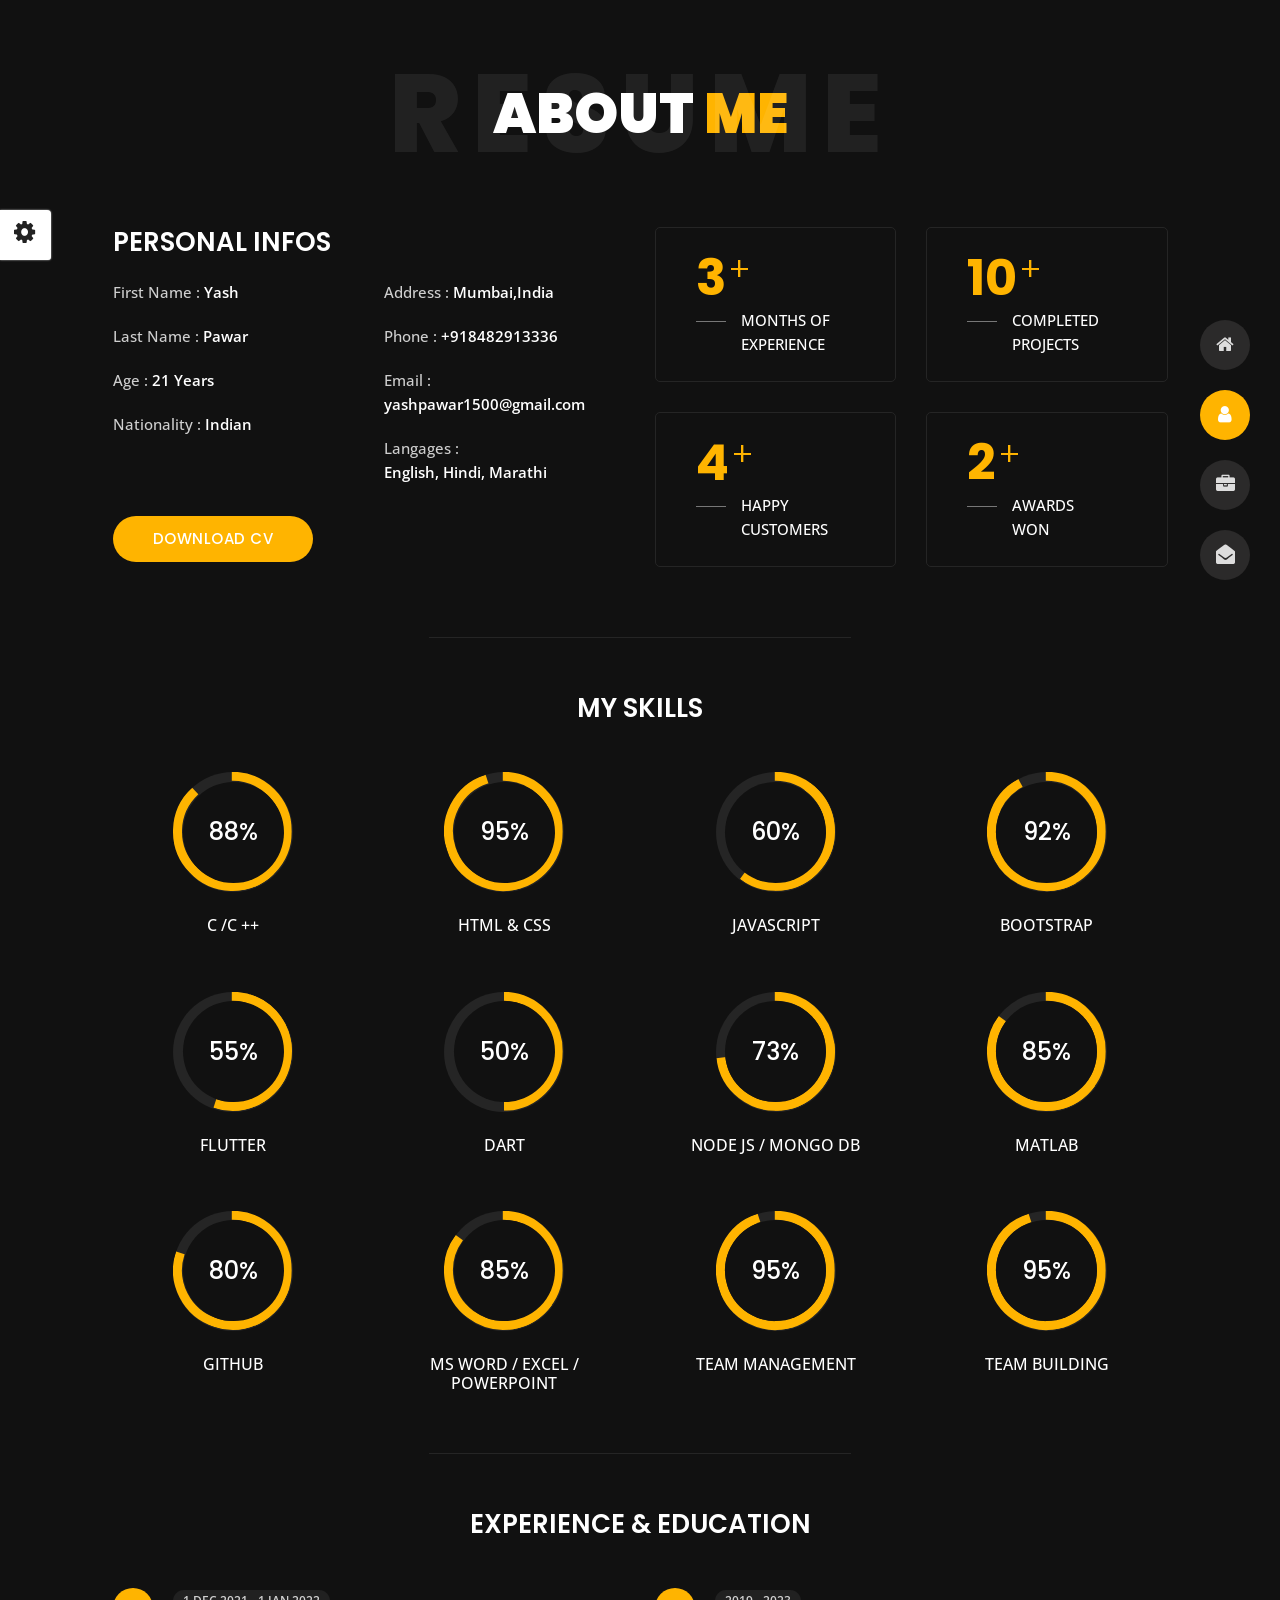
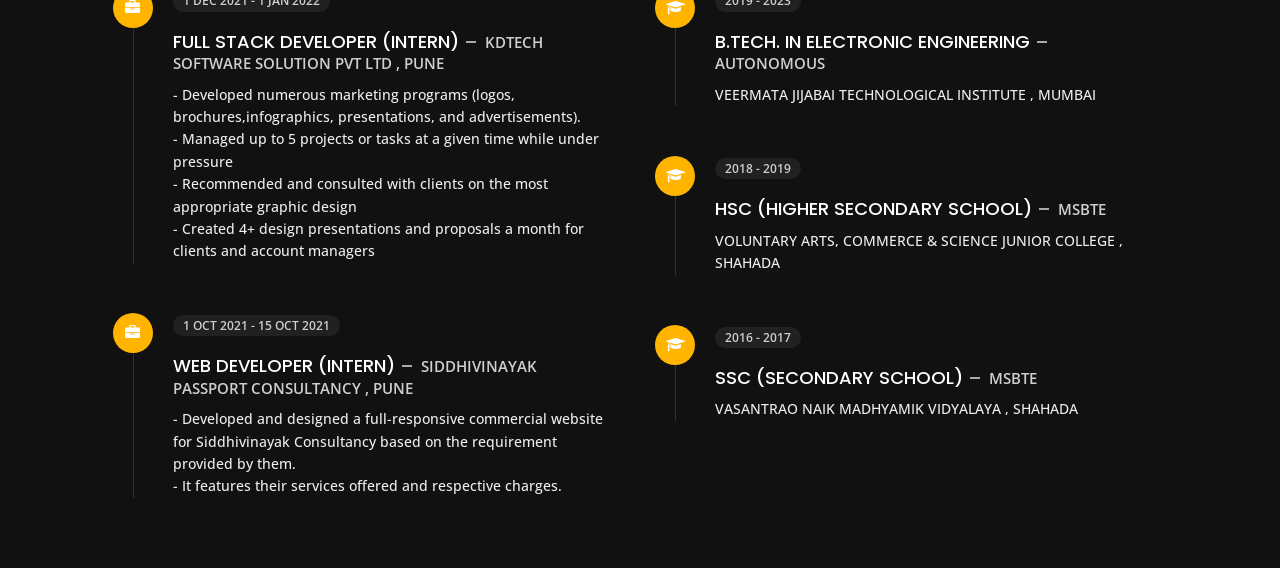
==== html/about.html @ 6b31e5dd "Portfolio files added" ====
<!DOCTYPE html>
<html lang="en">


<head>
    <meta charset="utf-8">
    <title>About Personal Portfolio</title>
    <meta name="viewport" content="width=device-width, initial-scale=1">
    <meta name="title"
        content="I am Yash, a student at VJTI, Mumbai. I am currently pursuing my bachelor's degree in Electronic Engineering. ">
    <meta name="description"
        content="A creative and resourceful Bachelor of Technology undergraduate at VJTI, Mumbai, aspiring for a position at a well-established firm. Aiming to secure an entry-level position in a reputable company where I can utilize my skills and gain maximum professional experience to pave the path for a future job opportunity.">
    <meta name="keywords"
        content="Yash Pawar, yash s pawar,yash sanjay pawar ,Developer, web developer , yspawar , yashspawar , yash ">
    <meta name="robots" content="index, follow">
    <meta http-equiv="Content-Type" content="text/html; charset=utf-8">
    <meta name="language" content="English">
    <meta name="author" content="Yash Sanjay Pawar">

    <!-- Favicons -->
    <link href="../img/fami.PNG" rel="icon">

    <!-- Template Google Fonts -->
    <link href="https://fonts.googleapis.com/css?family=Poppins:400,400i,500,500i,600,600i,700,700i,800,800i,900,900i"
        rel="stylesheet">
    <link href="https://fonts.googleapis.com/css?family=Open+Sans:300,400,400i,600,600i,700" rel="stylesheet">

    <!-- Template CSS Files -->
    <link href="../css/bootstrap.min.css" rel="stylesheet">
    <link href="../css/preloader.min.css" rel="stylesheet">
    <link href="../css/circle.css" rel="stylesheet">
    <link href="../css/font-awesome.min.css" rel="stylesheet">
    <link href="../css/fm.revealator.jquery.min.css" rel="stylesheet">
    <link href="../css/style.css" rel="stylesheet">

    <!-- CSS Skin File -->
    <link href="../css/skins/yellow.css" rel="stylesheet">

    <!-- Live Style Switcher - demo only -->
    <link rel="alternate stylesheet" type="text/css" title="blue" href="../css/skins/blue.css" />
    <link rel="alternate stylesheet" type="text/css" title="green" href="../css/skins/green.css" />
    <link rel="alternate stylesheet" type="text/css" title="yellow" href="../css/skins/yellow.css" />
    <link rel="alternate stylesheet" type="text/css" title="blueviolet" href="../css/skins/blueviolet.css" />
    <link rel="alternate stylesheet" type="text/css" title="goldenrod" href="../css/skins/goldenrod.css" />
    <link rel="alternate stylesheet" type="text/css" title="magenta" href="../css/skins/magenta.css" />
    <link rel="alternate stylesheet" type="text/css" title="orange" href="../css/skins/orange.css" />
    <link rel="alternate stylesheet" type="text/css" title="purple" href="../css/skins/purple.css" />
    <link rel="alternate stylesheet" type="text/css" title="red" href="../css/skins/red.css" />
    <link rel="alternate stylesheet" type="text/css" title="yellowgreen" href="../css/skins/yellowgreen.css" />
    <link rel="stylesheet" type="text/css" href="../css/styleswitcher.css" />

    <!-- Modernizr JS File -->
    <script src="../js/modernizr.custom.js"></script>
</head>

<body class="about">
    <!-- Live Style Switcher Starts - demo only -->
    <div id="switcher" class="">
        <div class="content-switcher">
            <h4>STYLE SWITCHER</h4>
            <ul>
                <li>
                    <a href="#" onclick="setActiveStyleSheet('purple');" title="purple" class="color"><img
                            src="../img/styleswitcher/purple.png" alt="purple" /></a>
                </li>
                <li>
                    <a href="#" onclick="setActiveStyleSheet('red');" title="red" class="color"><img
                            src="../img/styleswitcher/red.png" alt="red" /></a>
                </li>
                <li>
                    <a href="#" onclick="setActiveStyleSheet('blueviolet');" title="blueviolet" class="color"><img
                            src="../img/styleswitcher/blueviolet.png" alt="blueviolet" /></a>
                </li>
                <li>
                    <a href="#" onclick="setActiveStyleSheet('blue');" title="blue" class="color"><img
                            src="../img/styleswitcher/blue.png" alt="blue" /></a>
                </li>
                <li>
                    <a href="#" onclick="setActiveStyleSheet('goldenrod');" title="goldenrod" class="color"><img
                            src="../img/styleswitcher/goldenrod.png" alt="goldenrod" /></a>
                </li>
                <li>
                    <a href="#" onclick="setActiveStyleSheet('magenta');" title="magenta" class="color"><img
                            src="../img/styleswitcher/magenta.png" alt="magenta" /></a>
                </li>
                <li>
                    <a href="#" onclick="setActiveStyleSheet('yellowgreen');" title="yellowgreen" class="color"><img
                            src="../img/styleswitcher/yellowgreen.png" alt="yellowgreen" /></a>
                </li>
                <li>
                    <a href="#" onclick="setActiveStyleSheet('orange');" title="orange" class="color"><img
                            src="../img/styleswitcher/orange.png" alt="orange" /></a>
                </li>
                <li>
                    <a href="#" onclick="setActiveStyleSheet('green');" title="green" class="color"><img
                            src="../img/styleswitcher/green.png" alt="green" /></a>
                </li>
                <li>
                    <a href="#" onclick="setActiveStyleSheet('yellow');" title="yellow" class="color"><img
                            src="../img/styleswitcher/yellow.png" alt="yellow" /></a>
                </li>
            </ul>

            <div id="hideSwitcher">&times;</div>
        </div>

    </div>
    <div id="showSwitcher" class="styleSecondColor"><i class="fa fa-cog fa-spin"></i></div>
    <!-- Live Style Switcher Ends - demo only -->
    <!-- Header Starts -->
    <header class="header" id="navbar-collapse-toggle">
        <!-- Fixed Navigation Starts -->
        <ul class="icon-menu d-none d-lg-block revealator-slideup revealator-once revealator-delay1">
            <li class="icon-box">
                <i class="fa fa-home"></i>
                <a href="../index.html">
                    <h2>Home</h2>
                </a>
            </li>
            <li class="icon-box active">
                <i class="fa fa-user"></i>
                <a href="about.html">
                    <h2>About</h2>
                </a>
            </li>
            <li class="icon-box">
                <i class="fa fa-briefcase"></i>
                <a href="portfolio.html">
                    <h2>Portfolio</h2>
                </a>
            </li>
            <li class="icon-box">
                <i class="fa fa-envelope-open"></i>
                <a href="contact.html">
                    <h2>Contact</h2>
                </a>
            </li>

        </ul>
        <!-- Fixed Navigation Ends -->
        <!-- Mobile Menu Starts -->
        <nav role="navigation" class="d-block d-lg-none">
            <div id="menuToggle">
                <input type="checkbox" />
                <span></span>
                <span></span>
                <span></span>
                <ul class="list-unstyled" id="menu">
                    <li><a href="../index.html"><i class="fa fa-home"></i><span>Home</span></a></li>
                    <li class="active"><a href="about.html"><i class="fa fa-user"></i><span>About</span></a></li>
                    <li><a href="portfolio.html"><i class="fa fa-folder-open"></i><span>Portfolio</span></a></li>
                    <li><a href="contact.html"><i class="fa fa-envelope-open"></i><span>Contact</span></a></li>
                </ul>
            </div>
        </nav>
        <!-- Mobile Menu Ends -->
    </header>
    <!-- Header Ends -->
    <!-- Page Title Starts -->
    <section class="title-section text-left text-sm-center revealator-slideup revealator-once revealator-delay1">
        <h1>ABOUT <span>ME</span></h1>
        <span class="title-bg">Resume</span>
    </section>
    <!-- Page Title Ends -->
    <!-- Main Content Starts -->
    <section class="main-content revealator-slideup revealator-once revealator-delay1">
        <div class="container">
            <div class="row">
                <!-- Personal Info Starts -->
                <div class="col-12 col-lg-5 col-xl-6">
                    <div class="row">
                        <div class="col-12">
                            <h3 class="text-uppercase custom-title mb-0 ft-wt-600">personal infos</h3>
                        </div>
                        <div class="col-12 d-block d-sm-none">
                            <img src="../img/img-mobile.png" class="img-fluid main-img-mobile" alt="my picture" />
                        </div>
                        <div class="col-6">
                            <ul class="about-list list-unstyled open-sans-font">
                                <li> <span class="title">first name :</span> <span
                                        class="value d-block d-sm-inline-block d-lg-block d-xl-inline-block">Yash</span>
                                </li>
                                <li> <span class="title">last name :</span> <span
                                        class="value d-block d-sm-inline-block d-lg-block d-xl-inline-block">Pawar</span>
                                </li>
                                <li> <span class="title">Age :</span> <span
                                        class="value d-block d-sm-inline-block d-lg-block d-xl-inline-block">21
                                        Years</span> </li>
                                <li> <span class="title">Nationality :</span> <span
                                        class="value d-block d-sm-inline-block d-lg-block d-xl-inline-block">Indian</span>
                                </li>
                            </ul>
                        </div>
                        <div class="col-6">
                            <ul class="about-list list-unstyled open-sans-font">
                                <li> <span class="title">Address :</span> <span
                                        class="value d-block d-sm-inline-block d-lg-block d-xl-inline-block">Mumbai,India</span>
                                </li>
                                <li> <span class="title">phone :</span> <span
                                        class="value d-block d-sm-inline-block d-lg-block d-xl-inline-block">+918482913336</span>
                                </li>
                                <li> <span class="title">Email :</span> <span
                                        class="value d-block d-sm-inline-block d-lg-block d-xl-inline-block">yashpawar1500@gmail.com</span>
                                </li>
                                <li> <span class="title">langages :</span> <span
                                        class="value d-block d-sm-inline-block d-lg-block d-xl-inline-block">English,
                                        Hindi, Marathi</span> </li>
                            </ul>
                        </div>
                        <div class="col-12 mt-3">
                            <a href="https://drive.google.com/file/d/1cfYo9rqUIE56uTGD9j1RDPs1_c7xfzok/view?usp=sharing" target="_blank"
                                class="btn btn-download">Download CV</a>
                        </div>
                    </div>
                </div>
                <!-- Personal Info Ends -->
                <!-- Boxes Starts -->
                <div class="col-12 col-lg-7 col-xl-6 mt-5 mt-lg-0">
                    <div class="row">
                        <div class="col-6">
                            <div class="box-stats with-margin">
                                <h3 class="poppins-font position-relative">3</h3>
                                <p class="open-sans-font m-0 position-relative text-uppercase">months of <span
                                        class="d-block">experience</span></p>
                            </div>
                        </div>
                        <div class="col-6">
                            <div class="box-stats with-margin">
                                <h3 class="poppins-font position-relative">10</h3>
                                <p class="open-sans-font m-0 position-relative text-uppercase">completed <span
                                        class="d-block">projects</span></p>
                            </div>
                        </div>
                        <div class="col-6">
                            <div class="box-stats">
                                <h3 class="poppins-font position-relative">4</h3>
                                <p class="open-sans-font m-0 position-relative text-uppercase">Happy<span
                                        class="d-block">customers</span></p>
                            </div>
                        </div>
                        <div class="col-6">
                            <div class="box-stats">
                                <h3 class="poppins-font position-relative">2</h3>
                                <p class="open-sans-font m-0 position-relative text-uppercase">awards <span
                                        class="d-block">won</span></p>
                            </div>
                        </div>
                    </div>
                </div>
                <!-- Boxes Ends -->
            </div>
            <hr class="separator">
            <!-- Skills Starts -->
            <div class="row">
                <div class="col-12">
                    <h3
                        class="text-uppercase pb-4 pb-sm-5 mb-3 mb-sm-0 text-left text-sm-center custom-title ft-wt-600">
                        My Skills</h3>
                </div>
                <div class="col-6 col-md-3 mb-3 mb-sm-5">
                    <div class="c100 p88">
                        <span>88%</span>
                        <div class="slice">
                            <div class="bar"></div>
                            <div class="fill"></div>
                        </div>
                    </div>
                    <h6 class="text-uppercase open-sans-font text-center mt-2 mt-sm-4">C /C ++</h6>
                </div>
                <div class="col-6 col-md-3 mb-3 mb-sm-5">
                    <div class="c100 p95">
                        <span>95%</span>
                        <div class="slice">
                            <div class="bar"></div>
                            <div class="fill"></div>
                        </div>
                    </div>
                    <h6 class="text-uppercase open-sans-font text-center mt-2 mt-sm-4">HTML & CSS</h6>
                </div>
                <div class="col-6 col-md-3 mb-3 mb-sm-5">
                    <div class="c100 p60">
                        <span>60%</span>
                        <div class="slice">
                            <div class="bar"></div>
                            <div class="fill"></div>
                        </div>
                    </div>
                    <h6 class="text-uppercase open-sans-font text-center mt-2 mt-sm-4">Javascript</h6>
                </div>
                <div class="col-6 col-md-3 mb-3 mb-sm-5">
                    <div class="c100 p92">
                        <span>92%</span>
                        <div class="slice">
                            <div class="bar"></div>
                            <div class="fill"></div>
                        </div>
                    </div>
                    <h6 class="text-uppercase open-sans-font text-center mt-2 mt-sm-4">BOOTSTRAP</h6>
                </div>
                <div class="col-6 col-md-3 mb-3 mb-sm-5">
                    <div class="c100 p55">
                        <span>55%</span>
                        <div class="slice">
                            <div class="bar"></div>
                            <div class="fill"></div>
                        </div>
                    </div>
                    <h6 class="text-uppercase open-sans-font text-center mt-2 mt-sm-4">FLUTTER</h6>
                </div>
                <div class="col-6 col-md-3 mb-3 mb-sm-5">
                    <div class="c100 p50">
                        <span>50%</span>
                        <div class="slice">
                            <div class="bar"></div>
                            <div class="fill"></div>
                        </div>
                    </div>
                    <h6 class="text-uppercase open-sans-font text-center mt-2 mt-sm-4">Dart</h6>
                </div>
                <div class="col-6 col-md-3 mb-3 mb-sm-5">
                    <div class="c100 p73">
                        <span>73%</span>
                        <div class="slice">
                            <div class="bar"></div>
                            <div class="fill"></div>
                        </div>
                    </div>
                    <h6 class="text-uppercase open-sans-font text-center mt-2 mt-sm-4">Node Js / Mongo DB</h6>
                </div>
                <div class="col-6 col-md-3 mb-3 mb-sm-5">
                    <div class="c100 p85">
                        <span>85%</span>
                        <div class="slice">
                            <div class="bar"></div>
                            <div class="fill"></div>
                        </div>
                    </div>
                    <h6 class="text-uppercase open-sans-font text-center mt-2 mt-sm-4">Matlab</h6>
                </div>
                <div class="col-6 col-md-3 mb-3 mb-sm-5">
                    <div class="c100 p80">
                        <span>80%</span>
                        <div class="slice">
                            <div class="bar"></div>
                            <div class="fill"></div>
                        </div>
                    </div>
                    <h6 class="text-uppercase open-sans-font text-center mt-2 mt-sm-4">GITHUB</h6>
                </div>
                <div class="col-6 col-md-3 mb-3 mb-sm-5">
                    <div class="c100 p85">
                        <span>85%</span>
                        <div class="slice">
                            <div class="bar"></div>
                            <div class="fill"></div>
                        </div>
                    </div>
                    <h6 class="text-uppercase open-sans-font text-center mt-2 mt-sm-4">MS WORD / EXCEL / POWERPOINT</h6>
                </div>
                <div class="col-6 col-md-3 mb-3 mb-sm-5">
                    <div class="c100 p95">
                        <span>95%</span>
                        <div class="slice">
                            <div class="bar"></div>
                            <div class="fill"></div>
                        </div>
                    </div>
                    <h6 class="text-uppercase open-sans-font text-center mt-2 mt-sm-4">TEAM MANAGEMENT</h6>
                </div>
                <div class="col-6 col-md-3 mb-3 mb-sm-5">
                    <div class="c100 p95">
                        <span>95%</span>
                        <div class="slice">
                            <div class="bar"></div>
                            <div class="fill"></div>
                        </div>
                    </div>
                    <h6 class="text-uppercase open-sans-font text-center mt-2 mt-sm-4">TEAM BUILDING</h6>
                </div>
            </div>
            <!-- Skills Ends -->
            <hr class="separator mt-1">
            <!-- Experience & Education Starts -->
            <div class="row">
                <div class="col-12">
                    <h3 class="text-uppercase pb-5 mb-0 text-left text-sm-center custom-title ft-wt-600">Experience
                        <span>&</span> Education</h3>
                </div>
                <div class="col-lg-6 m-15px-tb">
                    <div class="resume-box">
                        <ul>
                            <li>
                                <div class="icon">
                                    <i class="fa fa-briefcase"></i>
                                </div>
                                <span class="time open-sans-font text-uppercase">1 Dec 2021 - 1 Jan 2022</span>
                                <h5 class="poppins-font text-uppercase">FULL STACK DEVELOPER (INTERN)<span
                                        class="place open-sans-font">KDTECH SOFTWARE SOLUTION PVT LTD , Pune</span></h5>
                                <p class="open-sans-font">
                                    - Developed numerous marketing programs (logos, brochures,infographics,
                                    presentations, and advertisements).<br>
                                    - Managed up to 5 projects or tasks at a given time while under pressure<br>
                                    - Recommended and consulted with clients on the most appropriate graphic design<br>
                                    - Created 4+ design presentations and proposals a month for clients and account
                                    managers
                                </p>
                            </li>
                            <li>
                                <div class="icon">
                                    <i class="fa fa-briefcase"></i>
                                </div>
                                <span class="time open-sans-font text-uppercase">1 Oct 2021 - 15 Oct 2021</span>
                                <h5 class="poppins-font text-uppercase">WEB DEVELOPER (INTERN)<span
                                        class="place open-sans-font">Siddhivinayak Passport Consultancy , Pune</span>
                                </h5>
                                <p class="open-sans-font">
                                    - Developed and designed a full-responsive commercial website for Siddhivinayak
                                    Consultancy based on the requirement provided by them.<br>
                                    - It features their services offered and respective charges.
                                </p>
                            </li>
                        </ul>
                    </div>
                </div>
                <div class="col-lg-6 m-15px-tb">
                    <div class="resume-box">
                        <ul>
                            <li>
                                <div class="icon">
                                    <i class="fa fa-graduation-cap"></i>
                                </div>
                                <span class="time open-sans-font text-uppercase">2019 - 2023</span>
                                <h5 class="poppins-font text-uppercase">B.Tech. in Electronic Engineering<span
                                        class="place open-sans-font">Autonomous</span></h5>
                                <p class="open-sans-font">VEERMATA JIJABAI TECHNOLOGICAL INSTITUTE , MUMBAI</p>
                            </li>
                            <li>
                                <div class="icon">
                                    <i class="fa fa-graduation-cap"></i>
                                </div>
                                <span class="time open-sans-font text-uppercase">2018 - 2019</span>
                                <h5 class="poppins-font text-uppercase">HSC (Higher Secondary School)<span
                                        class="place open-sans-font">MSBTE</span></h5>
                                <p class="open-sans-font">VOLUNTARY ARTS, COMMERCE & SCIENCE JUNIOR COLLEGE , SHAHADA
                                </p>
                            </li>
                            <li>
                                <div class="icon">
                                    <i class="fa fa-graduation-cap"></i>
                                </div>
                                <span class="time open-sans-font text-uppercase">2016 - 2017</span>
                                <h5 class="poppins-font text-uppercase">SSC (Secondary School)<span
                                        class="place open-sans-font">MSBTE</span></h5>
                                <p class="open-sans-font">VASANTRAO NAIK MADHYAMIK VIDYALAYA , SHAHADA</p>
                            </li>
                        </ul>
                    </div>
                </div>
            </div>
            <!-- Experience & Education Ends -->
        </div>
    </section>
    <!-- Main Content Ends -->

    <!-- Template JS Files -->
    <script src="../js/jquery-3.5.0.min.js"></script>
    <script src="../js/styleswitcher.js"></script>
    <script src="../js/preloader.min.js"></script>
    <script src="../js/fm.revealator.jquery.min.js"></script>
    <script src="../js/imagesloaded.pkgd.min.js"></script>
    <script src="../js/masonry.pkgd.min.js"></script>
    <script src="../js/classie.js"></script>
    <script src="../js/cbpGridGallery.js"></script>
    <script src="../js/jquery.hoverdir.js"></script>
    <script src="../js/popper.min.js"></script>
    <script src="../js/bootstrap.js"></script>
    <script src="../js/custom.js"></script>

</body>


</html>
---- css/preloader.min.css ----
.preloader{position:fixed;top:0;right:0;bottom:0;left:0;background-color:#111;transform-origin:bottom;z-index:111111}.preloader .black_wall{height:100%;background-color:#222;transform-origin:top;animation:preloader_slide 0.5s ease-in-out 0s 1 normal both}.preloader .loader{width:100%;height:3px;position:absolute;border-radius:2px;top:0;right:0;left:0;margin:auto;background-color:#FFC41F;transform-origin:left;animation:loader_running 3s ease-in-out 1s infinite normal both}.preloader.off{animation:preloader_slide 0.5s ease-in-out 0s 1 reverse both}@keyframes loader_running{0%{transform:scaleX(0);transform-origin:left}49%{transform:scaleX(1);transform-origin:left}50%{transform:scaleX(1);transform-origin:right}100%{transform-origin:right;transform:scaleX(0)}}@keyframes preloader_slide{from{transform:scaleY(0)}to{transform:scaleY(1)}}
---- css/circle.css ----
.rect-auto,
.c100.p51 .slice,
.c100.p52 .slice,
.c100.p53 .slice,
.c100.p54 .slice,
.c100.p55 .slice,
.c100.p56 .slice,
.c100.p57 .slice,
.c100.p58 .slice,
.c100.p59 .slice,
.c100.p60 .slice,
.c100.p61 .slice,
.c100.p62 .slice,
.c100.p63 .slice,
.c100.p64 .slice,
.c100.p65 .slice,
.c100.p66 .slice,
.c100.p67 .slice,
.c100.p68 .slice,
.c100.p69 .slice,
.c100.p70 .slice,
.c100.p71 .slice,
.c100.p72 .slice,
.c100.p73 .slice,
.c100.p74 .slice,
.c100.p75 .slice,
.c100.p76 .slice,
.c100.p77 .slice,
.c100.p78 .slice,
.c100.p79 .slice,
.c100.p80 .slice,
.c100.p81 .slice,
.c100.p82 .slice,
.c100.p83 .slice,
.c100.p84 .slice,
.c100.p85 .slice,
.c100.p86 .slice,
.c100.p87 .slice,
.c100.p88 .slice,
.c100.p89 .slice,
.c100.p90 .slice,
.c100.p91 .slice,
.c100.p92 .slice,
.c100.p93 .slice,
.c100.p94 .slice,
.c100.p95 .slice,
.c100.p96 .slice,
.c100.p97 .slice,
.c100.p98 .slice,
.c100.p99 .slice,
.c100.p100 .slice {
  clip: rect(auto, auto, auto, auto);
}
.pie,
.c100 .bar,
.c100.p51 .fill,
.c100.p52 .fill,
.c100.p53 .fill,
.c100.p54 .fill,
.c100.p55 .fill,
.c100.p56 .fill,
.c100.p57 .fill,
.c100.p58 .fill,
.c100.p59 .fill,
.c100.p60 .fill,
.c100.p61 .fill,
.c100.p62 .fill,
.c100.p63 .fill,
.c100.p64 .fill,
.c100.p65 .fill,
.c100.p66 .fill,
.c100.p67 .fill,
.c100.p68 .fill,
.c100.p69 .fill,
.c100.p70 .fill,
.c100.p71 .fill,
.c100.p72 .fill,
.c100.p73 .fill,
.c100.p74 .fill,
.c100.p75 .fill,
.c100.p76 .fill,
.c100.p77 .fill,
.c100.p78 .fill,
.c100.p79 .fill,
.c100.p80 .fill,
.c100.p81 .fill,
.c100.p82 .fill,
.c100.p83 .fill,
.c100.p84 .fill,
.c100.p85 .fill,
.c100.p86 .fill,
.c100.p87 .fill,
.c100.p88 .fill,
.c100.p89 .fill,
.c100.p90 .fill,
.c100.p91 .fill,
.c100.p92 .fill,
.c100.p93 .fill,
.c100.p94 .fill,
.c100.p95 .fill,
.c100.p96 .fill,
.c100.p97 .fill,
.c100.p98 .fill,
.c100.p99 .fill,
.c100.p100 .fill {
  position: absolute;
  border: 0.08em solid #307bbb;
  width: 0.84em;
  height: 0.84em;
  clip: rect(0em, 0.5em, 1em, 0em);
  border-radius: 50%;
  -webkit-transform: rotate(0deg);
  -moz-transform: rotate(0deg);
  -ms-transform: rotate(0deg);
  -o-transform: rotate(0deg);
  transform: rotate(0deg);
}
.pie-fill,
.c100.p51 .bar:after,
.c100.p51 .fill,
.c100.p52 .bar:after,
.c100.p52 .fill,
.c100.p53 .bar:after,
.c100.p53 .fill,
.c100.p54 .bar:after,
.c100.p54 .fill,
.c100.p55 .bar:after,
.c100.p55 .fill,
.c100.p56 .bar:after,
.c100.p56 .fill,
.c100.p57 .bar:after,
.c100.p57 .fill,
.c100.p58 .bar:after,
.c100.p58 .fill,
.c100.p59 .bar:after,
.c100.p59 .fill,
.c100.p60 .bar:after,
.c100.p60 .fill,
.c100.p61 .bar:after,
.c100.p61 .fill,
.c100.p62 .bar:after,
.c100.p62 .fill,
.c100.p63 .bar:after,
.c100.p63 .fill,
.c100.p64 .bar:after,
.c100.p64 .fill,
.c100.p65 .bar:after,
.c100.p65 .fill,
.c100.p66 .bar:after,
.c100.p66 .fill,
.c100.p67 .bar:after,
.c100.p67 .fill,
.c100.p68 .bar:after,
.c100.p68 .fill,
.c100.p69 .bar:after,
.c100.p69 .fill,
.c100.p70 .bar:after,
.c100.p70 .fill,
.c100.p71 .bar:after,
.c100.p71 .fill,
.c100.p72 .bar:after,
.c100.p72 .fill,
.c100.p73 .bar:after,
.c100.p73 .fill,
.c100.p74 .bar:after,
.c100.p74 .fill,
.c100.p75 .bar:after,
.c100.p75 .fill,
.c100.p76 .bar:after,
.c100.p76 .fill,
.c100.p77 .bar:after,
.c100.p77 .fill,
.c100.p78 .bar:after,
.c100.p78 .fill,
.c100.p79 .bar:after,
.c100.p79 .fill,
.c100.p80 .bar:after,
.c100.p80 .fill,
.c100.p81 .bar:after,
.c100.p81 .fill,
.c100.p82 .bar:after,
.c100.p82 .fill,
.c100.p83 .bar:after,
.c100.p83 .fill,
.c100.p84 .bar:after,
.c100.p84 .fill,
.c100.p85 .bar:after,
.c100.p85 .fill,
.c100.p86 .bar:after,
.c100.p86 .fill,
.c100.p87 .bar:after,
.c100.p87 .fill,
.c100.p88 .bar:after,
.c100.p88 .fill,
.c100.p89 .bar:after,
.c100.p89 .fill,
.c100.p90 .bar:after,
.c100.p90 .fill,
.c100.p91 .bar:after,
.c100.p91 .fill,
.c100.p92 .bar:after,
.c100.p92 .fill,
.c100.p93 .bar:after,
.c100.p93 .fill,
.c100.p94 .bar:after,
.c100.p94 .fill,
.c100.p95 .bar:after,
.c100.p95 .fill,
.c100.p96 .bar:after,
.c100.p96 .fill,
.c100.p97 .bar:after,
.c100.p97 .fill,
.c100.p98 .bar:after,
.c100.p98 .fill,
.c100.p99 .bar:after,
.c100.p99 .fill,
.c100.p100 .bar:after,
.c100.p100 .fill {
  -webkit-transform: rotate(180deg);
  -moz-transform: rotate(180deg);
  -ms-transform: rotate(180deg);
  -o-transform: rotate(180deg);
  transform: rotate(180deg);
}
.c100 {
  position: relative;
  font-size: 120px;
  width: 1em;
  height: 1em;
  border-radius: 50%;
  float: left;
  margin: 0 0.1em 0.1em 0;
  background-color: #cccccc;
}
.c100 *,
.c100 *:before,
.c100 *:after {
  -webkit-box-sizing: content-box;
  -moz-box-sizing: content-box;
  box-sizing: content-box;
}
.c100.center {
  float: none;
  margin: 0 auto;
}
.c100.big {
  font-size: 240px;
}
.c100.small {
  font-size: 80px;
}
.c100 > span {
  position: absolute;
  width: 100%;
  z-index: 1;
  left: 0;
  top: 0;
  width: 5em;
  line-height: 5em;
  font-size: 0.2em;
  color: #cccccc;
  display: block;
  text-align: center;
  white-space: nowrap;
  -webkit-transition-property: all;
  -moz-transition-property: all;
  -o-transition-property: all;
  transition-property: all;
  -webkit-transition-duration: 0.2s;
  -moz-transition-duration: 0.2s;
  -o-transition-duration: 0.2s;
  transition-duration: 0.2s;
  -webkit-transition-timing-function: ease-out;
  -moz-transition-timing-function: ease-out;
  -o-transition-timing-function: ease-out;
  transition-timing-function: ease-out;
}
.c100:after {
  position: absolute;
  top: 0.08em;
  left: 0.08em;
  display: block;
  content: " ";
  border-radius: 50%;
  background-color: #f5f5f5;
  width: 0.84em;
  height: 0.84em;
  -webkit-transition-property: all;
  -moz-transition-property: all;
  -o-transition-property: all;
  transition-property: all;
  -webkit-transition-duration: 0.2s;
  -moz-transition-duration: 0.2s;
  -o-transition-duration: 0.2s;
  transition-duration: 0.2s;
  -webkit-transition-timing-function: ease-in;
  -moz-transition-timing-function: ease-in;
  -o-transition-timing-function: ease-in;
  transition-timing-function: ease-in;
}
.c100 .slice {
  position: absolute;
  width: 1em;
  height: 1em;
  clip: rect(0em, 1em, 1em, 0.5em);
}
.c100.p1 .bar {
  -webkit-transform: rotate(3.6deg);
  -moz-transform: rotate(3.6deg);
  -ms-transform: rotate(3.6deg);
  -o-transform: rotate(3.6deg);
  transform: rotate(3.6deg);
}
.c100.p2 .bar {
  -webkit-transform: rotate(7.2deg);
  -moz-transform: rotate(7.2deg);
  -ms-transform: rotate(7.2deg);
  -o-transform: rotate(7.2deg);
  transform: rotate(7.2deg);
}
.c100.p3 .bar {
  -webkit-transform: rotate(10.8deg);
  -moz-transform: rotate(10.8deg);
  -ms-transform: rotate(10.8deg);
  -o-transform: rotate(10.8deg);
  transform: rotate(10.8deg);
}
.c100.p4 .bar {
  -webkit-transform: rotate(14.4deg);
  -moz-transform: rotate(14.4deg);
  -ms-transform: rotate(14.4deg);
  -o-transform: rotate(14.4deg);
  transform: rotate(14.4deg);
}
.c100.p5 .bar {
  -webkit-transform: rotate(18deg);
  -moz-transform: rotate(18deg);
  -ms-transform: rotate(18deg);
  -o-transform: rotate(18deg);
  transform: rotate(18deg);
}
.c100.p6 .bar {
  -webkit-transform: rotate(21.6deg);
  -moz-transform: rotate(21.6deg);
  -ms-transform: rotate(21.6deg);
  -o-transform: rotate(21.6deg);
  transform: rotate(21.6deg);
}
.c100.p7 .bar {
  -webkit-transform: rotate(25.2deg);
  -moz-transform: rotate(25.2deg);
  -ms-transform: rotate(25.2deg);
  -o-transform: rotate(25.2deg);
  transform: rotate(25.2deg);
}
.c100.p8 .bar {
  -webkit-transform: rotate(28.8deg);
  -moz-transform: rotate(28.8deg);
  -ms-transform: rotate(28.8deg);
  -o-transform: rotate(28.8deg);
  transform: rotate(28.8deg);
}
.c100.p9 .bar {
  -webkit-transform: rotate(32.4deg);
  -moz-transform: rotate(32.4deg);
  -ms-transform: rotate(32.4deg);
  -o-transform: rotate(32.4deg);
  transform: rotate(32.4deg);
}
.c100.p10 .bar {
  -webkit-transform: rotate(36deg);
  -moz-transform: rotate(36deg);
  -ms-transform: rotate(36deg);
  -o-transform: rotate(36deg);
  transform: rotate(36deg);
}
.c100.p11 .bar {
  -webkit-transform: rotate(39.6deg);
  -moz-transform: rotate(39.6deg);
  -ms-transform: rotate(39.6deg);
  -o-transform: rotate(39.6deg);
  transform: rotate(39.6deg);
}
.c100.p12 .bar {
  -webkit-transform: rotate(43.2deg);
  -moz-transform: rotate(43.2deg);
  -ms-transform: rotate(43.2deg);
  -o-transform: rotate(43.2deg);
  transform: rotate(43.2deg);
}
.c100.p13 .bar {
  -webkit-transform: rotate(46.800000000000004deg);
  -moz-transform: rotate(46.800000000000004deg);
  -ms-transform: rotate(46.800000000000004deg);
  -o-transform: rotate(46.800000000000004deg);
  transform: rotate(46.800000000000004deg);
}
.c100.p14 .bar {
  -webkit-transform: rotate(50.4deg);
  -moz-transform: rotate(50.4deg);
  -ms-transform: rotate(50.4deg);
  -o-transform: rotate(50.4deg);
  transform: rotate(50.4deg);
}
.c100.p15 .bar {
  -webkit-transform: rotate(54deg);
  -moz-transform: rotate(54deg);
  -ms-transform: rotate(54deg);
  -o-transform: rotate(54deg);
  transform: rotate(54deg);
}
.c100.p16 .bar {
  -webkit-transform: rotate(57.6deg);
  -moz-transform: rotate(57.6deg);
  -ms-transform: rotate(57.6deg);
  -o-transform: rotate(57.6deg);
  transform: rotate(57.6deg);
}
.c100.p17 .bar {
  -webkit-transform: rotate(61.2deg);
  -moz-transform: rotate(61.2deg);
  -ms-transform: rotate(61.2deg);
  -o-transform: rotate(61.2deg);
  transform: rotate(61.2deg);
}
.c100.p18 .bar {
  -webkit-transform: rotate(64.8deg);
  -moz-transform: rotate(64.8deg);
  -ms-transform: rotate(64.8deg);
  -o-transform: rotate(64.8deg);
  transform: rotate(64.8deg);
}
.c100.p19 .bar {
  -webkit-transform: rotate(68.4deg);
  -moz-transform: rotate(68.4deg);
  -ms-transform: rotate(68.4deg);
  -o-transform: rotate(68.4deg);
  transform: rotate(68.4deg);
}
.c100.p20 .bar {
  -webkit-transform: rotate(72deg);
  -moz-transform: rotate(72deg);
  -ms-transform: rotate(72deg);
  -o-transform: rotate(72deg);
  transform: rotate(72deg);
}
.c100.p21 .bar {
  -webkit-transform: rotate(75.60000000000001deg);
  -moz-transform: rotate(75.60000000000001deg);
  -ms-transform: rotate(75.60000000000001deg);
  -o-transform: rotate(75.60000000000001deg);
  transform: rotate(75.60000000000001deg);
}
.c100.p22 .bar {
  -webkit-transform: rotate(79.2deg);
  -moz-transform: rotate(79.2deg);
  -ms-transform: rotate(79.2deg);
  -o-transform: rotate(79.2deg);
  transform: rotate(79.2deg);
}
.c100.p23 .bar {
  -webkit-transform: rotate(82.8deg);
  -moz-transform: rotate(82.8deg);
  -ms-transform: rotate(82.8deg);
  -o-transform: rotate(82.8deg);
  transform: rotate(82.8deg);
}
.c100.p24 .bar {
  -webkit-transform: rotate(86.4deg);
  -moz-transform: rotate(86.4deg);
  -ms-transform: rotate(86.4deg);
  -o-transform: rotate(86.4deg);
  transform: rotate(86.4deg);
}
.c100.p25 .bar {
  -webkit-transform: rotate(90deg);
  -moz-transform: rotate(90deg);
  -ms-transform: rotate(90deg);
  -o-transform: rotate(90deg);
  transform: rotate(90deg);
}
.c100.p26 .bar {
  -webkit-transform: rotate(93.60000000000001deg);
  -moz-transform: rotate(93.60000000000001deg);
  -ms-transform: rotate(93.60000000000001deg);
  -o-transform: rotate(93.60000000000001deg);
  transform: rotate(93.60000000000001deg);
}
.c100.p27 .bar {
  -webkit-transform: rotate(97.2deg);
  -moz-transform: rotate(97.2deg);
  -ms-transform: rotate(97.2deg);
  -o-transform: rotate(97.2deg);
  transform: rotate(97.2deg);
}
.c100.p28 .bar {
  -webkit-transform: rotate(100.8deg);
  -moz-transform: rotate(100.8deg);
  -ms-transform: rotate(100.8deg);
  -o-transform: rotate(100.8deg);
  transform: rotate(100.8deg);
}
.c100.p29 .bar {
  -webkit-transform: rotate(104.4deg);
  -moz-transform: rotate(104.4deg);
  -ms-transform: rotate(104.4deg);
  -o-transform: rotate(104.4deg);
  transform: rotate(104.4deg);
}
.c100.p30 .bar {
  -webkit-transform: rotate(108deg);
  -moz-transform: rotate(108deg);
  -ms-transform: rotate(108deg);
  -o-transform: rotate(108deg);
  transform: rotate(108deg);
}
.c100.p31 .bar {
  -webkit-transform: rotate(111.60000000000001deg);
  -moz-transform: rotate(111.60000000000001deg);
  -ms-transform: rotate(111.60000000000001deg);
  -o-transform: rotate(111.60000000000001deg);
  transform: rotate(111.60000000000001deg);
}
.c100.p32 .bar {
  -webkit-transform: rotate(115.2deg);
  -moz-transform: rotate(115.2deg);
  -ms-transform: rotate(115.2deg);
  -o-transform: rotate(115.2deg);
  transform: rotate(115.2deg);
}
.c100.p33 .bar {
  -webkit-transform: rotate(118.8deg);
  -moz-transform: rotate(118.8deg);
  -ms-transform: rotate(118.8deg);
  -o-transform: rotate(118.8deg);
  transform: rotate(118.8deg);
}
.c100.p34 .bar {
  -webkit-transform: rotate(122.4deg);
  -moz-transform: rotate(122.4deg);
  -ms-transform: rotate(122.4deg);
  -o-transform: rotate(122.4deg);
  transform: rotate(122.4deg);
}
.c100.p35 .bar {
  -webkit-transform: rotate(126deg);
  -moz-transform: rotate(126deg);
  -ms-transform: rotate(126deg);
  -o-transform: rotate(126deg);
  transform: rotate(126deg);
}
.c100.p36 .bar {
  -webkit-transform: rotate(129.6deg);
  -moz-transform: rotate(129.6deg);
  -ms-transform: rotate(129.6deg);
  -o-transform: rotate(129.6deg);
  transform: rotate(129.6deg);
}
.c100.p37 .bar {
  -webkit-transform: rotate(133.20000000000002deg);
  -moz-transform: rotate(133.20000000000002deg);
  -ms-transform: rotate(133.20000000000002deg);
  -o-transform: rotate(133.20000000000002deg);
  transform: rotate(133.20000000000002deg);
}
.c100.p38 .bar {
  -webkit-transform: rotate(136.8deg);
  -moz-transform: rotate(136.8deg);
  -ms-transform: rotate(136.8deg);
  -o-transform: rotate(136.8deg);
  transform: rotate(136.8deg);
}
.c100.p39 .bar {
  -webkit-transform: rotate(140.4deg);
  -moz-transform: rotate(140.4deg);
  -ms-transform: rotate(140.4deg);
  -o-transform: rotate(140.4deg);
  transform: rotate(140.4deg);
}
.c100.p40 .bar {
  -webkit-transform: rotate(144deg);
  -moz-transform: rotate(144deg);
  -ms-transform: rotate(144deg);
  -o-transform: rotate(144deg);
  transform: rotate(144deg);
}
.c100.p41 .bar {
  -webkit-transform: rotate(147.6deg);
  -moz-transform: rotate(147.6deg);
  -ms-transform: rotate(147.6deg);
  -o-transform: rotate(147.6deg);
  transform: rotate(147.6deg);
}
.c100.p42 .bar {
  -webkit-transform: rotate(151.20000000000002deg);
  -moz-transform: rotate(151.20000000000002deg);
  -ms-transform: rotate(151.20000000000002deg);
  -o-transform: rotate(151.20000000000002deg);
  transform: rotate(151.20000000000002deg);
}
.c100.p43 .bar {
  -webkit-transform: rotate(154.8deg);
  -moz-transform: rotate(154.8deg);
  -ms-transform: rotate(154.8deg);
  -o-transform: rotate(154.8deg);
  transform: rotate(154.8deg);
}
.c100.p44 .bar {
  -webkit-transform: rotate(158.4deg);
  -moz-transform: rotate(158.4deg);
  -ms-transform: rotate(158.4deg);
  -o-transform: rotate(158.4deg);
  transform: rotate(158.4deg);
}
.c100.p45 .bar {
  -webkit-transform: rotate(162deg);
  -moz-transform: rotate(162deg);
  -ms-transform: rotate(162deg);
  -o-transform: rotate(162deg);
  transform: rotate(162deg);
}
.c100.p46 .bar {
  -webkit-transform: rotate(165.6deg);
  -moz-transform: rotate(165.6deg);
  -ms-transform: rotate(165.6deg);
  -o-transform: rotate(165.6deg);
  transform: rotate(165.6deg);
}
.c100.p47 .bar {
  -webkit-transform: rotate(169.20000000000002deg);
  -moz-transform: rotate(169.20000000000002deg);
  -ms-transform: rotate(169.20000000000002deg);
  -o-transform: rotate(169.20000000000002deg);
  transform: rotate(169.20000000000002deg);
}
.c100.p48 .bar {
  -webkit-transform: rotate(172.8deg);
  -moz-transform: rotate(172.8deg);
  -ms-transform: rotate(172.8deg);
  -o-transform: rotate(172.8deg);
  transform: rotate(172.8deg);
}
.c100.p49 .bar {
  -webkit-transform: rotate(176.4deg);
  -moz-transform: rotate(176.4deg);
  -ms-transform: rotate(176.4deg);
  -o-transform: rotate(176.4deg);
  transform: rotate(176.4deg);
}
.c100.p50 .bar {
  -webkit-transform: rotate(180deg);
  -moz-transform: rotate(180deg);
  -ms-transform: rotate(180deg);
  -o-transform: rotate(180deg);
  transform: rotate(180deg);
}
.c100.p51 .bar {
  -webkit-transform: rotate(183.6deg);
  -moz-transform: rotate(183.6deg);
  -ms-transform: rotate(183.6deg);
  -o-transform: rotate(183.6deg);
  transform: rotate(183.6deg);
}
.c100.p52 .bar {
  -webkit-transform: rotate(187.20000000000002deg);
  -moz-transform: rotate(187.20000000000002deg);
  -ms-transform: rotate(187.20000000000002deg);
  -o-transform: rotate(187.20000000000002deg);
  transform: rotate(187.20000000000002deg);
}
.c100.p53 .bar {
  -webkit-transform: rotate(190.8deg);
  -moz-transform: rotate(190.8deg);
  -ms-transform: rotate(190.8deg);
  -o-transform: rotate(190.8deg);
  transform: rotate(190.8deg);
}
.c100.p54 .bar {
  -webkit-transform: rotate(194.4deg);
  -moz-transform: rotate(194.4deg);
  -ms-transform: rotate(194.4deg);
  -o-transform: rotate(194.4deg);
  transform: rotate(194.4deg);
}
.c100.p55 .bar {
  -webkit-transform: rotate(198deg);
  -moz-transform: rotate(198deg);
  -ms-transform: rotate(198deg);
  -o-transform: rotate(198deg);
  transform: rotate(198deg);
}
.c100.p56 .bar {
  -webkit-transform: rotate(201.6deg);
  -moz-transform: rotate(201.6deg);
  -ms-transform: rotate(201.6deg);
  -o-transform: rotate(201.6deg);
  transform: rotate(201.6deg);
}
.c100.p57 .bar {
  -webkit-transform: rotate(205.20000000000002deg);
  -moz-transform: rotate(205.20000000000002deg);
  -ms-transform: rotate(205.20000000000002deg);
  -o-transform: rotate(205.20000000000002deg);
  transform: rotate(205.20000000000002deg);
}
.c100.p58 .bar {
  -webkit-transform: rotate(208.8deg);
  -moz-transform: rotate(208.8deg);
  -ms-transform: rotate(208.8deg);
  -o-transform: rotate(208.8deg);
  transform: rotate(208.8deg);
}
.c100.p59 .bar {
  -webkit-transform: rotate(212.4deg);
  -moz-transform: rotate(212.4deg);
  -ms-transform: rotate(212.4deg);
  -o-transform: rotate(212.4deg);
  transform: rotate(212.4deg);
}
.c100.p60 .bar {
  -webkit-transform: rotate(216deg);
  -moz-transform: rotate(216deg);
  -ms-transform: rotate(216deg);
  -o-transform: rotate(216deg);
  transform: rotate(216deg);
}
.c100.p61 .bar {
  -webkit-transform: rotate(219.6deg);
  -moz-transform: rotate(219.6deg);
  -ms-transform: rotate(219.6deg);
  -o-transform: rotate(219.6deg);
  transform: rotate(219.6deg);
}
.c100.p62 .bar {
  -webkit-transform: rotate(223.20000000000002deg);
  -moz-transform: rotate(223.20000000000002deg);
  -ms-transform: rotate(223.20000000000002deg);
  -o-transform: rotate(223.20000000000002deg);
  transform: rotate(223.20000000000002deg);
}
.c100.p63 .bar {
  -webkit-transform: rotate(226.8deg);
  -moz-transform: rotate(226.8deg);
  -ms-transform: rotate(226.8deg);
  -o-transform: rotate(226.8deg);
  transform: rotate(226.8deg);
}
.c100.p64 .bar {
  -webkit-transform: rotate(230.4deg);
  -moz-transform: rotate(230.4deg);
  -ms-transform: rotate(230.4deg);
  -o-transform: rotate(230.4deg);
  transform: rotate(230.4deg);
}
.c100.p65 .bar {
  -webkit-transform: rotate(234deg);
  -moz-transform: rotate(234deg);
  -ms-transform: rotate(234deg);
  -o-transform: rotate(234deg);
  transform: rotate(234deg);
}
.c100.p66 .bar {
  -webkit-transform: rotate(237.6deg);
  -moz-transform: rotate(237.6deg);
  -ms-transform: rotate(237.6deg);
  -o-transform: rotate(237.6deg);
  transform: rotate(237.6deg);
}
.c100.p67 .bar {
  -webkit-transform: rotate(241.20000000000002deg);
  -moz-transform: rotate(241.20000000000002deg);
  -ms-transform: rotate(241.20000000000002deg);
  -o-transform: rotate(241.20000000000002deg);
  transform: rotate(241.20000000000002deg);
}
.c100.p68 .bar {
  -webkit-transform: rotate(244.8deg);
  -moz-transform: rotate(244.8deg);
  -ms-transform: rotate(244.8deg);
  -o-transform: rotate(244.8deg);
  transform: rotate(244.8deg);
}
.c100.p69 .bar {
  -webkit-transform: rotate(248.4deg);
  -moz-transform: rotate(248.4deg);
  -ms-transform: rotate(248.4deg);
  -o-transform: rotate(248.4deg);
  transform: rotate(248.4deg);
}
.c100.p70 .bar {
  -webkit-transform: rotate(252deg);
  -moz-transform: rotate(252deg);
  -ms-transform: rotate(252deg);
  -o-transform: rotate(252deg);
  transform: rotate(252deg);
}
.c100.p71 .bar {
  -webkit-transform: rotate(255.6deg);
  -moz-transform: rotate(255.6deg);
  -ms-transform: rotate(255.6deg);
  -o-transform: rotate(255.6deg);
  transform: rotate(255.6deg);
}
.c100.p72 .bar {
  -webkit-transform: rotate(259.2deg);
  -moz-transform: rotate(259.2deg);
  -ms-transform: rotate(259.2deg);
  -o-transform: rotate(259.2deg);
  transform: rotate(259.2deg);
}
.c100.p73 .bar {
  -webkit-transform: rotate(262.8deg);
  -moz-transform: rotate(262.8deg);
  -ms-transform: rotate(262.8deg);
  -o-transform: rotate(262.8deg);
  transform: rotate(262.8deg);
}
.c100.p74 .bar {
  -webkit-transform: rotate(266.40000000000003deg);
  -moz-transform: rotate(266.40000000000003deg);
  -ms-transform: rotate(266.40000000000003deg);
  -o-transform: rotate(266.40000000000003deg);
  transform: rotate(266.40000000000003deg);
}
.c100.p75 .bar {
  -webkit-transform: rotate(270deg);
  -moz-transform: rotate(270deg);
  -ms-transform: rotate(270deg);
  -o-transform: rotate(270deg);
  transform: rotate(270deg);
}
.c100.p76 .bar {
  -webkit-transform: rotate(273.6deg);
  -moz-transform: rotate(273.6deg);
  -ms-transform: rotate(273.6deg);
  -o-transform: rotate(273.6deg);
  transform: rotate(273.6deg);
}
.c100.p77 .bar {
  -webkit-transform: rotate(277.2deg);
  -moz-transform: rotate(277.2deg);
  -ms-transform: rotate(277.2deg);
  -o-transform: rotate(277.2deg);
  transform: rotate(277.2deg);
}
.c100.p78 .bar {
  -webkit-transform: rotate(280.8deg);
  -moz-transform: rotate(280.8deg);
  -ms-transform: rotate(280.8deg);
  -o-transform: rotate(280.8deg);
  transform: rotate(280.8deg);
}
.c100.p79 .bar {
  -webkit-transform: rotate(284.40000000000003deg);
  -moz-transform: rotate(284.40000000000003deg);
  -ms-transform: rotate(284.40000000000003deg);
  -o-transform: rotate(284.40000000000003deg);
  transform: rotate(284.40000000000003deg);
}
.c100.p80 .bar {
  -webkit-transform: rotate(288deg);
  -moz-transform: rotate(288deg);
  -ms-transform: rotate(288deg);
  -o-transform: rotate(288deg);
  transform: rotate(288deg);
}
.c100.p81 .bar {
  -webkit-transform: rotate(291.6deg);
  -moz-transform: rotate(291.6deg);
  -ms-transform: rotate(291.6deg);
  -o-transform: rotate(291.6deg);
  transform: rotate(291.6deg);
}
.c100.p82 .bar {
  -webkit-transform: rotate(295.2deg);
  -moz-transform: rotate(295.2deg);
  -ms-transform: rotate(295.2deg);
  -o-transform: rotate(295.2deg);
  transform: rotate(295.2deg);
}
.c100.p83 .bar {
  -webkit-transform: rotate(298.8deg);
  -moz-transform: rotate(298.8deg);
  -ms-transform: rotate(298.8deg);
  -o-transform: rotate(298.8deg);
  transform: rotate(298.8deg);
}
.c100.p84 .bar {
  -webkit-transform: rotate(302.40000000000003deg);
  -moz-transform: rotate(302.40000000000003deg);
  -ms-transform: rotate(302.40000000000003deg);
  -o-transform: rotate(302.40000000000003deg);
  transform: rotate(302.40000000000003deg);
}
.c100.p85 .bar {
  -webkit-transform: rotate(306deg);
  -moz-transform: rotate(306deg);
  -ms-transform: rotate(306deg);
  -o-transform: rotate(306deg);
  transform: rotate(306deg);
}
.c100.p86 .bar {
  -webkit-transform: rotate(309.6deg);
  -moz-transform: rotate(309.6deg);
  -ms-transform: rotate(309.6deg);
  -o-transform: rotate(309.6deg);
  transform: rotate(309.6deg);
}
.c100.p87 .bar {
  -webkit-transform: rotate(313.2deg);
  -moz-transform: rotate(313.2deg);
  -ms-transform: rotate(313.2deg);
  -o-transform: rotate(313.2deg);
  transform: rotate(313.2deg);
}
.c100.p88 .bar {
  -webkit-transform: rotate(316.8deg);
  -moz-transform: rotate(316.8deg);
  -ms-transform: rotate(316.8deg);
  -o-transform: rotate(316.8deg);
  transform: rotate(316.8deg);
}
.c100.p89 .bar {
  -webkit-transform: rotate(320.40000000000003deg);
  -moz-transform: rotate(320.40000000000003deg);
  -ms-transform: rotate(320.40000000000003deg);
  -o-transform: rotate(320.40000000000003deg);
  transform: rotate(320.40000000000003deg);
}
.c100.p90 .bar {
  -webkit-transform: rotate(324deg);
  -moz-transform: rotate(324deg);
  -ms-transform: rotate(324deg);
  -o-transform: rotate(324deg);
  transform: rotate(324deg);
}
.c100.p91 .bar {
  -webkit-transform: rotate(327.6deg);
  -moz-transform: rotate(327.6deg);
  -ms-transform: rotate(327.6deg);
  -o-transform: rotate(327.6deg);
  transform: rotate(327.6deg);
}
.c100.p92 .bar {
  -webkit-transform: rotate(331.2deg);
  -moz-transform: rotate(331.2deg);
  -ms-transform: rotate(331.2deg);
  -o-transform: rotate(331.2deg);
  transform: rotate(331.2deg);
}
.c100.p93 .bar {
  -webkit-transform: rotate(334.8deg);
  -moz-transform: rotate(334.8deg);
  -ms-transform: rotate(334.8deg);
  -o-transform: rotate(334.8deg);
  transform: rotate(334.8deg);
}
.c100.p94 .bar {
  -webkit-transform: rotate(338.40000000000003deg);
  -moz-transform: rotate(338.40000000000003deg);
  -ms-transform: rotate(338.40000000000003deg);
  -o-transform: rotate(338.40000000000003deg);
  transform: rotate(338.40000000000003deg);
}
.c100.p95 .bar {
  -webkit-transform: rotate(342deg);
  -moz-transform: rotate(342deg);
  -ms-transform: rotate(342deg);
  -o-transform: rotate(342deg);
  transform: rotate(342deg);
}
.c100.p96 .bar {
  -webkit-transform: rotate(345.6deg);
  -moz-transform: rotate(345.6deg);
  -ms-transform: rotate(345.6deg);
  -o-transform: rotate(345.6deg);
  transform: rotate(345.6deg);
}
.c100.p97 .bar {
  -webkit-transform: rotate(349.2deg);
  -moz-transform: rotate(349.2deg);
  -ms-transform: rotate(349.2deg);
  -o-transform: rotate(349.2deg);
  transform: rotate(349.2deg);
}
.c100.p98 .bar {
  -webkit-transform: rotate(352.8deg);
  -moz-transform: rotate(352.8deg);
  -ms-transform: rotate(352.8deg);
  -o-transform: rotate(352.8deg);
  transform: rotate(352.8deg);
}
.c100.p99 .bar {
  -webkit-transform: rotate(356.40000000000003deg);
  -moz-transform: rotate(356.40000000000003deg);
  -ms-transform: rotate(356.40000000000003deg);
  -o-transform: rotate(356.40000000000003deg);
  transform: rotate(356.40000000000003deg);
}
.c100.p100 .bar {
  -webkit-transform: rotate(360deg);
  -moz-transform: rotate(360deg);
  -ms-transform: rotate(360deg);
  -o-transform: rotate(360deg);
  transform: rotate(360deg);
}
.c100:hover {
  cursor: default;
}

.c100.dark {
  background-color: #777777;
}
.c100.dark .bar,
.c100.dark .fill {
  border-color: #c6ff00 !important;
}
.c100.dark > span {
  color: #777777;
}
.c100.dark:after {
  background-color: #666666;
}
.c100.dark:hover > span {
  color: #c6ff00;
}
.c100.green .bar,
.c100.green .fill {
  border-color: #4db53c !important;
}
.c100.green:hover > span {
  color: #4db53c;
}
.c100.green.dark .bar,
.c100.green.dark .fill {
  border-color: #5fd400 !important;
}
.c100.green.dark:hover > span {
  color: #5fd400;
}
.c100.orange .bar,
.c100.orange .fill {
  border-color: #dd9d22 !important;
}
.c100.orange:hover > span {
  color: #dd9d22;
}
.c100.orange.dark .bar,
.c100.orange.dark .fill {
  border-color: #e08833 !important;
}
.c100.orange.dark:hover > span {
  color: #e08833;
}
---- css/style.css ----
/*
Template Name: Tunis - Personal Portfolio
Author: celtano
Author URI: http://themeforest.net/user/celtano
Description: Tunis - Personal Portfolio
Version: 1.0
*/

/*------------------------------------------------------------------
[Table of contents]
	+ General
	    - Miscellaneous
		- Light Body
		- Buttons
		- Page Title
	+ Header
		- Desktop Navigation
		- Mobile Navigation
	+ Pages
		- Homepage
		+ About
		    - Personal Info List
			- Box Stats
			- Resume
			- Skills
		+ Portfolio
		    - Grid
		    + Slideshow
                - Embedded Videos
                - Carousel
                - Navigation
        + Contact
            - Left Side
            - Contact Form
		+ Blog
            - Latest Posts
            - Pagination
	- Responsive Design Styles
-------------------------------------------------------------------*/

/* [ GENERAL ] */
/*================================================== */

/*** Miscellaneous ***/

html {
  overflow-x: hidden;
  height: 100%;
}

body {
  font-family: 'Poppins', sans-serif;
  font-size: 15px;
  color: #fff;
  font-weight: 500;
  line-height: 1.6;
  position: relative;
  background-size: cover;
  background-position: center;
  height: 100%;
  width: 100%;
  background-color: #111;
}

.poppins-font {
  font-family: 'Poppins', sans-serif;
}

.open-sans-font {
  font-family: 'Open Sans', sans-serif;
}

hr.separator {
  border-top: 1px solid #252525;
  margin: 70px auto 55px;
  max-width: 40%;
}

.ft-wt-600 {
  font-weight: 600;
}

.mb-30 {
  margin-bottom: 30px;
}

.no-transform {
  transform: none !important;
}

.custom-title {
  padding-bottom: 22px;
  font-size: 26px;
}

/*** Light Body ***/

body.light {
  color: #666;
  background-color: #fff;
}

body.home.light .home-details h1 span {
  color: #666;
}

body.home.light .home-details h6 {
  color: #777;
}

body.home.light .bg {
  background-image: url(../img/light.jpg);
  background-size: cover;
  background-repeat: no-repeat;
  background-position: top;
  box-shadow: 0 0 7px rgba(0,0,0,.3);
}

body.light .preloader .black_wall {
  background-color: #eee;
}

body.light .preloader {
  background-color: #fff;
}

body.light .title-section h1 {
  color: #666;
}

body.light .title-bg {
  color: rgba(30, 37, 48, 0.07);
}

body.light.about .box-stats {
  border: 1px solid #ddd;
}

body.light.about .c100,
body.light.about .resume-box .time {
  background-color: #eee;
}

body.light.about .resume-box .time,
body.light.about .resume-box p {
  color: #666;
}

body.light.about .resume-box .place:before {
  background-color: #666;
}

body.light.about  .resume-box li:after {
  border-left: 1px solid #ddd;
}

body.light.about .c100 > span {
  color: #666;
}

body.light.about .c100:after {
  background-color: #fff;
}

body.light.portfolio .slideshow figure {
  background-color: #fff;
}

body.light.portfolio .slideshow ul > li:after {
  background: rgba(255,255,255,0.77);
}

body.light.portfolio .slideshow {
  background: rgba(0,0,0,0.7);
}

body.light.contact .contactform input[type=text],
body.light.contact .contactform input[type=email],
body.light.contact .contactform textarea {
  background-color: #fff;
  border: 1px solid #ddd;
  color: #666;
}

body.light.contact  ul.social li a {
  color: #666;
  background: #eee;
}

body.light.contact  ul.social li a:hover {
  color: #fff;
}

body.light.blog .post-content {
  background-color: #f2f2f2;
}

body.light.blog .post-content .entry-header h3 a {
  color: #666;
}

body.light.blog .page-link {
  color: #666;
  background-color: #eee;
  border: 1px solid #eee;
}

body.light.blog-post .meta {
  color: #888;
}

body.light.blog .page-item.active .page-link {
  color: #fff;
}

body.light hr.separator {
  border-top: 1px solid #ddd;
}

@media (min-width: 992px) {
  body.light .header ul.icon-menu li.icon-box {
    background-color: #eee;
  }

  body.light .header ul.icon-menu li.icon-box i {
    color: #666;
  }

  body.light .header ul.icon-menu li.icon-box.active,
  body.light .header ul.icon-menu li.icon-box:hover,
  body.light .header ul.icon-menu li.icon-box.active i,
  body.light .header ul.icon-menu li.icon-box:hover i {
    color: #fff;
  }
}

@media (max-width: 991px) {

  body.light .main-img-mobile {
    border: 4px solid #eee;
  }

  body.light #menuToggle {
    border: 1px solid #ddd;
  }

  body.light #menuToggle,
  body.light #menu {
    background: #eee;
  }

  body.light #menuToggle > span,
  body.light #menuToggle input:checked ~ span {
    background: #666;
  }

  body.light #menu li a {
    color: #666;
  }

  body.light #menu li:after {
    background: #ddd;
  }

  body.light.portfolio .slideshow nav {
    background: #eee;
    border-bottom: 1px solid #ddd;
  }

  body.light.portfolio .slideshow nav span img {
    display: none;
  }

  body.light.portfolio .slideshow nav span.nav-next {
    background-image: url("../img/projects/navigation/right-arrow.png");
    background-size: cover;
  }

  body.light.portfolio .slideshow nav span.nav-prev {
    background-image: url("../img/projects/navigation/left-arrow.png");
    background-size: cover;
  }

  body.light.portfolio .slideshow nav span.nav-close {
    background-image: url("../img/projects/navigation/close-button.png");
    background-size: cover;
  }

  body.light.portfolio .slideshow nav span.nav-next,
  body.light.portfolio .slideshow nav span.nav-prev {
    top: 51px;
  }

  body.light.portfolio .slideshow {
    background: #fff;
  }
}

@media (max-width: 576px) {
  body.light .title-section {
    background: #eee;
    border-bottom: 1px solid #ddd;
  }

  body.light #menuToggle {
    border: 0;
  }

  body.light.portfolio .slideshow nav span.nav-next,
  body.light.portfolio .slideshow nav span.nav-prev {
    top: 31px;
  }
}
/*** Buttons ***/
.btn {
  box-shadow: none !important;
  border-radius: 26px;
  font-weight: 500;
  height: 46px;
  line-height: 46px;
  font-size: 15px;
  text-transform: uppercase;
  color: #fff;
  padding: 0 40px;
  outline: none !important;
  overflow: hidden;
  display: inline-block;
  position: relative;
  font-family: 'Poppins', sans-serif;
  letter-spacing: .5px;
  border: 0;
}

.btn,
.btn:hover,
.btn:focus {
  color: #fff;
  text-decoration: none;
}

/*** Page Title ***/

.title-section {
  margin: 0 auto;
  width: 100%;
  position: relative;
  padding: 80px 0;
}

.title-section h1 {
  font-size: 56px;
  font-weight: 900;
  color: #fff;
  text-transform: uppercase;
  margin: 0;
}

.title-bg {
  font-size: 110px;
  left: 0;
  letter-spacing: 10px;
  line-height: 0.7;
  position: absolute;
  right: 0;
  top: 50%;
  text-transform: uppercase;
  font-weight: 800;
  -webkit-transform: translateY(-50%);
  -moz-transform: translateY(-50%);
  -ms-transform: translateY(-50%);
  -o-transform: translateY(-50%);
  transform: translateY(-50%);
  color: rgba(255, 255, 255, 0.07);
}

/* [ HEADER ] */
/*================================================== */

/*** Desktop Navigation ***/

@media (min-width: 992px) {

  /*** Navigation ***/

  .header {
    position: fixed;
    right: 30px;
    bottom: 0;
    z-index: 3;
    display: flex;
    align-items: center;
    height: calc(100vh - 200px);
    top: 100px;
    opacity: 1;
    transition: opacity 0.3s;
    -webkit-transition: opacity 0.3s;
  }

  .header.hide-header {
    z-index: 0 !important;
    opacity: 0;
  }

  .header ul.icon-menu {
    margin: 0;
    padding: 0;
  }

  .header ul.icon-menu li.icon-box {
    width: 50px;
    height: 50px;
    list-style: none;
    position: relative;
    display: flex;
    align-items: center;
    transition: .3s;
    margin: 20px 0;
    border-radius: 50%;
    background: #2b2a2a;
  }

  .header ul.icon-menu li.icon-box i {
    color: #ddd;
    font-size: 19px;
    transition: .3s;
  }

  .header ul.icon-menu li.icon-box.active,
  .header ul.icon-menu li.icon-box:hover,
  .header ul.icon-menu li.icon-box.active i,
  .header ul.icon-menu li.icon-box:hover i {
    color: #fff;
  }

  .header .icon-box h2 {
    font-size: 15px;
    font-weight: 500;
  }

  .header .icon-box a {
    display: block;
    padding: 0;
    width: 50px;
    height: 50px;
  }

  .header .icon-box i.fa {
    position: absolute;
    pointer-events: none;
  }

  .header .icon-menu i {
    left: 0;
    right: 0;
    margin: 0 auto;
    display: block;
    text-align: center;
    font-size: 35px;
    top: 15px;
  }

  .header .icon-box h2 {
    z-index: -1;
    position: absolute;
    top: 0;
    right: 0;
    opacity: 0;
    color: #fff;
    line-height: 50px;
    font-weight: 500;
    transition: all .3s;
    border-radius: 30px;
    text-transform: uppercase;
    padding: 0 25px 0 30px;
    height: 50px;
  }

  .header .icon-box a:hover h2 {
    opacity: 1;
    right: 27px;
    margin: 0;
    text-align: center;
    border-radius: 30px 0 0 30px;
  }
}

/* [ Pages ] */
/*================================================== */

/*** Homepage ***/

.home .color-block {
  position: fixed;
  height: 200%;
  width: 100%;
  transform: rotate(-15deg);
  left: -83%;
  top: -50%;
}

.home .bg {
  background-image: url(../img/2.png);
  background-size: cover;
  background-repeat: no-repeat;
  background-position: top;
  height: calc(100vh - 60px);
  z-index: 111;
  border-radius: 15px;
  left: 30px;
  top: 30px;
  box-shadow: 0 0 7px rgba(0,0,0,.9);
}

.home .container-home {
  display: flex;
  align-items: center;
  min-height: 100%;
}

.home .home-details > div {
  max-width: 550px;
  margin: 0 auto;
}

.home .home-details h1 {
  font-size: 45px;
  line-height: 45px;
  font-weight: 700;
  margin: 18px 0 10px;
}

.home .home-details h1 span {
  color: #fff;
  font-weight: 600;
}

.home .home-details h6 {
  color: #eee;
  font-size: 22px;
  font-weight: 400;
  display: block;
}

.home .home-details p {
  margin: 10px 0 23px;
  font-size: 16px;
  line-height: 32px;
}

/*** About ***/

.about .main-content {
  padding-bottom: 20px;
}

/* Personal Info List */

.about .about-list li:not(:last-child) {
  padding-bottom: 20px;
}

.about .about-list .title {
  opacity: .8;
  text-transform: capitalize;
}

.about .about-list .value {
  font-weight: 600;
}

/* Box Stats */

.about .box-stats {
  padding: 20px 30px 25px 40px;
  border-radius: 5px;
  border: 1px solid #252525;
}

.about .box-stats.with-margin {
  margin-bottom: 30px;
}

.about .box-stats h3 {
  position: relative;
  display: inline-block;
  margin: 0;
  font-size: 50px;
  font-weight: 700;
}

.about .box-stats h3:after {
  content: '+';
  position: absolute;
  right: -24px;
  font-size: 33px;
  font-weight: 300;
  top: 2px;
}

.about .box-stats p {
  padding-left: 45px;
}

.about .box-stats p:before {
  content: "";
  position: absolute;
  left: 0;
  top: 13px;
  width: 30px;
  height: 1px;
  background: #777;
}

/* Resume */

.about .resume-box ul {
  margin: 0;
  padding: 0;
  list-style: none;
}

.about .resume-box li {
  position: relative;
  padding: 0 20px 0 60px;
  margin: 0 0 50px;
}

.about .resume-box li:after {
  content: "";
  position: absolute;
  top: 0;
  left: 20px;
  bottom: 0;
  border-left: 1px solid #333;
}

.about .resume-box .icon {
  width: 40px;
  height: 40px;
  position: absolute;
  left: 0;
  right: 0;
  line-height: 40px;
  text-align: center;
  z-index: 1;
  border-radius: 50%;
  color: #fff;
  background-color: #252525;
}

.about .resume-box .time {
  color: #fff;
  font-size: 12px;
  padding: 1px 10px;
  display: inline-block;
  margin-bottom: 12px;
  border-radius: 20px;
  font-weight: 600;
  background-color: #252525;
  opacity: .8;
}

.about .resume-box h5 {
  font-size: 18px;
  margin: 7px 0 10px;
}

.about .resume-box p {
  margin: 0;
  color: #eee;
  font-size: 14px;
}

.about .resume-box .place {
  opacity: .8;
  font-weight: 600;
  font-size: 15px;
  position: relative;
  padding-left: 26px;
}

.about .resume-box .place:before {
  position: absolute;
  content: '';
  width: 10px;
  height: 2px;
  background-color: #fff;
  left: 7px;
  top: 9px;
  opacity: .8;
}

/* Skills */

.about .c100 {
  float: none !important;
  margin: 0 auto;
  background-color: #252525;
}

.about .c100 > span {
  color: #fff;
}

.about .c100:after {
  background-color: #111;
}

/*** Portfolio ***/
.portfolio .main-content {
  padding-bottom: 60px;
  margin-top: -15px;
}

/* Grid */

.portfolio .grid-gallery ul {
  list-style: none;
  margin: 0;
  padding: 0;
}

.portfolio .grid-gallery figure {
  margin: 0;
}

.portfolio .grid-gallery figure img {
  display: block;
  width: 100%;
  border-radius: 25px;
  transition: .3s;
  max-width: 505px;
  margin: 0 auto;
  border: 1px solid #555;
  padding: 8px;
}

.portfolio .grid-wrap {
  margin: 0 auto;
}

.portfolio .grid {
  margin: 0 auto;
}

.portfolio .grid li {
  width: 33.333333%;
  float: left;
  cursor: pointer;
  padding: 15px;
}

.portfolio .grid figure {
  -webkit-transition: 0.3s;
  transition: 0.3s;
  border-radius: 5px;
  padding: 0;
  position: relative;
  overflow: hidden;
}

.portfolio .grid figure img {
  display: block;
  position: relative;
}

.portfolio .grid li a {
  overflow: hidden;
}

.portfolio .grid li figure div {
  position: absolute;
  width: 100%;
  height: 100%;
  display: -webkit-box;
  display: -webkit-flex;
  display: -ms-flexbox;
  display: flex;
  -webkit-box-align: center;
  -webkit-align-items: center;
  -ms-flex-align: center;
  align-items: center;
  text-align: center;
  justify-content: center;
}

.portfolio .grid li figure div span {
  margin: 0;
  text-transform: uppercase;
  color: #fff;
  font-size: 18px;
}

/* Slideshow */

.portfolio .slideshow {
  position: fixed;
  background: rgba(0,0,0,0.85);
  width: 100%;
  height: 100%;
  top: 0;
  left: 0;
  z-index: 1111;
  opacity: 0;
  visibility: hidden;
  overflow: hidden;
  -webkit-perspective: 1000px;
  perspective: 1000px;
  -webkit-transition: opacity 0.5s, visibility 0s 0.5s;
  transition: opacity 0.5s, visibility 0s 0.5s;
  text-align: left;
}

.portfolio .slideshow-open .slideshow {
  opacity: 1;
  visibility: visible;
  -webkit-transition: opacity 0.5s;
  transition: opacity 0.5s;
}

.portfolio .slideshow ul {
  width: 100%;
  height: 100%;
  -webkit-transform-style: preserve-3d;
  transform-style: preserve-3d;
  -webkit-transform: translate3d(0,0,150px);
  transform: translate3d(0,0,150px);
  -webkit-transition: -webkit-transform 0.5s;
  transition: transform 0.5s;
}

.portfolio .slideshow ul.animatable > li {
  -webkit-transition: -webkit-transform 0.5s;
  transition: transform 0.5s;
}

.portfolio .slideshow-open .slideshow ul {
  -webkit-transform: translate3d(0,0,0);
  transform: translate3d(0,0,0);
}

.portfolio .slideshow ul > li {
  width: 660px;
  position: absolute;
  top: 50%;
  left: 50%;
  margin: -280px 0 0 -330px;
  visibility: hidden;
}

.portfolio .slideshow ul > li.show {
  visibility: visible;
}

.portfolio .slideshow ul > li:after {
  content: '';
  position: absolute;
  width: 100%;
  height: 100%;
  top: 0;
  left: 0;
  background: rgba(0,0,0,0.7);
  -webkit-transition: opacity 0.3s;
  transition: opacity 0.3s;
  z-index: 111;
  border-radius: 10px;
}

.portfolio .slideshow ul > li.current:after {
  visibility: hidden;
  opacity: 0;
  -webkit-transition: opacity 0.3s, visibility 0s 0.3s;
  transition: opacity 0.3s, visibility 0s 0.3s;
}

.portfolio .slideshow figure {
  width: 100%;
  height: 100%;
  background: #252525;
  padding: 30px;
  overflow: auto;
  border-radius: 10px;
}

.portfolio .slideshow a {
  text-decoration: underline;
}

.portfolio .slideshow figcaption {
  margin-bottom: 15px;
}

.portfolio .slideshow figcaption h3 {
  text-transform: uppercase;
  padding: 10px 0 20px;
  font-weight: 700;
  text-align: center;
  font-size: 33px;
}

/* Embedded Videos */

.portfolio .slideshow .videocontainer,
.portfolio .slideshow .responsive-video {
  max-width: 100%;
  border-radius: 4px;
  display: block;
  object-fit: cover;
}

.portfolio .slideshow .videocontainer {
  position: relative;
  padding-bottom: 56.20%;
  padding-top: 0;
  height: 0;
  max-width: 100%;
  overflow: hidden;
  width: 100%;
  display: block;
  margin: 0;
  border-radius: 4px;
}

.portfolio .slideshow .videocontainer iframe,
.portfolio .slideshow .videocontainer object,
.portfolio .slideshow .videocontainer embed {
  position: absolute;
  top: 0;
  left: 0;
  width: 100%;
  height: 100%;
  border: 0;
}

/* Carousel */

.portfolio .slideshow .carousel-indicators {
  bottom: 0;
  background: rgba(0,0,0,.4);
  padding: 10px 0;
  margin: 0;
}

.portfolio .slideshow .carousel-indicators li {
  width: 10px;
  height: 10px;
  border-radius: 50%;
  margin: 0 7px;
  background-color: #fff;
  opacity: 1;
}

/* Navigation */

.portfolio .slideshow nav span {
  position: fixed;
  z-index: 1000;
  text-align: center;
  cursor: pointer;
  padding: 200px 30px;
  color: #fff;
}

.portfolio .slideshow nav span.nav-prev,
.portfolio .slideshow nav span.nav-next {
  top: 50%;
  -webkit-transform: translateY(-50%);
  transform: translateY(-50%);
  font-size: 41px;
  line-height: 58px;
}

.portfolio .slideshow nav span.nav-prev {
  left: 0;
}

.portfolio .slideshow nav span.nav-next {
  right: 0;
}

.portfolio .slideshow nav span.nav-close {
  top: 30px;
  right: 30px;
  padding: 0;
}

/*** Contact ***/
.contact .main-content {
  padding-bottom: 85px;
}
/* Left Side */

.contact .custom-span-contact {
  font-weight: 600;
  padding-left: 50px;
  line-height: 21px;
  padding-top: 5px;
}

.contact .custom-span-contact i {
  left: 0;
  top: 10px;
  font-size: 33px;
}

.contact .custom-span-contact i.fa-phone-square {
  font-size: 39px;
  top: 7px;
}

.contact .custom-span-contact span {
  text-transform: uppercase;
  opacity: .8;
  font-weight: 400;
}

.contact ul.social {
  margin-left: -5px;
}

.contact ul.social li {
  display: inline-block;
}

.contact ul.social li a {
  display: inline-block;
  height: 40px;
  width: 40px;
  line-height: 42px;
  text-align: center;
  color: #fff;
  transition: .3s;
  font-size: 17px;
  margin: 6px 6px;
  background: #2b2a2a;
  border-radius: 50%;
}
/* Form */
.contact .contactform input[type=text],
.contact .contactform input[type=email] {
  border: 1px solid #111;
  width: 100%;
  background: #252525;
  color: #fff;
  padding: 11px 26px;
  margin-bottom: 30px;
  border-radius: 30px;
  outline: none !important;
  transition: .3s;
}

.contact .contactform textarea {
  border: 1px solid #111;
  background: #252525;
  color: #fff;
  width: 100%;
  padding: 12px 26px;
  margin-bottom: 20px;
  height: 160px;
  overflow: hidden;
  border-radius: 30px;
  outline: none !important;
  transition: .3s;
}

.contact .contactform .form-message {
  margin: 24px 0;
}

.contact .contactform .output_message {
  display: block;
  color: #fff;
  height: 46px;
  line-height: 46px;
  border-radius: 30px;
}

.contact .contactform .output_message.success {
  background: #28a745;
}

.contact .contactform .output_message.success:before {
  font-family: FontAwesome;
  content: "\f14a";
  padding-right: 10px;
}

.contact .contactform .output_message.error {
  background: #dc3545;
}

.contact .contactform .output_message.error:before {
  font-family: FontAwesome;
  content: "\f071";
  padding-right: 10px;
}

/*** Blog ***/

.blog .main-content {
  padding-bottom: 85px;
}

/* Latest Posts */

.blog .post-container {
  display: block;
}

.blog .post-content {
  background-color: #252525;
  padding: 20px 25px 25px 25px;
  border-radius: 0 0 5px 5px;
}

.blog .post-content .entry-header h3 {
  line-height: 26px;
  cursor: pointer;
}

.blog .post-content .entry-header h3 a {
  text-decoration: none;
  transition: .5s;
}

.blog .post-thumb {
  border-radius: 5px 5px 0 0;
  cursor: pointer;
}

.blog .post-thumb a {
  border-radius: 5px 5px 0 0;
}

.blog .post-container:hover img {
  transform: scale(1.2);
}

.blog .post-thumb a img {
  border-radius: 5px 5px 0 0;
  transition: .3s;
}

.blog .post-content .entry-content p {
  margin: 15px 0 5px;
}

.blog .post-content .entry-header h3 a {
  color: #fff;
  font-size: 20px;
  font-weight: 600;
}

/* pagination */

.blog .pagination {
  margin-bottom: 30px;
}

.blog .page-link {
  color: #fff;
  background-color: #252525;
  border: 1px solid #252525;
  padding: 0;
  margin: 0 10px;
  border-radius: 50% !important;
  width: 43px;
  height: 43px;
  line-height: 43px;
  text-align: center;
  transition: .3s;

}

.blog .page-link:focus,
.blog .page-link:active{
  box-shadow: none !important;
}

.blog .page-link:hover {
  color: #fff !important;
}

/* Blog Post */

.blog-post article {
  max-width: 700px;
  margin: 0 auto;
}

.blog-post article h1 {
  font-weight: 600;
  margin: 13px 0 20px;
}

.blog-post article img {
  border-radius: 5px;
  margin-bottom: 20px;
}

.blog-post .meta {
  color: #eee;
  font-size: 13px;
}

.blog-post .meta span {
  padding-right: 15px;
}

.blog-post .meta i {
  padding-right: 3px;
}

/* [ RESPONSIVE DESIGN STYLES ] */

@media (min-width: 1351px) {
  .portfolio .container-portfolio .grid {
    text-align: left;
  }
}

@media (max-width: 1350px) and (min-width: 992px) {
  .container {
    max-width: calc(100% - 195px);
  }

  .portfolio .container-portfolio {
    max-width: calc(100% - 195px);
  }
}

@media (max-width: 1100px) and (min-width: 992px) {
  .home .home-details > div {
    max-width: 450px;
  }
}

@media (min-width: 1600px) {
  .home .home-details > div {
    max-width: 600px;
  }
}

@media (min-width: 992px) {
  .home .home-details-container {
    width: 100%;
    height: 100vh;
  }

  body.home {
    overflow: hidden;
  }

  .btn:before {
    font: 15px/1.2em FontAwesome;
    color: #fff;
    position: absolute;
    height: 100%;
    right: 25px;
    top: 50%;
    margin-top: -9px;
    transition: all 0.3s;
    opacity: 0;
    filter: alpha(opacity=0);
    -webkit-transform: translateX(-20px);
    transform: translateX(-20px);
  }

  .btn.btn-about:before {
    content: "\f007";
  }

  .btn.btn-portfolio:before {
    content: "\f07c";
    margin-top: -8px;
  }

  .btn.btn-preview:before {
    content: "\f08e";
  }

  .btn.btn-download:before {
    content: "\f019";
  }

  .btn.btn-contact:before {
    content: "\f1d8";
  }

  .btn span {
    position: relative;
    display: block;
    transition: all 0.3s;
  }

  .btn:hover span {
    -webkit-transform: translateX(-10px);
    transform: translateX(-10px);
  }

  .btn:hover:before {
    opacity: 1;
    filter: alpha(opacity=100);
    -webkit-transform: translateX(0);
    transform: translateX(0);
  }
}

/* Mobile  Navigation */

@media (max-width: 991px) {
  .btn {
    padding: 0 28px;
  }

  body.home {
    padding: 25px;
  }

  body.home .main-container {
    padding: 30px 0 !important;
  }

  .home .home-details-container {
    margin: 0 auto;
  }

  .home .home-details {
    padding: 0;
  }

  .main-img-mobile {
    border-radius: 50%;
    width: 270px;
    height: 270px;
    border: 4px solid #252525;
    margin: 0 auto 25px;
    display: block;
  }

  .home .home-details h1 {
    font-size: 38px;
    line-height: 38px;
    margin: 29px 0 13px;
  }

  .home .home-details p {
    margin: 10px 0 23px;
    font-size: 15px;
    line-height: 30px;
  }

  #menuToggle {
    display: inline-block;
    position: fixed;
    top: 30px;
    right: 30px;
    z-index: 1111;
    user-select: none;
    padding: 19px 0 0 16px;
    width: 54px;
    height: 54px;
    border-radius: 5px;
    background: #252525;
  }

  #menuToggle input {
    display: flex;
    width: 54px;
    height: 54px;
    position: absolute;
    cursor: pointer;
    opacity: 0;
    z-index: 2;
    top: 0;
    left: 0;
  }

  #menuToggle > span {
    display: flex;
    width: 23px;
    height: 2px;
    margin-bottom: 5px;
    position: relative;
    background: #ffffff;
    border-radius: 3px;
    z-index: 1;
    transform-origin: 5px 0;
    transition: transform 0.5s cubic-bezier(0.77,0.2,0.05,1.0),
    background 0.5s cubic-bezier(0.77,0.2,0.05,1.0),
    opacity 0.55s ease;
  }

  #menuToggle > span:first-child {
    transform-origin: 0 0;
  }

  #menuToggle > span:nth-last-child(2) {
    transform-origin: 0 100%;
  }

  #menuToggle input:checked ~ span {
    opacity: 1;
    transform: rotate(45deg) translate(4px, 0);
    background: #fff;
  }

  #menuToggle input:checked ~ span:nth-last-child(3) {
    opacity: 0;
    transform: rotate(0deg) scale(0.2, 0.2);
  }

  #menuToggle input:checked ~ span:nth-last-child(2) {
    transform: rotate(-45deg) translate(2px, 4px);
  }

  #menu {
    position: fixed;
    left: 0;
    top: 0;
    width: 100%;
    height: 100%;
    margin: 0;
    padding-top: 60px;
    background-color: #252525;
    -webkit-font-smoothing: antialiased;
    transform-origin: 0 0;
    transform: translate(-100%, 0);
    transition: transform 0.5s cubic-bezier(0.77,0.2,0.05,1.0);
  }

  #menuToggle input:checked ~ ul {
    transform: none;
  }

  #menu li {
    position: relative;
    padding-left: 30px;
  }

  #menu li:after {
    position: absolute;
    content: '';
    height: 1px;
    width: calc(100% - 60px);
    background: #333;
    left: 30px;
  }

  #menu li:last-child:after {
    display: none;
  }

  #menu li.active a span {
    font-weight: 600;
  }

  #menu li a {
    color: #fff;
    text-transform: uppercase;
    transition-delay: 2s;
    font-size: 26px;
    display: block;
    text-decoration: none;
    padding: 14px 0;
    position: relative;
  }

  #menu li a span {
    position: absolute;
    left: 50px;
    font-weight: 400;
  }

  .portfolio .grid li {
    width: 50%;
  }

  .portfolio .grid li figure div {
    display: none !important;
  }

  .portfolio .slideshow {
    background: #252525;
  }

  .portfolio .slideshow nav span {
    padding: 0;
  }

  .portfolio .slideshow ul > li {
    width: 100%;
    height: 100%;
    position: absolute;
    top: 0;
    left: 0;
    right: 0;
    margin: 0;
  }

  .portfolio .slideshow ul > li:after {
    display: none;
  }

  .portfolio .slideshow figure {
    padding: 125px 30px 30px;
    border-radius: 0;
    max-width: 720px;
    margin: 0 auto;
  }

  .portfolio .slideshow nav span.nav-prev,
  .portfolio .slideshow nav span.nav-next {
    top: 35px;
    width: 32px;
    height: 32px;
  }

  .portfolio .slideshow nav span.nav-next {
    right: 30px;
  }

  .portfolio .slideshow nav span.nav-prev {
    left: 30px;
  }

  .portfolio .slideshow nav span.nav-prev img,
  .portfolio .slideshow nav span.nav-next img {
    width: 32px;
    height: 32px;
  }

  .portfolio .slideshow nav span:before {
    display: none;
  }

  .portfolio .slideshow nav span.nav-close {
    top: 35px;
    right: 0;
    left: 0;
    margin: 0 auto;
    width: 32px;
    height: 32px;
    display: block;
    line-height: 0;
  }

  .portfolio .slideshow nav span.nav-close img {
    width: 32px;
    height: 32px;
  }

  .portfolio .slideshow nav {
    position: fixed;
    top: 0;
    width: 100%;
    height: 102px;
    background: #252525;
    z-index: 1;
    border-bottom: 1px solid #333;
  }

  .contact .main-content {
    padding-bottom: 0;
  }
}

@media (max-width: 767px) {
  .home .home-details p {
    font-size: 14px;
    line-height: 28px;
  }
}

@media (max-width: 576px) {
  .btn {
    font-size: 14px;
  }

  body {
    font-size: 14px;
  }

  .title-section.revealator-delay1 {
    transform: none !important;
    opacity: 1 !important;
  }

  #menuToggle {
    right: 10px;
    top: 4px;
    padding: 19px 0 0 13px;
    width: 49px;
    height: 49px;
  }

  .home #menuToggle {
    right: 25px;
    top: 25px;
    padding: 17px 0 0 13px;
  }

  #menu li {
    padding-left: 25px;
  }

  #menu li a {
    font-size: 18px;
  }

  #menu li:after {
    width: calc(100% - 50px);
    left: 25px;
  }

  #menu li a span {
    left: 35px;
  }

  .main-content {
    padding-top: 85px;
  }

  .main-content > .container {
    padding: 0 25px;
  }

  .main-img-mobile {
    width: 230px;
    height: 230px;
  }

  .home .home-details h1 {
    font-size: 29px;
    line-height: 29px;
    margin: 18px 0 13px;
  }

  .home .home-details h6 {
    font-size: 19px;
  }

  .title-section {
    padding: 16px 25px 14px;
    background: #252525;
    border-bottom: 1px solid #333;
    margin-bottom: 36px;
    position: fixed;
    right: 0;
    left: 0;
    z-index: 11;
    top: 0;
  }

  .title-section h1 {
    font-size: 26px;
  }

  .title-bg {
    display: none;
  }

  .custom-title {
    font-size: 21px;
  }

  .about .main-content {
    padding-bottom: 0;
  }

  .about .resume-box h5 {
    font-size: 17px;
  }

  .about .box-stats {
    padding: 15px 20px 20px 25px;
  }

  .about .c100 {
    transform: scale(.8);
  }

  .about .box-stats.with-margin {
    margin-bottom: 25px;
  }

  .about .box-stats h3 {
    font-size: 40px;
  }

  .about .box-stats p {
    padding-left: 0;
  }

  .about .box-stats p:before {
    display: none;
  }

  .portfolio .main-content {
    padding-bottom: 10px;
    margin-top: -12px;
  }

  .portfolio .grid li {
    width: 100%;
  }

  .portfolio .main-content > .container {
    padding: 0 10px;
  }

  .portfolio .slideshow figure {
    padding: 85px 25px 25px;
  }

  .portfolio .slideshow figcaption h3 {
    font-size: 25px;
  }

  .portfolio .slideshow nav span.nav-prev,
  .portfolio .slideshow nav span.nav-next {
    top: 9px;
    width: 20px;
    height: 20px;
  }

  .portfolio .slideshow nav span.nav-next {
    right: 20px;
  }

  .portfolio .slideshow nav span.nav-prev {
    left: 20px;
  }

  .portfolio .slideshow nav span.nav-prev img,
  .portfolio .slideshow nav span.nav-next img {
    width: 20px;
    height: 20px;
  }

  .portfolio .slideshow nav span.nav-close {
    top: 21px;
    width: 20px;
    height: 20px;
  }

  .portfolio .slideshow nav span.nav-close img {
    width: 20px;
    height: 20px;
  }

  .portfolio .slideshow nav {
    height: 62px;
  }

  .blog .main-content {
    padding-bottom: 55px;
  }

  .blog-post article h1 {
    font-size: 25px;
  }

  .separator.mt-1 {
    margin-top: 35px !important;
  }
}
---- css/skins/yellow.css ----
/* =================================================================== */
/* YELLOW #ffb400
====================================================================== */

.home h1,
.about .box-stats h3,
.title-section h1 span,
#menu li.active a,
body.light #menu li.active a,
.blog .post-container:hover .post-content .entry-header h3 a,
.blog .post-content .entry-header h3 a:hover,
.contact .custom-span-contact i,
.portfolio .slideshow figcaption h3,
.portfolio .slideshow a,
.portfolio .grid figure:hover figcaption,
.blog-post .meta i{
	color: #ffb400;
}
.about .resume-box .icon,
.contact ul.social li a:hover,
body.light.contact ul.social li a:hover,
.preloader .loader,
.blog .page-link:hover,
.blog .page-item.active .page-link,
body.light.blog .page-link:hover,
body.light.blog .page-item.active .page-link,
.portfolio .grid li figure div,
.header ul.icon-menu li.icon-box.active, .header ul.icon-menu li.icon-box:hover,
body.light .header ul.icon-menu li.icon-box.active, body.light  .header ul.icon-menu li.icon-box:hover,
.btn,
.header .icon-box h2,
.home .color-block,
.title-section hr,
.portfolio .slideshow .carousel-indicators li.active {
	background-color: #ffb400;
}
.contact .contactform input[type=text]:focus,
.contact .contactform input[type=email]:focus,
.contact .contactform textarea:focus,
body.light.contact .contactform input[type=text]:focus,
body.light.contact .contactform input[type=email]:focus,
body.light.contact .contactform textarea:focus,
.blog .page-item.active .page-link,
.blog .page-link:hover,
body.light.blog .page-item.active .page-link,
body.light.blog .page-link:hover{
	border: 1px solid #ffb400;
}
.blog .post-thumb {
	border-bottom: 5px solid #ffb400;
}
.pie, .c100 .bar, .c100.p51 .fill, .c100.p52 .fill, .c100.p53 .fill, .c100.p54 .fill, .c100.p55 .fill, .c100.p56 .fill, .c100.p57 .fill, .c100.p58 .fill, .c100.p59 .fill, .c100.p60 .fill, .c100.p61 .fill, .c100.p62 .fill, .c100.p63 .fill, .c100.p64 .fill, .c100.p65 .fill, .c100.p66 .fill, .c100.p67 .fill, .c100.p68 .fill, .c100.p69 .fill, .c100.p70 .fill, .c100.p71 .fill, .c100.p72 .fill, .c100.p73 .fill, .c100.p74 .fill, .c100.p75 .fill, .c100.p76 .fill, .c100.p77 .fill, .c100.p78 .fill, .c100.p79 .fill, .c100.p80 .fill, .c100.p81 .fill, .c100.p82 .fill, .c100.p83 .fill, .c100.p84 .fill, .c100.p85 .fill, .c100.p86 .fill, .c100.p87 .fill, .c100.p88 .fill, .c100.p89 .fill, .c100.p90 .fill, .c100.p91 .fill, .c100.p92 .fill, .c100.p93 .fill, .c100.p94 .fill, .c100.p95 .fill, .c100.p96 .fill, .c100.p97 .fill, .c100.p98 .fill, .c100.p99 .fill, .c100.p100 .fill {
	border: 0.08em solid #ffb400;
}
---- css/skins/blue.css ----
/* =================================================================== */
/* BLUE #4169e1
====================================================================== */

.home h1,
.about .box-stats h3,
.title-section h1 span,
#menu li.active a,
body.light #menu li.active a,
.blog .post-container:hover .post-content .entry-header h3 a,
.blog .post-content .entry-header h3 a:hover,
.contact .custom-span-contact i,
.portfolio .slideshow figcaption h3,
.portfolio .slideshow a,
.portfolio .grid figure:hover figcaption,
.blog-post .meta i{
	color: #4169e1;
}
.about .resume-box .icon,
.contact ul.social li a:hover,
body.light.contact ul.social li a:hover,
.preloader .loader,
.blog .page-link:hover,
.blog .page-item.active .page-link,
body.light.blog .page-link:hover,
body.light.blog .page-item.active .page-link,
.portfolio .grid li figure div,
.header ul.icon-menu li.icon-box.active, .header ul.icon-menu li.icon-box:hover,
body.light .header ul.icon-menu li.icon-box.active, body.light  .header ul.icon-menu li.icon-box:hover,
.btn,
.header .icon-box h2,
.home .color-block,
.title-section hr,
.portfolio .slideshow .carousel-indicators li.active {
	background-color: #4169e1;
}
.contact .contactform input[type=text]:focus,
.contact .contactform input[type=email]:focus,
.contact .contactform textarea:focus,
body.light.contact .contactform input[type=text]:focus,
body.light.contact .contactform input[type=email]:focus,
body.light.contact .contactform textarea:focus,
.blog .page-item.active .page-link,
.blog .page-link:hover,
body.light.blog .page-item.active .page-link,
body.light.blog .page-link:hover{
	border: 1px solid #4169e1;
}
.blog .post-thumb {
	border-bottom: 5px solid #4169e1;
}
.pie, .c100 .bar, .c100.p51 .fill, .c100.p52 .fill, .c100.p53 .fill, .c100.p54 .fill, .c100.p55 .fill, .c100.p56 .fill, .c100.p57 .fill, .c100.p58 .fill, .c100.p59 .fill, .c100.p60 .fill, .c100.p61 .fill, .c100.p62 .fill, .c100.p63 .fill, .c100.p64 .fill, .c100.p65 .fill, .c100.p66 .fill, .c100.p67 .fill, .c100.p68 .fill, .c100.p69 .fill, .c100.p70 .fill, .c100.p71 .fill, .c100.p72 .fill, .c100.p73 .fill, .c100.p74 .fill, .c100.p75 .fill, .c100.p76 .fill, .c100.p77 .fill, .c100.p78 .fill, .c100.p79 .fill, .c100.p80 .fill, .c100.p81 .fill, .c100.p82 .fill, .c100.p83 .fill, .c100.p84 .fill, .c100.p85 .fill, .c100.p86 .fill, .c100.p87 .fill, .c100.p88 .fill, .c100.p89 .fill, .c100.p90 .fill, .c100.p91 .fill, .c100.p92 .fill, .c100.p93 .fill, .c100.p94 .fill, .c100.p95 .fill, .c100.p96 .fill, .c100.p97 .fill, .c100.p98 .fill, .c100.p99 .fill, .c100.p100 .fill {
	border: 0.08em solid #4169e1;
}
---- css/skins/green.css ----
/* =================================================================== */
/* GREEN #72b626
====================================================================== */

.home h1,
.about .box-stats h3,
.title-section h1 span,
#menu li.active a,
body.light #menu li.active a,
.blog .post-container:hover .post-content .entry-header h3 a,
.blog .post-content .entry-header h3 a:hover,
.contact .custom-span-contact i,
.portfolio .slideshow figcaption h3,
.portfolio .slideshow a,
.portfolio .grid figure:hover figcaption,
.blog-post .meta i{
    color: #72b626;
}
.about .resume-box .icon,
.contact ul.social li a:hover,
body.light.contact ul.social li a:hover,
.preloader .loader,
.blog .page-link:hover,
.blog .page-item.active .page-link,
body.light.blog .page-link:hover,
body.light.blog .page-item.active .page-link,
.portfolio .grid li figure div,
.header ul.icon-menu li.icon-box.active, .header ul.icon-menu li.icon-box:hover,
body.light .header ul.icon-menu li.icon-box.active, body.light  .header ul.icon-menu li.icon-box:hover,
.btn,
.header .icon-box h2,
.home .color-block,
.title-section hr,
.portfolio .slideshow .carousel-indicators li.active {
    background-color: #72b626;
}
.contact .contactform input[type=text]:focus,
.contact .contactform input[type=email]:focus,
.contact .contactform textarea:focus,
body.light.contact .contactform input[type=text]:focus,
body.light.contact .contactform input[type=email]:focus,
body.light.contact .contactform textarea:focus,
.blog .page-item.active .page-link,
.blog .page-link:hover,
body.light.blog .page-item.active .page-link,
body.light.blog .page-link:hover{
    border: 1px solid #72b626;
}
.blog .post-thumb {
    border-bottom: 5px solid #72b626;
}
.pie, .c100 .bar, .c100.p51 .fill, .c100.p52 .fill, .c100.p53 .fill, .c100.p54 .fill, .c100.p55 .fill, .c100.p56 .fill, .c100.p57 .fill, .c100.p58 .fill, .c100.p59 .fill, .c100.p60 .fill, .c100.p61 .fill, .c100.p62 .fill, .c100.p63 .fill, .c100.p64 .fill, .c100.p65 .fill, .c100.p66 .fill, .c100.p67 .fill, .c100.p68 .fill, .c100.p69 .fill, .c100.p70 .fill, .c100.p71 .fill, .c100.p72 .fill, .c100.p73 .fill, .c100.p74 .fill, .c100.p75 .fill, .c100.p76 .fill, .c100.p77 .fill, .c100.p78 .fill, .c100.p79 .fill, .c100.p80 .fill, .c100.p81 .fill, .c100.p82 .fill, .c100.p83 .fill, .c100.p84 .fill, .c100.p85 .fill, .c100.p86 .fill, .c100.p87 .fill, .c100.p88 .fill, .c100.p89 .fill, .c100.p90 .fill, .c100.p91 .fill, .c100.p92 .fill, .c100.p93 .fill, .c100.p94 .fill, .c100.p95 .fill, .c100.p96 .fill, .c100.p97 .fill, .c100.p98 .fill, .c100.p99 .fill, .c100.p100 .fill {
    border: 0.08em solid #72b626;
}
---- css/skins/yellow.css ----
/* =================================================================== */
/* YELLOW #ffb400
====================================================================== */

.home h1,
.about .box-stats h3,
.title-section h1 span,
#menu li.active a,
body.light #menu li.active a,
.blog .post-container:hover .post-content .entry-header h3 a,
.blog .post-content .entry-header h3 a:hover,
.contact .custom-span-contact i,
.portfolio .slideshow figcaption h3,
.portfolio .slideshow a,
.portfolio .grid figure:hover figcaption,
.blog-post .meta i{
	color: #ffb400;
}
.about .resume-box .icon,
.contact ul.social li a:hover,
body.light.contact ul.social li a:hover,
.preloader .loader,
.blog .page-link:hover,
.blog .page-item.active .page-link,
body.light.blog .page-link:hover,
body.light.blog .page-item.active .page-link,
.portfolio .grid li figure div,
.header ul.icon-menu li.icon-box.active, .header ul.icon-menu li.icon-box:hover,
body.light .header ul.icon-menu li.icon-box.active, body.light  .header ul.icon-menu li.icon-box:hover,
.btn,
.header .icon-box h2,
.home .color-block,
.title-section hr,
.portfolio .slideshow .carousel-indicators li.active {
	background-color: #ffb400;
}
.contact .contactform input[type=text]:focus,
.contact .contactform input[type=email]:focus,
.contact .contactform textarea:focus,
body.light.contact .contactform input[type=text]:focus,
body.light.contact .contactform input[type=email]:focus,
body.light.contact .contactform textarea:focus,
.blog .page-item.active .page-link,
.blog .page-link:hover,
body.light.blog .page-item.active .page-link,
body.light.blog .page-link:hover{
	border: 1px solid #ffb400;
}
.blog .post-thumb {
	border-bottom: 5px solid #ffb400;
}
.pie, .c100 .bar, .c100.p51 .fill, .c100.p52 .fill, .c100.p53 .fill, .c100.p54 .fill, .c100.p55 .fill, .c100.p56 .fill, .c100.p57 .fill, .c100.p58 .fill, .c100.p59 .fill, .c100.p60 .fill, .c100.p61 .fill, .c100.p62 .fill, .c100.p63 .fill, .c100.p64 .fill, .c100.p65 .fill, .c100.p66 .fill, .c100.p67 .fill, .c100.p68 .fill, .c100.p69 .fill, .c100.p70 .fill, .c100.p71 .fill, .c100.p72 .fill, .c100.p73 .fill, .c100.p74 .fill, .c100.p75 .fill, .c100.p76 .fill, .c100.p77 .fill, .c100.p78 .fill, .c100.p79 .fill, .c100.p80 .fill, .c100.p81 .fill, .c100.p82 .fill, .c100.p83 .fill, .c100.p84 .fill, .c100.p85 .fill, .c100.p86 .fill, .c100.p87 .fill, .c100.p88 .fill, .c100.p89 .fill, .c100.p90 .fill, .c100.p91 .fill, .c100.p92 .fill, .c100.p93 .fill, .c100.p94 .fill, .c100.p95 .fill, .c100.p96 .fill, .c100.p97 .fill, .c100.p98 .fill, .c100.p99 .fill, .c100.p100 .fill {
	border: 0.08em solid #ffb400;
}
---- css/skins/blueviolet.css ----
/* =================================================================== */
/* BLUEVIOLET #8a2be2
====================================================================== */

.home h1,
.about .box-stats h3,
.title-section h1 span,
#menu li.active a,
body.light #menu li.active a,
.blog .post-container:hover .post-content .entry-header h3 a,
.blog .post-content .entry-header h3 a:hover,
.contact .custom-span-contact i,
.portfolio .slideshow figcaption h3,
.portfolio .slideshow a,
.portfolio .grid figure:hover figcaption,
.blog-post .meta i{
	color: #8a2be2;
}
.about .resume-box .icon,
.contact ul.social li a:hover,
body.light.contact ul.social li a:hover,
.preloader .loader,
.blog .page-link:hover,
.blog .page-item.active .page-link,
body.light.blog .page-link:hover,
body.light.blog .page-item.active .page-link,
.portfolio .grid li figure div,
.header ul.icon-menu li.icon-box.active, .header ul.icon-menu li.icon-box:hover,
body.light .header ul.icon-menu li.icon-box.active, body.light  .header ul.icon-menu li.icon-box:hover,
.btn,
.header .icon-box h2,
.home .color-block,
.title-section hr,
.portfolio .slideshow .carousel-indicators li.active {
	background-color: #8a2be2;
}
.contact .contactform input[type=text]:focus,
.contact .contactform input[type=email]:focus,
.contact .contactform textarea:focus,
body.light.contact .contactform input[type=text]:focus,
body.light.contact .contactform input[type=email]:focus,
body.light.contact .contactform textarea:focus,
.blog .page-item.active .page-link,
.blog .page-link:hover,
body.light.blog .page-item.active .page-link,
body.light.blog .page-link:hover{
	border: 1px solid #8a2be2;
}
.blog .post-thumb {
	border-bottom: 5px solid #8a2be2;
}
.pie, .c100 .bar, .c100.p51 .fill, .c100.p52 .fill, .c100.p53 .fill, .c100.p54 .fill, .c100.p55 .fill, .c100.p56 .fill, .c100.p57 .fill, .c100.p58 .fill, .c100.p59 .fill, .c100.p60 .fill, .c100.p61 .fill, .c100.p62 .fill, .c100.p63 .fill, .c100.p64 .fill, .c100.p65 .fill, .c100.p66 .fill, .c100.p67 .fill, .c100.p68 .fill, .c100.p69 .fill, .c100.p70 .fill, .c100.p71 .fill, .c100.p72 .fill, .c100.p73 .fill, .c100.p74 .fill, .c100.p75 .fill, .c100.p76 .fill, .c100.p77 .fill, .c100.p78 .fill, .c100.p79 .fill, .c100.p80 .fill, .c100.p81 .fill, .c100.p82 .fill, .c100.p83 .fill, .c100.p84 .fill, .c100.p85 .fill, .c100.p86 .fill, .c100.p87 .fill, .c100.p88 .fill, .c100.p89 .fill, .c100.p90 .fill, .c100.p91 .fill, .c100.p92 .fill, .c100.p93 .fill, .c100.p94 .fill, .c100.p95 .fill, .c100.p96 .fill, .c100.p97 .fill, .c100.p98 .fill, .c100.p99 .fill, .c100.p100 .fill {
	border: 0.08em solid #8a2be2;
}
---- css/skins/goldenrod.css ----
/* =================================================================== */
/* GOLDENROD #daa520
====================================================================== */

.home h1,
.about .box-stats h3,
.title-section h1 span,
#menu li.active a,
body.light #menu li.active a,
.blog .post-container:hover .post-content .entry-header h3 a,
.blog .post-content .entry-header h3 a:hover,
.contact .custom-span-contact i,
.portfolio .slideshow figcaption h3,
.portfolio .slideshow a,
.portfolio .grid figure:hover figcaption,
.blog-post .meta i{
	color: #daa520;
}
.about .resume-box .icon,
.contact ul.social li a:hover,
body.light.contact ul.social li a:hover,
.preloader .loader,
.blog .page-link:hover,
.blog .page-item.active .page-link,
body.light.blog .page-link:hover,
body.light.blog .page-item.active .page-link,
.portfolio .grid li figure div,
.header ul.icon-menu li.icon-box.active, .header ul.icon-menu li.icon-box:hover,
body.light .header ul.icon-menu li.icon-box.active, body.light  .header ul.icon-menu li.icon-box:hover,
.btn,
.header .icon-box h2,
.home .color-block,
.title-section hr,
.portfolio .slideshow .carousel-indicators li.active {
	background-color: #daa520;
}
.contact .contactform input[type=text]:focus,
.contact .contactform input[type=email]:focus,
.contact .contactform textarea:focus,
body.light.contact .contactform input[type=text]:focus,
body.light.contact .contactform input[type=email]:focus,
body.light.contact .contactform textarea:focus,
.blog .page-item.active .page-link,
.blog .page-link:hover,
body.light.blog .page-item.active .page-link,
body.light.blog .page-link:hover{
	border: 1px solid #daa520;
}
.blog .post-thumb {
	border-bottom: 5px solid #daa520;
}
.about .resume-box li:after {
	border-left: 1px solid #daa520;
}
.pie, .c100 .bar, .c100.p51 .fill, .c100.p52 .fill, .c100.p53 .fill, .c100.p54 .fill, .c100.p55 .fill, .c100.p56 .fill, .c100.p57 .fill, .c100.p58 .fill, .c100.p59 .fill, .c100.p60 .fill, .c100.p61 .fill, .c100.p62 .fill, .c100.p63 .fill, .c100.p64 .fill, .c100.p65 .fill, .c100.p66 .fill, .c100.p67 .fill, .c100.p68 .fill, .c100.p69 .fill, .c100.p70 .fill, .c100.p71 .fill, .c100.p72 .fill, .c100.p73 .fill, .c100.p74 .fill, .c100.p75 .fill, .c100.p76 .fill, .c100.p77 .fill, .c100.p78 .fill, .c100.p79 .fill, .c100.p80 .fill, .c100.p81 .fill, .c100.p82 .fill, .c100.p83 .fill, .c100.p84 .fill, .c100.p85 .fill, .c100.p86 .fill, .c100.p87 .fill, .c100.p88 .fill, .c100.p89 .fill, .c100.p90 .fill, .c100.p91 .fill, .c100.p92 .fill, .c100.p93 .fill, .c100.p94 .fill, .c100.p95 .fill, .c100.p96 .fill, .c100.p97 .fill, .c100.p98 .fill, .c100.p99 .fill, .c100.p100 .fill {
	border: 0.08em solid #daa520;
}
---- css/skins/magenta.css ----
/* =================================================================== */
/* MAGENTA #ee6192
====================================================================== */

.home h1,
.about .box-stats h3,
.title-section h1 span,
#menu li.active a,
body.light #menu li.active a,
.blog .post-container:hover .post-content .entry-header h3 a,
.blog .post-content .entry-header h3 a:hover,
.contact .custom-span-contact i,
.portfolio .slideshow figcaption h3,
.portfolio .slideshow a,
.portfolio .grid figure:hover figcaption,
.blog-post .meta i{
	color: #ee6192;
}
.about .resume-box .icon,
.contact ul.social li a:hover,
body.light.contact ul.social li a:hover,
.preloader .loader,
.blog .page-link:hover,
.blog .page-item.active .page-link,
body.light.blog .page-link:hover,
body.light.blog .page-item.active .page-link,
.portfolio .grid li figure div,
.header ul.icon-menu li.icon-box.active, .header ul.icon-menu li.icon-box:hover,
body.light .header ul.icon-menu li.icon-box.active, body.light  .header ul.icon-menu li.icon-box:hover,
.btn,
.header .icon-box h2,
.home .color-block,
.title-section hr,
.portfolio .slideshow .carousel-indicators li.active {
	background-color: #ee6192;
}
.contact .contactform input[type=text]:focus,
.contact .contactform input[type=email]:focus,
.contact .contactform textarea:focus,
body.light.contact .contactform input[type=text]:focus,
body.light.contact .contactform input[type=email]:focus,
body.light.contact .contactform textarea:focus,
.blog .page-item.active .page-link,
.blog .page-link:hover,
body.light.blog .page-item.active .page-link,
body.light.blog .page-link:hover{
	border: 1px solid #ee6192;
}
.blog .post-thumb {
	border-bottom: 5px solid #ee6192;
}
.pie, .c100 .bar, .c100.p51 .fill, .c100.p52 .fill, .c100.p53 .fill, .c100.p54 .fill, .c100.p55 .fill, .c100.p56 .fill, .c100.p57 .fill, .c100.p58 .fill, .c100.p59 .fill, .c100.p60 .fill, .c100.p61 .fill, .c100.p62 .fill, .c100.p63 .fill, .c100.p64 .fill, .c100.p65 .fill, .c100.p66 .fill, .c100.p67 .fill, .c100.p68 .fill, .c100.p69 .fill, .c100.p70 .fill, .c100.p71 .fill, .c100.p72 .fill, .c100.p73 .fill, .c100.p74 .fill, .c100.p75 .fill, .c100.p76 .fill, .c100.p77 .fill, .c100.p78 .fill, .c100.p79 .fill, .c100.p80 .fill, .c100.p81 .fill, .c100.p82 .fill, .c100.p83 .fill, .c100.p84 .fill, .c100.p85 .fill, .c100.p86 .fill, .c100.p87 .fill, .c100.p88 .fill, .c100.p89 .fill, .c100.p90 .fill, .c100.p91 .fill, .c100.p92 .fill, .c100.p93 .fill, .c100.p94 .fill, .c100.p95 .fill, .c100.p96 .fill, .c100.p97 .fill, .c100.p98 .fill, .c100.p99 .fill, .c100.p100 .fill {
	border: 0.08em solid #ee6192;
}
---- css/skins/orange.css ----
/* =================================================================== */
/* ORANGE #fa5b0f
====================================================================== */

.home h1,
.about .box-stats h3,
.title-section h1 span,
#menu li.active a,
body.light #menu li.active a,
.blog .post-container:hover .post-content .entry-header h3 a,
.blog .post-content .entry-header h3 a:hover,
.contact .custom-span-contact i,
.portfolio .slideshow figcaption h3,
.portfolio .slideshow a,
.portfolio .grid figure:hover figcaption,
.blog-post .meta i{
	color: #fa5b0f;
}
.about .resume-box .icon,
.contact ul.social li a:hover,
body.light.contact ul.social li a:hover,
.preloader .loader,
.blog .page-link:hover,
.blog .page-item.active .page-link,
body.light.blog .page-link:hover,
body.light.blog .page-item.active .page-link,
.portfolio .grid li figure div,
.header ul.icon-menu li.icon-box.active, .header ul.icon-menu li.icon-box:hover,
body.light .header ul.icon-menu li.icon-box.active, body.light  .header ul.icon-menu li.icon-box:hover,
.btn,
.header .icon-box h2,
.home .color-block,
.title-section hr,
.portfolio .slideshow .carousel-indicators li.active {
	background-color: #fa5b0f;
}
.contact .contactform input[type=text]:focus,
.contact .contactform input[type=email]:focus,
.contact .contactform textarea:focus,
body.light.contact .contactform input[type=text]:focus,
body.light.contact .contactform input[type=email]:focus,
body.light.contact .contactform textarea:focus,
.blog .page-item.active .page-link,
.blog .page-link:hover,
body.light.blog .page-item.active .page-link,
body.light.blog .page-link:hover{
	border: 1px solid #fa5b0f;
}
.blog .post-thumb {
	border-bottom: 5px solid #fa5b0f;
}
.pie, .c100 .bar, .c100.p51 .fill, .c100.p52 .fill, .c100.p53 .fill, .c100.p54 .fill, .c100.p55 .fill, .c100.p56 .fill, .c100.p57 .fill, .c100.p58 .fill, .c100.p59 .fill, .c100.p60 .fill, .c100.p61 .fill, .c100.p62 .fill, .c100.p63 .fill, .c100.p64 .fill, .c100.p65 .fill, .c100.p66 .fill, .c100.p67 .fill, .c100.p68 .fill, .c100.p69 .fill, .c100.p70 .fill, .c100.p71 .fill, .c100.p72 .fill, .c100.p73 .fill, .c100.p74 .fill, .c100.p75 .fill, .c100.p76 .fill, .c100.p77 .fill, .c100.p78 .fill, .c100.p79 .fill, .c100.p80 .fill, .c100.p81 .fill, .c100.p82 .fill, .c100.p83 .fill, .c100.p84 .fill, .c100.p85 .fill, .c100.p86 .fill, .c100.p87 .fill, .c100.p88 .fill, .c100.p89 .fill, .c100.p90 .fill, .c100.p91 .fill, .c100.p92 .fill, .c100.p93 .fill, .c100.p94 .fill, .c100.p95 .fill, .c100.p96 .fill, .c100.p97 .fill, .c100.p98 .fill, .c100.p99 .fill, .c100.p100 .fill {
	border: 0.08em solid #fa5b0f;
}
---- css/skins/purple.css ----
/* =================================================================== */
/* PURPLE #6957af
====================================================================== */

.home h1,
.about .box-stats h3,
.title-section h1 span,
#menu li.active a,
body.light #menu li.active a,
.blog .post-container:hover .post-content .entry-header h3 a,
.blog .post-content .entry-header h3 a:hover,
.contact .custom-span-contact i,
.portfolio .slideshow figcaption h3,
.portfolio .slideshow a,
.portfolio .grid figure:hover figcaption,
.blog-post .meta i{
	color: #6957af;
}
.about .resume-box .icon,
.contact ul.social li a:hover,
body.light.contact ul.social li a:hover,
.preloader .loader,
.blog .page-link:hover,
.blog .page-item.active .page-link,
body.light.blog .page-link:hover,
body.light.blog .page-item.active .page-link,
.portfolio .grid li figure div,
.header ul.icon-menu li.icon-box.active, .header ul.icon-menu li.icon-box:hover,
body.light .header ul.icon-menu li.icon-box.active, body.light  .header ul.icon-menu li.icon-box:hover,
.btn,
.header .icon-box h2,
.home .color-block,
.title-section hr,
.portfolio .slideshow .carousel-indicators li.active {
	background-color: #6957af;
}
.contact .contactform input[type=text]:focus,
.contact .contactform input[type=email]:focus,
.contact .contactform textarea:focus,
body.light.contact .contactform input[type=text]:focus,
body.light.contact .contactform input[type=email]:focus,
body.light.contact .contactform textarea:focus,
.blog .page-item.active .page-link,
.blog .page-link:hover,
body.light.blog .page-item.active .page-link,
body.light.blog .page-link:hover{
	border: 1px solid #6957af;
}
.blog .post-thumb {
	border-bottom: 5px solid #6957af;
}
.pie, .c100 .bar, .c100.p51 .fill, .c100.p52 .fill, .c100.p53 .fill, .c100.p54 .fill, .c100.p55 .fill, .c100.p56 .fill, .c100.p57 .fill, .c100.p58 .fill, .c100.p59 .fill, .c100.p60 .fill, .c100.p61 .fill, .c100.p62 .fill, .c100.p63 .fill, .c100.p64 .fill, .c100.p65 .fill, .c100.p66 .fill, .c100.p67 .fill, .c100.p68 .fill, .c100.p69 .fill, .c100.p70 .fill, .c100.p71 .fill, .c100.p72 .fill, .c100.p73 .fill, .c100.p74 .fill, .c100.p75 .fill, .c100.p76 .fill, .c100.p77 .fill, .c100.p78 .fill, .c100.p79 .fill, .c100.p80 .fill, .c100.p81 .fill, .c100.p82 .fill, .c100.p83 .fill, .c100.p84 .fill, .c100.p85 .fill, .c100.p86 .fill, .c100.p87 .fill, .c100.p88 .fill, .c100.p89 .fill, .c100.p90 .fill, .c100.p91 .fill, .c100.p92 .fill, .c100.p93 .fill, .c100.p94 .fill, .c100.p95 .fill, .c100.p96 .fill, .c100.p97 .fill, .c100.p98 .fill, .c100.p99 .fill, .c100.p100 .fill {
	border: 0.08em solid #6957af;
}
---- css/skins/red.css ----
/* =================================================================== */
/* RED #f72b1c
====================================================================== */

.home h1,
.about .box-stats h3,
.title-section h1 span,
#menu li.active a,
body.light #menu li.active a,
.blog .post-container:hover .post-content .entry-header h3 a,
.blog .post-content .entry-header h3 a:hover,
.contact .custom-span-contact i,
.portfolio .slideshow figcaption h3,
.portfolio .slideshow a,
.portfolio .grid figure:hover figcaption,
.blog-post .meta i{
	color: #f72b1c;
}
.about .resume-box .icon,
.contact ul.social li a:hover,
body.light.contact ul.social li a:hover,
.preloader .loader,
.blog .page-link:hover,
.blog .page-item.active .page-link,
body.light.blog .page-link:hover,
body.light.blog .page-item.active .page-link,
.portfolio .grid li figure div,
.header ul.icon-menu li.icon-box.active, .header ul.icon-menu li.icon-box:hover,
body.light .header ul.icon-menu li.icon-box.active, body.light  .header ul.icon-menu li.icon-box:hover,
.btn,
.header .icon-box h2,
.home .color-block,
.title-section hr,
.portfolio .slideshow .carousel-indicators li.active {
	background-color: #f72b1c;
}
.contact .contactform input[type=text]:focus,
.contact .contactform input[type=email]:focus,
.contact .contactform textarea:focus,
body.light.contact .contactform input[type=text]:focus,
body.light.contact .contactform input[type=email]:focus,
body.light.contact .contactform textarea:focus,
.blog .page-item.active .page-link,
.blog .page-link:hover,
body.light.blog .page-item.active .page-link,
body.light.blog .page-link:hover{
	border: 1px solid #f72b1c;
}
.blog .post-thumb {
	border-bottom: 5px solid #f72b1c;
}
.pie, .c100 .bar, .c100.p51 .fill, .c100.p52 .fill, .c100.p53 .fill, .c100.p54 .fill, .c100.p55 .fill, .c100.p56 .fill, .c100.p57 .fill, .c100.p58 .fill, .c100.p59 .fill, .c100.p60 .fill, .c100.p61 .fill, .c100.p62 .fill, .c100.p63 .fill, .c100.p64 .fill, .c100.p65 .fill, .c100.p66 .fill, .c100.p67 .fill, .c100.p68 .fill, .c100.p69 .fill, .c100.p70 .fill, .c100.p71 .fill, .c100.p72 .fill, .c100.p73 .fill, .c100.p74 .fill, .c100.p75 .fill, .c100.p76 .fill, .c100.p77 .fill, .c100.p78 .fill, .c100.p79 .fill, .c100.p80 .fill, .c100.p81 .fill, .c100.p82 .fill, .c100.p83 .fill, .c100.p84 .fill, .c100.p85 .fill, .c100.p86 .fill, .c100.p87 .fill, .c100.p88 .fill, .c100.p89 .fill, .c100.p90 .fill, .c100.p91 .fill, .c100.p92 .fill, .c100.p93 .fill, .c100.p94 .fill, .c100.p95 .fill, .c100.p96 .fill, .c100.p97 .fill, .c100.p98 .fill, .c100.p99 .fill, .c100.p100 .fill {
	border: 0.08em solid #f72b1c;
}
---- css/skins/yellowgreen.css ----
/* =================================================================== */
/* YELLOWGREEN #9acd32
====================================================================== */

.home h1,
.about .box-stats h3,
.title-section h1 span,
#menu li.active a,
body.light #menu li.active a,
.blog .post-container:hover .post-content .entry-header h3 a,
.blog .post-content .entry-header h3 a:hover,
.contact .custom-span-contact i,
.portfolio .slideshow figcaption h3,
.portfolio .slideshow a,
.portfolio .grid figure:hover figcaption,
.blog-post .meta i{
	color: #9acd32;
}
.about .resume-box .icon,
.contact ul.social li a:hover,
body.light.contact ul.social li a:hover,
.preloader .loader,
.blog .page-link:hover,
.blog .page-item.active .page-link,
body.light.blog .page-link:hover,
body.light.blog .page-item.active .page-link,
.portfolio .grid li figure div,
.header ul.icon-menu li.icon-box.active, .header ul.icon-menu li.icon-box:hover,
body.light .header ul.icon-menu li.icon-box.active, body.light  .header ul.icon-menu li.icon-box:hover,
.btn,
.header .icon-box h2,
.home .color-block,
.title-section hr,
.portfolio .slideshow .carousel-indicators li.active {
	background-color: #9acd32;
}
.contact .contactform input[type=text]:focus,
.contact .contactform input[type=email]:focus,
.contact .contactform textarea:focus,
body.light.contact .contactform input[type=text]:focus,
body.light.contact .contactform input[type=email]:focus,
body.light.contact .contactform textarea:focus,
.blog .page-item.active .page-link,
.blog .page-link:hover,
body.light.blog .page-item.active .page-link,
body.light.blog .page-link:hover{
	border: 1px solid #9acd32;
}
.blog .post-thumb {
	border-bottom: 5px solid #9acd32;
}
.about .resume-box li:after {
	border-left: 1px solid #9acd32;
}
.pie, .c100 .bar, .c100.p51 .fill, .c100.p52 .fill, .c100.p53 .fill, .c100.p54 .fill, .c100.p55 .fill, .c100.p56 .fill, .c100.p57 .fill, .c100.p58 .fill, .c100.p59 .fill, .c100.p60 .fill, .c100.p61 .fill, .c100.p62 .fill, .c100.p63 .fill, .c100.p64 .fill, .c100.p65 .fill, .c100.p66 .fill, .c100.p67 .fill, .c100.p68 .fill, .c100.p69 .fill, .c100.p70 .fill, .c100.p71 .fill, .c100.p72 .fill, .c100.p73 .fill, .c100.p74 .fill, .c100.p75 .fill, .c100.p76 .fill, .c100.p77 .fill, .c100.p78 .fill, .c100.p79 .fill, .c100.p80 .fill, .c100.p81 .fill, .c100.p82 .fill, .c100.p83 .fill, .c100.p84 .fill, .c100.p85 .fill, .c100.p86 .fill, .c100.p87 .fill, .c100.p88 .fill, .c100.p89 .fill, .c100.p90 .fill, .c100.p91 .fill, .c100.p92 .fill, .c100.p93 .fill, .c100.p94 .fill, .c100.p95 .fill, .c100.p96 .fill, .c100.p97 .fill, .c100.p98 .fill, .c100.p99 .fill, .c100.p100 .fill {
	border: 0.08em solid #9acd32;
}
---- css/styleswitcher.css ----
#switcher {
	background: #fff;
	position: fixed;
	display: none;
	top: 100px;
	left:0;
	direction:ltr;
	z-index: 11111;
	width:220px;
	margin-left: 0;
	border-radius: 0 5px 5px 0;
	font-family: 'Open Sans', Arial, sans-serif;
	-webkit-box-shadow: 0px 0px 4px 0px rgba(51, 51, 51, 0.2);
	box-shadow: 0px 0px 4px 0px rgba(51, 51, 51, 0.2);

}

#switcher label {
	padding-right:20px;
	padding-left:20px;
	font-weight:normal;
	cursor:pointer;
	color:#333;
	position: relative;
}
#switcher hr {
	border:0;
	border-bottom:#ccc 1px solid;
	margin:10px 0;
}
#switcher h4 {
	padding: 5px 0; 
	border-bottom:#ccc 1px solid; 
	text-transform:uppercase;
	font-size:15px;
	font-weight:bold;
	color:#333;
	margin: 0 0 10px 0;
}

#switcher ul {
	padding:0!important;
	margin:20px 0!important;
}
#switcher ul li {
	text-transform:uppercase;
	margin-bottom:0;
	font-size:12px; 
	display:inline-block;
}
#switcher ul li a img{
	width:30px;
}

#showSwitcher {
	z-index: 11111;
	margin-left:0px;
	position:fixed;
	left:0;
	top:210px;
	background: #fff;
	box-shadow:#ccc 0 0 2px;
	border-left:0;
	font-size:18px;
	display: block;

	-webkit-border-bottom-right-radius: 3px;
	   -webkit-border-top-right-radius: 4px;
		-moz-border-radius-bottomright: 3px;
		   -moz-border-radius-topright: 4px;
		    border-bottom-right-radius: 3px;
			   border-top-right-radius: 4px;

	padding: 10px 16px 10px 14px;
	cursor: pointer;
}
#hideSwitcher {
	cursor:pointer;
	line-height:43px;
	font-size: 38px;
	margin-bottom: 0px; 
	color:#999;
	position:absolute;
	background-color:#fff;
	width:40px;
	height:40px;
	top:7px;
	right:16px;
	text-align:right;
	-webkit-border-bottom-right-radius: 3px;
	   -webkit-border-top-right-radius: 4px;
		-moz-border-radius-bottomright: 3px;
		   -moz-border-radius-topright: 4px;
		    border-bottom-right-radius: 3px;
			   border-top-right-radius: 4px;
}


#switcher .content-switcher {
	padding: 16px;
	overflow: hidden;
}

#switcher a.color {
	border-radius: 2px;
    cursor: pointer;
    display: inline-block;
    margin:4px 2px;
    width: 30px;
	height: 30px;
}

#switcher p small {
	font-size:10px;
}
#switcher p {
	margin:15px 0 10px 0;
	font-size:12px;
	font-weight:400;
	color:#2E363F;
}
#showSwitcher i {
	font-size:25px;
	color:#222;
}
#switcher .styled-select select {
   background:#f5f5f5;
   width: 100%;
   font-size: 13px;
   line-height: 13px;
   outline:none;

   -webkit-appearance: none;
   cursor:pointer;
}
#switcher p.separator {
	margin-bottom:0;
}
#switcher span.hot {
	background: #ff0000;
    color: #fff;
    padding: 4px;
    border-radius: 6px;
    margin-left: 4px;
	font-weight: 700;
}
#switcher span.info {
	font-size: 11px;
    display: block;
    color: #118ce7;
    font-style: italic
}

/** ============ **/
#switcher .switcher_thumb {
	display:inline-block;
	margin:4px 3px;
}
#switcher .switcher_thumb.selected {
	box-shadow:#666 0 0 5px;;
}
#switcher .purchase {
	background-color: #82b440;
    text-transform: capitalize;
    font-size: 14px;
    border-radius: 4px;
    font-weight: 500;
    display: block;
    text-align: center;
	    margin-top: 25px;
}
@media only screen and (max-width: 991px) {
	#switcher {
		top:40px;
	}
	#showSwitcher {
		top: 15px;
		display: none;
	}
}

#switcher .dark_switch {
	    margin-top: 5px;
		opacity: 1;
    left: 0;
}
#switcher .purchase {
	text-transform: uppercase;
	transform: none !important;
	color: #fff;
	padding: 12px 26px;
	border-radius: 30px;
	font-weight: 600;
	text-decoration: none;
}
#switcher .purchase i {
	padding-right: 10px;

}
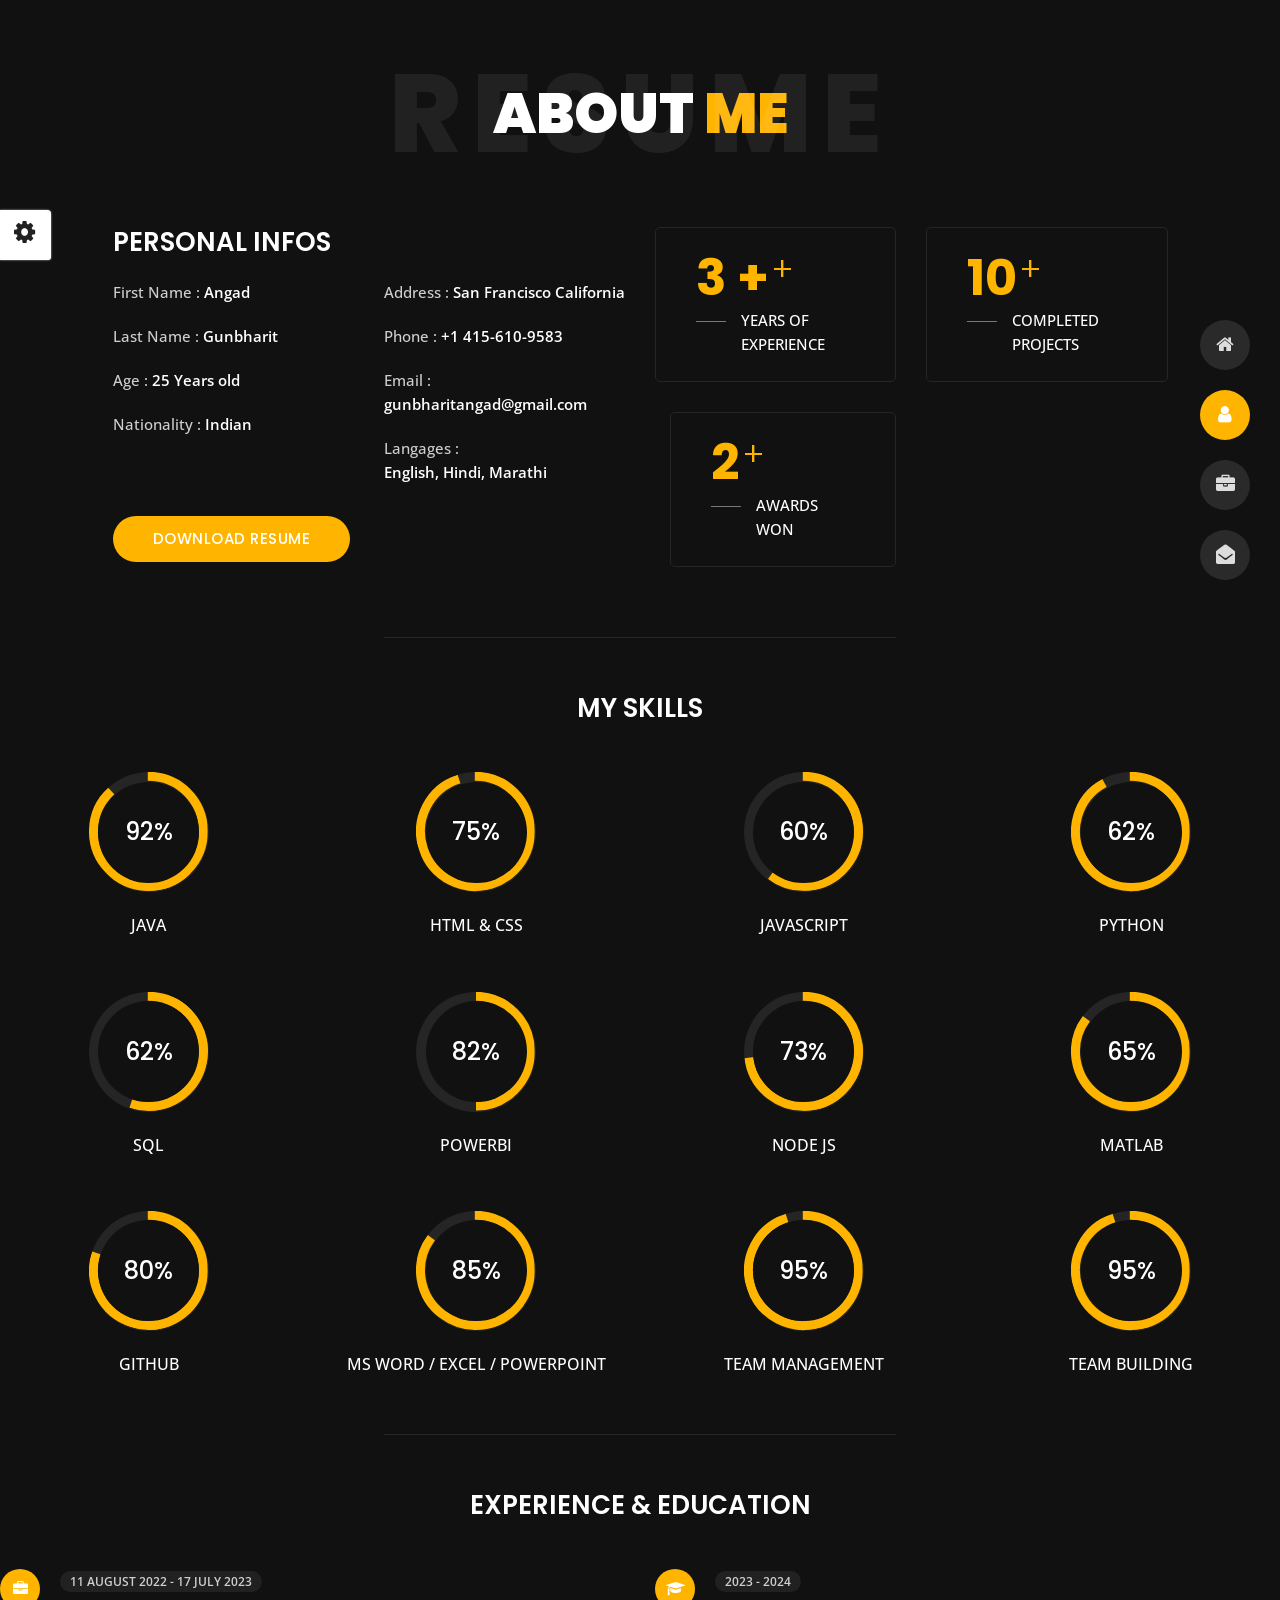
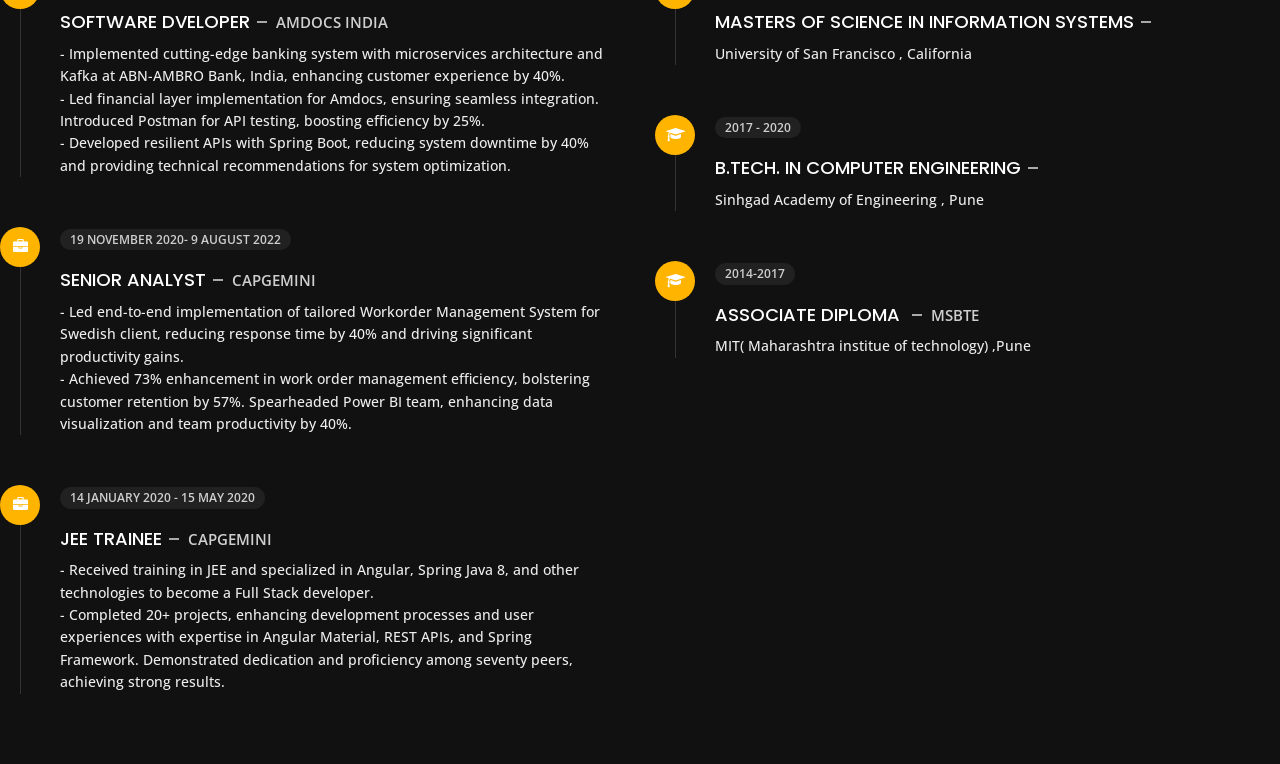
==== commit 84af350f: "Add files via upload" ====
--- a/html/about.html
+++ b/html/about.html
@@ -4,18 +4,18 @@
 
 <head>
     <meta charset="utf-8">
-    <title>About Personal Portfolio</title>
+    <title>Angad Gunbharit - Porfollio</title>
     <meta name="viewport" content="width=device-width, initial-scale=1">
     <meta name="title"
-        content="I am Yash, a student at VJTI, Mumbai. I am currently pursuing my bachelor's degree in Electronic Engineering. ">
+        content="I'm Angad Gunbharit, a highly skilled professional in the field of Information Systems with a strong foundation in Computer Engineering. Currently based in San Francisco, I am pursuing a Master's in Information Systems at the University of San Francisco, expected to be completed by December 2024.">
     <meta name="description"
-        content="A creative and resourceful Bachelor of Technology undergraduate at VJTI, Mumbai, aspiring for a position at a well-established firm. Aiming to secure an entry-level position in a reputable company where I can utilize my skills and gain maximum professional experience to pave the path for a future job opportunity.">
+        content="Trained intensively at Capgemini, I gained expertise in Java, Angular, Spring, and other tools. As a Software Developer at Amdocs – ABN-AMBRO Bank, I spearheaded the implementation of a cutting-edge banking system using microservices, achieving a 40% enhancement in customer experience and operational efficiency. At Capgemini Ellivio & EON, as a Senior Analyst, I led the end-to-end implementation of a Workorder Management System, resulting in a 40% reduction in response time and notable productivity gains through automation. I also led a Power BI team, contributing to a 40% increase in team productivity.">
     <meta name="keywords"
-        content="Yash Pawar, yash s pawar,yash sanjay pawar ,Developer, web developer , yspawar , yashspawar , yash ">
+        content="Angad Gunbharit, Web Developer, Backend Java Engineer, Full stack Developer, Data Analyst, Business Analyst">
     <meta name="robots" content="index, follow">
     <meta http-equiv="Content-Type" content="text/html; charset=utf-8">
     <meta name="language" content="English">
-    <meta name="author" content="Yash Sanjay Pawar">
+    <meta name="author" content="Angad Ulhas Gunbharit">
 
     <!-- Favicons -->
     <link href="../img/fami.PNG" rel="icon">
@@ -178,14 +178,14 @@
                         <div class="col-6">
                             <ul class="about-list list-unstyled open-sans-font">
                                 <li> <span class="title">first name :</span> <span
-                                        class="value d-block d-sm-inline-block d-lg-block d-xl-inline-block">Yash</span>
+                                        class="value d-block d-sm-inline-block d-lg-block d-xl-inline-block">Angad</span>
                                 </li>
                                 <li> <span class="title">last name :</span> <span
-                                        class="value d-block d-sm-inline-block d-lg-block d-xl-inline-block">Pawar</span>
+                                        class="value d-block d-sm-inline-block d-lg-block d-xl-inline-block">Gunbharit</span>
                                 </li>
                                 <li> <span class="title">Age :</span> <span
-                                        class="value d-block d-sm-inline-block d-lg-block d-xl-inline-block">21
-                                        Years</span> </li>
+                                        class="value d-block d-sm-inline-block d-lg-block d-xl-inline-block">25
+                                        Years old</span> </li>
                                 <li> <span class="title">Nationality :</span> <span
                                         class="value d-block d-sm-inline-block d-lg-block d-xl-inline-block">Indian</span>
                                 </li>
@@ -194,13 +194,13 @@
                         <div class="col-6">
                             <ul class="about-list list-unstyled open-sans-font">
                                 <li> <span class="title">Address :</span> <span
-                                        class="value d-block d-sm-inline-block d-lg-block d-xl-inline-block">Mumbai,India</span>
+                                        class="value d-block d-sm-inline-block d-lg-block d-xl-inline-block">San Francisco California</span>
                                 </li>
                                 <li> <span class="title">phone :</span> <span
-                                        class="value d-block d-sm-inline-block d-lg-block d-xl-inline-block">+918482913336</span>
+                                        class="value d-block d-sm-inline-block d-lg-block d-xl-inline-block">+1 415-610-9583</span>
                                 </li>
                                 <li> <span class="title">Email :</span> <span
-                                        class="value d-block d-sm-inline-block d-lg-block d-xl-inline-block">yashpawar1500@gmail.com</span>
+                                        class="value d-block d-sm-inline-block d-lg-block d-xl-inline-block">gunbharitangad@gmail.com</span>
                                 </li>
                                 <li> <span class="title">langages :</span> <span
                                         class="value d-block d-sm-inline-block d-lg-block d-xl-inline-block">English,
@@ -208,8 +208,8 @@
                             </ul>
                         </div>
                         <div class="col-12 mt-3">
-                            <a href="https://drive.google.com/file/d/1cfYo9rqUIE56uTGD9j1RDPs1_c7xfzok/view?usp=sharing" target="_blank"
-                                class="btn btn-download">Download CV</a>
+                            <a href="https://drive.google.com/file/d/1p9k6hrCxp9nA6DZP-sNXgBvHPxvONBEj/view?usp=drive_link" target="_blank"
+                                class="btn btn-download">Download Resume</a>
                         </div>
                     </div>
                 </div>
@@ -219,8 +219,8 @@
                     <div class="row">
                         <div class="col-6">
                             <div class="box-stats with-margin">
-                                <h3 class="poppins-font position-relative">3</h3>
-                                <p class="open-sans-font m-0 position-relative text-uppercase">months of <span
+                                <h3 class="poppins-font position-relative">3 +</h3>
+                                <p class="open-sans-font m-0 position-relative text-uppercase">Years of <span
                                         class="d-block">experience</span></p>
                             </div>
                         </div>
@@ -231,12 +231,7 @@
                                         class="d-block">projects</span></p>
                             </div>
                         </div>
-                        <div class="col-6">
-                            <div class="box-stats">
-                                <h3 class="poppins-font position-relative">4</h3>
-                                <p class="open-sans-font m-0 position-relative text-uppercase">Happy<span
-                                        class="d-block">customers</span></p>
-                            </div>
+                     
                         </div>
                         <div class="col-6">
                             <div class="box-stats">
@@ -259,17 +254,17 @@
                 </div>
                 <div class="col-6 col-md-3 mb-3 mb-sm-5">
                     <div class="c100 p88">
-                        <span>88%</span>
-                        <div class="slice">
-                            <div class="bar"></div>
-                            <div class="fill"></div>
-                        </div>
-                    </div>
-                    <h6 class="text-uppercase open-sans-font text-center mt-2 mt-sm-4">C /C ++</h6>
+                        <span>92%</span>
+                        <div class="slice">
+                            <div class="bar"></div>
+                            <div class="fill"></div>
+                        </div>
+                    </div>
+                    <h6 class="text-uppercase open-sans-font text-center mt-2 mt-sm-4">Java</h6>
                 </div>
                 <div class="col-6 col-md-3 mb-3 mb-sm-5">
                     <div class="c100 p95">
-                        <span>95%</span>
+                        <span>75%</span>
                         <div class="slice">
                             <div class="bar"></div>
                             <div class="fill"></div>
@@ -289,33 +284,33 @@
                 </div>
                 <div class="col-6 col-md-3 mb-3 mb-sm-5">
                     <div class="c100 p92">
-                        <span>92%</span>
-                        <div class="slice">
-                            <div class="bar"></div>
-                            <div class="fill"></div>
-                        </div>
-                    </div>
-                    <h6 class="text-uppercase open-sans-font text-center mt-2 mt-sm-4">BOOTSTRAP</h6>
+                        <span>62%</span>
+                        <div class="slice">
+                            <div class="bar"></div>
+                            <div class="fill"></div>
+                        </div>
+                    </div>
+                    <h6 class="text-uppercase open-sans-font text-center mt-2 mt-sm-4">Python</h6>
                 </div>
                 <div class="col-6 col-md-3 mb-3 mb-sm-5">
                     <div class="c100 p55">
-                        <span>55%</span>
-                        <div class="slice">
-                            <div class="bar"></div>
-                            <div class="fill"></div>
-                        </div>
-                    </div>
-                    <h6 class="text-uppercase open-sans-font text-center mt-2 mt-sm-4">FLUTTER</h6>
+                        <span>62%</span>
+                        <div class="slice">
+                            <div class="bar"></div>
+                            <div class="fill"></div>
+                        </div>
+                    </div>
+                    <h6 class="text-uppercase open-sans-font text-center mt-2 mt-sm-4">SQL</h6>
                 </div>
                 <div class="col-6 col-md-3 mb-3 mb-sm-5">
                     <div class="c100 p50">
-                        <span>50%</span>
-                        <div class="slice">
-                            <div class="bar"></div>
-                            <div class="fill"></div>
-                        </div>
-                    </div>
-                    <h6 class="text-uppercase open-sans-font text-center mt-2 mt-sm-4">Dart</h6>
+                        <span>82%</span>
+                        <div class="slice">
+                            <div class="bar"></div>
+                            <div class="fill"></div>
+                        </div>
+                    </div>
+                    <h6 class="text-uppercase open-sans-font text-center mt-2 mt-sm-4">PowerBI</h6>
                 </div>
                 <div class="col-6 col-md-3 mb-3 mb-sm-5">
                     <div class="c100 p73">
@@ -325,11 +320,11 @@
                             <div class="fill"></div>
                         </div>
                     </div>
-                    <h6 class="text-uppercase open-sans-font text-center mt-2 mt-sm-4">Node Js / Mongo DB</h6>
+                    <h6 class="text-uppercase open-sans-font text-center mt-2 mt-sm-4">Node Js</h6>
                 </div>
                 <div class="col-6 col-md-3 mb-3 mb-sm-5">
                     <div class="c100 p85">
-                        <span>85%</span>
+                        <span>65%</span>
                         <div class="slice">
                             <div class="bar"></div>
                             <div class="fill"></div>
@@ -393,30 +388,41 @@
                                 <div class="icon">
                                     <i class="fa fa-briefcase"></i>
                                 </div>
-                                <span class="time open-sans-font text-uppercase">1 Dec 2021 - 1 Jan 2022</span>
-                                <h5 class="poppins-font text-uppercase">FULL STACK DEVELOPER (INTERN)<span
-                                        class="place open-sans-font">KDTECH SOFTWARE SOLUTION PVT LTD , Pune</span></h5>
+                                <span class="time open-sans-font text-uppercase">11 August 2022 - 17 July 2023</span>
+                                <h5 class="poppins-font text-uppercase">Software Dveloper<span
+                                        class="place open-sans-font">Amdocs India</span></h5>
                                 <p class="open-sans-font">
-                                    - Developed numerous marketing programs (logos, brochures,infographics,
-                                    presentations, and advertisements).<br>
-                                    - Managed up to 5 projects or tasks at a given time while under pressure<br>
-                                    - Recommended and consulted with clients on the most appropriate graphic design<br>
-                                    - Created 4+ design presentations and proposals a month for clients and account
-                                    managers
+                                    - Implemented cutting-edge banking system with microservices architecture and Kafka at ABN-AMBRO Bank, India, enhancing customer experience by 40%. 
+                                    <br> - Led financial layer implementation for Amdocs, ensuring seamless integration. Introduced Postman for API testing, boosting efficiency by 25%.
+                                    <br> - Developed resilient APIs with Spring Boot, reducing system downtime by 40% and providing technical recommendations for system optimization.
                                 </p>
                             </li>
                             <li>
                                 <div class="icon">
                                     <i class="fa fa-briefcase"></i>
                                 </div>
-                                <span class="time open-sans-font text-uppercase">1 Oct 2021 - 15 Oct 2021</span>
-                                <h5 class="poppins-font text-uppercase">WEB DEVELOPER (INTERN)<span
-                                        class="place open-sans-font">Siddhivinayak Passport Consultancy , Pune</span>
+                                <span class="time open-sans-font text-uppercase">19 November 2020- 9 August 2022</span>
+                                <h5 class="poppins-font text-uppercase">Senior Analyst<span
+                                        class="place open-sans-font">Capgemini</span>
                                 </h5>
                                 <p class="open-sans-font">
-                                    - Developed and designed a full-responsive commercial website for Siddhivinayak
-                                    Consultancy based on the requirement provided by them.<br>
-                                    - It features their services offered and respective charges.
+                                    - Led end-to-end implementation of tailored Workorder Management System for Swedish client, reducing response time by 40% and driving significant productivity gains. <br>
+                                    - Achieved 73% enhancement in work order management efficiency, bolstering customer retention by 57%. Spearheaded Power BI team, enhancing data visualization and team productivity by 40%.
+                                
+                                </p>
+                            </li>
+                            <li>
+                                <div class="icon">
+                                    <i class="fa fa-briefcase"></i>
+                                </div>
+                                <span class="time open-sans-font text-uppercase">14 January 2020 - 15 May 2020</span>
+                                <h5 class="poppins-font text-uppercase">JEE trainee<span
+                                        class="place open-sans-font">Capgemini</span>
+                                </h5>
+                                <p class="open-sans-font">
+                                    - Received training in JEE and specialized in Angular, Spring Java 8, and other technologies to become a Full Stack developer. <br>
+                                    - Completed 20+ projects, enhancing development processes and user experiences with expertise in Angular Material, REST APIs, and Spring Framework. Demonstrated dedication and proficiency among seventy peers, achieving strong results. 
+                                
                                 </p>
                             </li>
                         </ul>
@@ -429,30 +435,31 @@
                                 <div class="icon">
                                     <i class="fa fa-graduation-cap"></i>
                                 </div>
-                                <span class="time open-sans-font text-uppercase">2019 - 2023</span>
-                                <h5 class="poppins-font text-uppercase">B.Tech. in Electronic Engineering<span
-                                        class="place open-sans-font">Autonomous</span></h5>
-                                <p class="open-sans-font">VEERMATA JIJABAI TECHNOLOGICAL INSTITUTE , MUMBAI</p>
+                                <span class="time open-sans-font text-uppercase">2023 - 2024</span>
+                                <h5 class="poppins-font text-uppercase">Masters of Science in Information Systems<span
+                                        class="place open-sans-font"></span></h5>
+                                <p class="open-sans-font">University of San Francisco , California</p>
                             </li>
                             <li>
                                 <div class="icon">
                                     <i class="fa fa-graduation-cap"></i>
                                 </div>
-                                <span class="time open-sans-font text-uppercase">2018 - 2019</span>
-                                <h5 class="poppins-font text-uppercase">HSC (Higher Secondary School)<span
+                                <span class="time open-sans-font text-uppercase">2017 - 2020</span>
+                                <h5 class="poppins-font text-uppercase">B.Tech. in Computer Engineering<span
+                                        class="place open-sans-font"></span></h5>
+                                <p class="open-sans-font">Sinhgad Academy of Engineering , Pune</p>
+                            </li>
+                            <li>
+                                <div class="icon">
+                                    <i class="fa fa-graduation-cap"></i>
+                                </div>
+                                <span class="time open-sans-font text-uppercase">2014-2017</span>
+                                <h5 class="poppins-font text-uppercase">Associate Diploma <span
                                         class="place open-sans-font">MSBTE</span></h5>
-                                <p class="open-sans-font">VOLUNTARY ARTS, COMMERCE & SCIENCE JUNIOR COLLEGE , SHAHADA
+                                <p class="open-sans-font">MIT( Maharashtra institue of technology) ,Pune
                                 </p>
                             </li>
-                            <li>
-                                <div class="icon">
-                                    <i class="fa fa-graduation-cap"></i>
-                                </div>
-                                <span class="time open-sans-font text-uppercase">2016 - 2017</span>
-                                <h5 class="poppins-font text-uppercase">SSC (Secondary School)<span
-                                        class="place open-sans-font">MSBTE</span></h5>
-                                <p class="open-sans-font">VASANTRAO NAIK MADHYAMIK VIDYALAYA , SHAHADA</p>
-                            </li>
+                            
                         </ul>
                     </div>
                 </div>
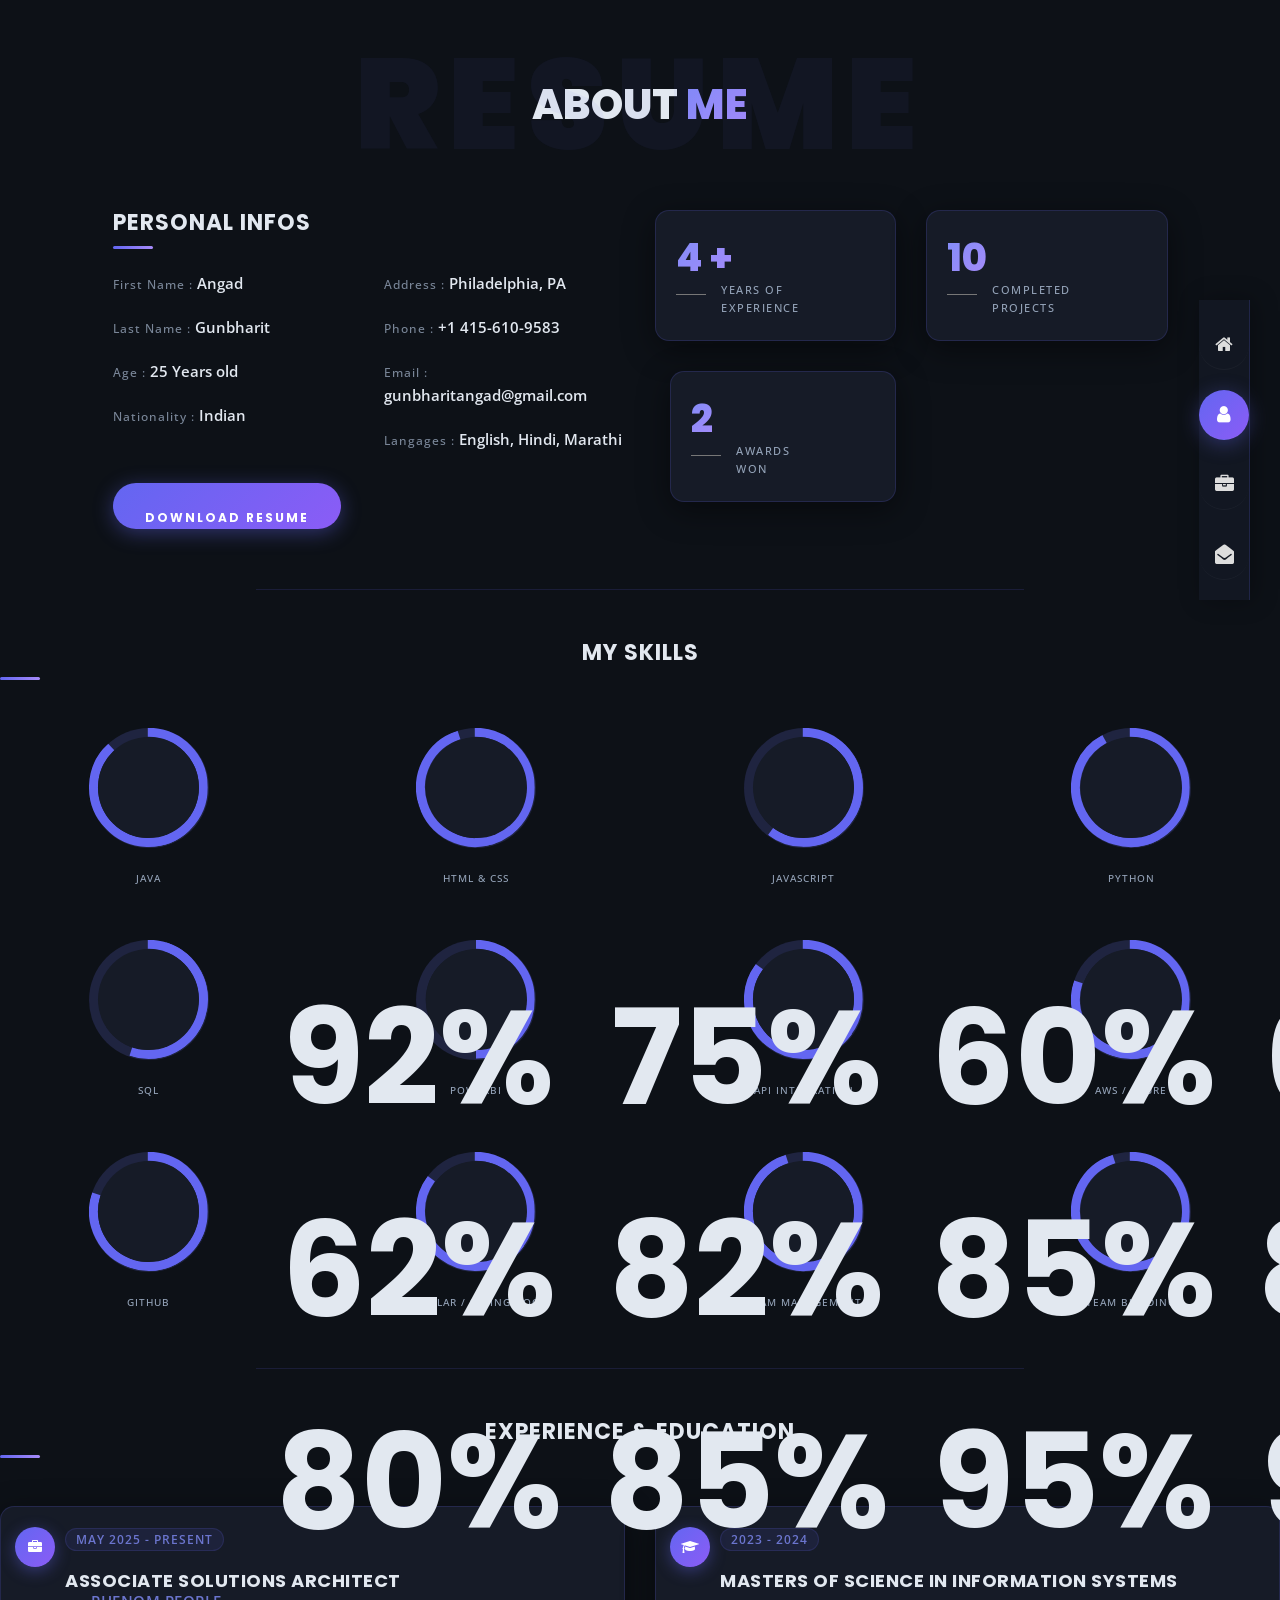
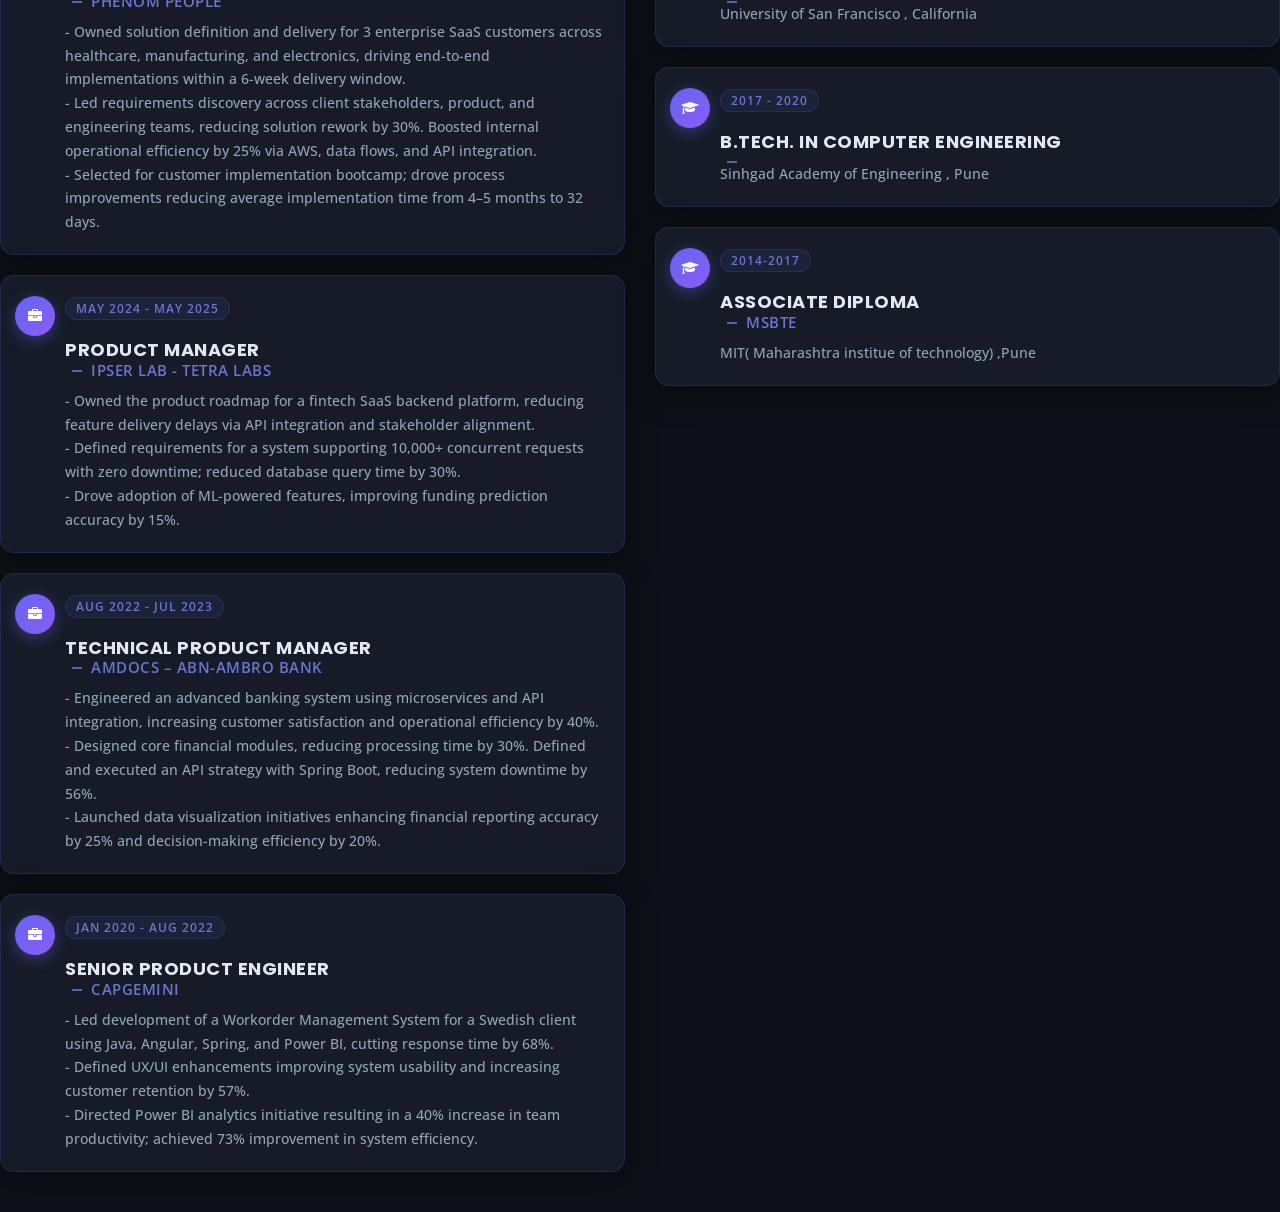
==== commit 7f0a5564: "Redesign theme and update resume content - Replace yellow skin with modern indigo/violet gradient th" ====
--- a/html/about.html
+++ b/html/about.html
@@ -11,7 +11,7 @@
     <meta name="description"
         content="Trained intensively at Capgemini, I gained expertise in Java, Angular, Spring, and other tools. As a Software Developer at Amdocs – ABN-AMBRO Bank, I spearheaded the implementation of a cutting-edge banking system using microservices, achieving a 40% enhancement in customer experience and operational efficiency. At Capgemini Ellivio & EON, as a Senior Analyst, I led the end-to-end implementation of a Workorder Management System, resulting in a 40% reduction in response time and notable productivity gains through automation. I also led a Power BI team, contributing to a 40% increase in team productivity.">
     <meta name="keywords"
-        content="Angad Gunbharit, Web Developer, Backend Java Engineer, Full stack Developer, Data Analyst, Business Analyst">
+        content="Angad Gunbharit, Solutions Architect, Product Manager, API Integration, Cloud SaaS, Java, Angular, AWS, Azure">
     <meta name="robots" content="index, follow">
     <meta http-equiv="Content-Type" content="text/html; charset=utf-8">
     <meta name="language" content="English">
@@ -34,79 +34,14 @@
     <link href="../css/style.css" rel="stylesheet">
 
     <!-- CSS Skin File -->
-    <link href="../css/skins/yellow.css" rel="stylesheet">
-
-    <!-- Live Style Switcher - demo only -->
-    <link rel="alternate stylesheet" type="text/css" title="blue" href="../css/skins/blue.css" />
-    <link rel="alternate stylesheet" type="text/css" title="green" href="../css/skins/green.css" />
-    <link rel="alternate stylesheet" type="text/css" title="yellow" href="../css/skins/yellow.css" />
-    <link rel="alternate stylesheet" type="text/css" title="blueviolet" href="../css/skins/blueviolet.css" />
-    <link rel="alternate stylesheet" type="text/css" title="goldenrod" href="../css/skins/goldenrod.css" />
-    <link rel="alternate stylesheet" type="text/css" title="magenta" href="../css/skins/magenta.css" />
-    <link rel="alternate stylesheet" type="text/css" title="orange" href="../css/skins/orange.css" />
-    <link rel="alternate stylesheet" type="text/css" title="purple" href="../css/skins/purple.css" />
-    <link rel="alternate stylesheet" type="text/css" title="red" href="../css/skins/red.css" />
-    <link rel="alternate stylesheet" type="text/css" title="yellowgreen" href="../css/skins/yellowgreen.css" />
-    <link rel="stylesheet" type="text/css" href="../css/styleswitcher.css" />
+    <link href="../css/skins/indigo.css" rel="stylesheet">
+    <link href="../css/theme-override.css" rel="stylesheet">
 
     <!-- Modernizr JS File -->
     <script src="../js/modernizr.custom.js"></script>
 </head>
 
 <body class="about">
-    <!-- Live Style Switcher Starts - demo only -->
-    <div id="switcher" class="">
-        <div class="content-switcher">
-            <h4>STYLE SWITCHER</h4>
-            <ul>
-                <li>
-                    <a href="#" onclick="setActiveStyleSheet('purple');" title="purple" class="color"><img
-                            src="../img/styleswitcher/purple.png" alt="purple" /></a>
-                </li>
-                <li>
-                    <a href="#" onclick="setActiveStyleSheet('red');" title="red" class="color"><img
-                            src="../img/styleswitcher/red.png" alt="red" /></a>
-                </li>
-                <li>
-                    <a href="#" onclick="setActiveStyleSheet('blueviolet');" title="blueviolet" class="color"><img
-                            src="../img/styleswitcher/blueviolet.png" alt="blueviolet" /></a>
-                </li>
-                <li>
-                    <a href="#" onclick="setActiveStyleSheet('blue');" title="blue" class="color"><img
-                            src="../img/styleswitcher/blue.png" alt="blue" /></a>
-                </li>
-                <li>
-                    <a href="#" onclick="setActiveStyleSheet('goldenrod');" title="goldenrod" class="color"><img
-                            src="../img/styleswitcher/goldenrod.png" alt="goldenrod" /></a>
-                </li>
-                <li>
-                    <a href="#" onclick="setActiveStyleSheet('magenta');" title="magenta" class="color"><img
-                            src="../img/styleswitcher/magenta.png" alt="magenta" /></a>
-                </li>
-                <li>
-                    <a href="#" onclick="setActiveStyleSheet('yellowgreen');" title="yellowgreen" class="color"><img
-                            src="../img/styleswitcher/yellowgreen.png" alt="yellowgreen" /></a>
-                </li>
-                <li>
-                    <a href="#" onclick="setActiveStyleSheet('orange');" title="orange" class="color"><img
-                            src="../img/styleswitcher/orange.png" alt="orange" /></a>
-                </li>
-                <li>
-                    <a href="#" onclick="setActiveStyleSheet('green');" title="green" class="color"><img
-                            src="../img/styleswitcher/green.png" alt="green" /></a>
-                </li>
-                <li>
-                    <a href="#" onclick="setActiveStyleSheet('yellow');" title="yellow" class="color"><img
-                            src="../img/styleswitcher/yellow.png" alt="yellow" /></a>
-                </li>
-            </ul>
-
-            <div id="hideSwitcher">&times;</div>
-        </div>
-
-    </div>
-    <div id="showSwitcher" class="styleSecondColor"><i class="fa fa-cog fa-spin"></i></div>
-    <!-- Live Style Switcher Ends - demo only -->
     <!-- Header Starts -->
     <header class="header" id="navbar-collapse-toggle">
         <!-- Fixed Navigation Starts -->
@@ -194,7 +129,7 @@
                         <div class="col-6">
                             <ul class="about-list list-unstyled open-sans-font">
                                 <li> <span class="title">Address :</span> <span
-                                        class="value d-block d-sm-inline-block d-lg-block d-xl-inline-block">San Francisco California</span>
+                                        class="value d-block d-sm-inline-block d-lg-block d-xl-inline-block">Philadelphia, PA</span>
                                 </li>
                                 <li> <span class="title">phone :</span> <span
                                         class="value d-block d-sm-inline-block d-lg-block d-xl-inline-block">+1 415-610-9583</span>
@@ -208,7 +143,7 @@
                             </ul>
                         </div>
                         <div class="col-12 mt-3">
-                            <a href="https://drive.google.com/file/d/1p9k6hrCxp9nA6DZP-sNXgBvHPxvONBEj/view?usp=drive_link" target="_blank"
+                            <a href="https://drive.google.com/file/d/1PchE3TTy1WZ0jARtejSKlHb-kqjgP57E/view?usp=sharing" target="_blank"
                                 class="btn btn-download">Download Resume</a>
                         </div>
                     </div>
@@ -219,7 +154,7 @@
                     <div class="row">
                         <div class="col-6">
                             <div class="box-stats with-margin">
-                                <h3 class="poppins-font position-relative">3 +</h3>
+                                <h3 class="poppins-font position-relative">4 +</h3>
                                 <p class="open-sans-font m-0 position-relative text-uppercase">Years of <span
                                         class="d-block">experience</span></p>
                             </div>
@@ -313,24 +248,14 @@
                     <h6 class="text-uppercase open-sans-font text-center mt-2 mt-sm-4">PowerBI</h6>
                 </div>
                 <div class="col-6 col-md-3 mb-3 mb-sm-5">
-                    <div class="c100 p73">
-                        <span>73%</span>
-                        <div class="slice">
-                            <div class="bar"></div>
-                            <div class="fill"></div>
-                        </div>
-                    </div>
-                    <h6 class="text-uppercase open-sans-font text-center mt-2 mt-sm-4">Node Js</h6>
-                </div>
-                <div class="col-6 col-md-3 mb-3 mb-sm-5">
                     <div class="c100 p85">
-                        <span>65%</span>
-                        <div class="slice">
-                            <div class="bar"></div>
-                            <div class="fill"></div>
-                        </div>
-                    </div>
-                    <h6 class="text-uppercase open-sans-font text-center mt-2 mt-sm-4">Matlab</h6>
+                        <span>85%</span>
+                        <div class="slice">
+                            <div class="bar"></div>
+                            <div class="fill"></div>
+                        </div>
+                    </div>
+                    <h6 class="text-uppercase open-sans-font text-center mt-2 mt-sm-4">API Integration</h6>
                 </div>
                 <div class="col-6 col-md-3 mb-3 mb-sm-5">
                     <div class="c100 p80">
@@ -340,6 +265,16 @@
                             <div class="fill"></div>
                         </div>
                     </div>
+                    <h6 class="text-uppercase open-sans-font text-center mt-2 mt-sm-4">AWS / Azure</h6>
+                </div>
+                <div class="col-6 col-md-3 mb-3 mb-sm-5">
+                    <div class="c100 p80">
+                        <span>80%</span>
+                        <div class="slice">
+                            <div class="bar"></div>
+                            <div class="fill"></div>
+                        </div>
+                    </div>
                     <h6 class="text-uppercase open-sans-font text-center mt-2 mt-sm-4">GITHUB</h6>
                 </div>
                 <div class="col-6 col-md-3 mb-3 mb-sm-5">
@@ -350,7 +285,7 @@
                             <div class="fill"></div>
                         </div>
                     </div>
-                    <h6 class="text-uppercase open-sans-font text-center mt-2 mt-sm-4">MS WORD / EXCEL / POWERPOINT</h6>
+                    <h6 class="text-uppercase open-sans-font text-center mt-2 mt-sm-4">Angular / Spring Boot</h6>
                 </div>
                 <div class="col-6 col-md-3 mb-3 mb-sm-5">
                     <div class="c100 p95">
@@ -388,41 +323,54 @@
                                 <div class="icon">
                                     <i class="fa fa-briefcase"></i>
                                 </div>
-                                <span class="time open-sans-font text-uppercase">11 August 2022 - 17 July 2023</span>
-                                <h5 class="poppins-font text-uppercase">Software Dveloper<span
-                                        class="place open-sans-font">Amdocs India</span></h5>
+                                <span class="time open-sans-font text-uppercase">May 2025 - Present</span>
+                                <h5 class="poppins-font text-uppercase">Associate Solutions Architect<span
+                                        class="place open-sans-font">Phenom People</span></h5>
                                 <p class="open-sans-font">
-                                    - Implemented cutting-edge banking system with microservices architecture and Kafka at ABN-AMBRO Bank, India, enhancing customer experience by 40%. 
-                                    <br> - Led financial layer implementation for Amdocs, ensuring seamless integration. Introduced Postman for API testing, boosting efficiency by 25%.
-                                    <br> - Developed resilient APIs with Spring Boot, reducing system downtime by 40% and providing technical recommendations for system optimization.
+                                    - Owned solution definition and delivery for 3 enterprise SaaS customers across healthcare, manufacturing, and electronics, driving end-to-end implementations within a 6-week delivery window.<br>
+                                    - Led requirements discovery across client stakeholders, product, and engineering teams, reducing solution rework by 30%. Boosted internal operational efficiency by 25% via AWS, data flows, and API integration.<br>
+                                    - Selected for customer implementation bootcamp; drove process improvements reducing average implementation time from 4–5 months to 32 days.
                                 </p>
                             </li>
                             <li>
                                 <div class="icon">
                                     <i class="fa fa-briefcase"></i>
                                 </div>
-                                <span class="time open-sans-font text-uppercase">19 November 2020- 9 August 2022</span>
-                                <h5 class="poppins-font text-uppercase">Senior Analyst<span
+                                <span class="time open-sans-font text-uppercase">May 2024 - May 2025</span>
+                                <h5 class="poppins-font text-uppercase">Product Manager<span
+                                        class="place open-sans-font">Ipser Lab - Tetra Labs</span>
+                                </h5>
+                                <p class="open-sans-font">
+                                    - Owned the product roadmap for a fintech SaaS backend platform, reducing feature delivery delays via API integration and stakeholder alignment.<br>
+                                    - Defined requirements for a system supporting 10,000+ concurrent requests with zero downtime; reduced database query time by 30%.<br>
+                                    - Drove adoption of ML-powered features, improving funding prediction accuracy by 15%.
+                                </p>
+                            </li>
+                            <li>
+                                <div class="icon">
+                                    <i class="fa fa-briefcase"></i>
+                                </div>
+                                <span class="time open-sans-font text-uppercase">Aug 2022 - Jul 2023</span>
+                                <h5 class="poppins-font text-uppercase">Technical Product Manager<span
+                                        class="place open-sans-font">Amdocs – ABN-AMBRO Bank</span></h5>
+                                <p class="open-sans-font">
+                                    - Engineered an advanced banking system using microservices and API integration, increasing customer satisfaction and operational efficiency by 40%.<br>
+                                    - Designed core financial modules, reducing processing time by 30%. Defined and executed an API strategy with Spring Boot, reducing system downtime by 56%.<br>
+                                    - Launched data visualization initiatives enhancing financial reporting accuracy by 25% and decision-making efficiency by 20%.
+                                </p>
+                            </li>
+                            <li>
+                                <div class="icon">
+                                    <i class="fa fa-briefcase"></i>
+                                </div>
+                                <span class="time open-sans-font text-uppercase">Jan 2020 - Aug 2022</span>
+                                <h5 class="poppins-font text-uppercase">Senior Product Engineer<span
                                         class="place open-sans-font">Capgemini</span>
                                 </h5>
                                 <p class="open-sans-font">
-                                    - Led end-to-end implementation of tailored Workorder Management System for Swedish client, reducing response time by 40% and driving significant productivity gains. <br>
-                                    - Achieved 73% enhancement in work order management efficiency, bolstering customer retention by 57%. Spearheaded Power BI team, enhancing data visualization and team productivity by 40%.
-                                
-                                </p>
-                            </li>
-                            <li>
-                                <div class="icon">
-                                    <i class="fa fa-briefcase"></i>
-                                </div>
-                                <span class="time open-sans-font text-uppercase">14 January 2020 - 15 May 2020</span>
-                                <h5 class="poppins-font text-uppercase">JEE trainee<span
-                                        class="place open-sans-font">Capgemini</span>
-                                </h5>
-                                <p class="open-sans-font">
-                                    - Received training in JEE and specialized in Angular, Spring Java 8, and other technologies to become a Full Stack developer. <br>
-                                    - Completed 20+ projects, enhancing development processes and user experiences with expertise in Angular Material, REST APIs, and Spring Framework. Demonstrated dedication and proficiency among seventy peers, achieving strong results. 
-                                
+                                    - Led development of a Workorder Management System for a Swedish client using Java, Angular, Spring, and Power BI, cutting response time by 68%.<br>
+                                    - Defined UX/UI enhancements improving system usability and increasing customer retention by 57%.<br>
+                                    - Directed Power BI analytics initiative resulting in a 40% increase in team productivity; achieved 73% improvement in system efficiency.
                                 </p>
                             </li>
                         </ul>
@@ -486,4 +434,4 @@
 </body>
 
 
-</html>+</html>
--- a/css/skins/indigo.css
+++ b/css/skins/indigo.css
@@ -0,0 +1,74 @@
+/* =================================================================== */
+/* INDIGO MODERN SKIN — #6366f1 / #818cf8
+====================================================================== */
+
+.home h1,
+.about .box-stats h3,
+.title-section h1 span,
+#menu li.active a,
+body.light #menu li.active a,
+.blog .post-container:hover .post-content .entry-header h3 a,
+.blog .post-content .entry-header h3 a:hover,
+.contact .custom-span-contact i,
+.portfolio .slideshow figcaption h3,
+.portfolio .slideshow a,
+.portfolio .grid figure:hover figcaption,
+.blog-post .meta i {
+  color: #818cf8;
+}
+
+.about .resume-box .icon,
+.contact ul.social li a:hover,
+body.light.contact ul.social li a:hover,
+.preloader .loader,
+.blog .page-link:hover,
+.blog .page-item.active .page-link,
+body.light.blog .page-link:hover,
+body.light.blog .page-item.active .page-link,
+.portfolio .grid li figure div,
+.header ul.icon-menu li.icon-box.active,
+.header ul.icon-menu li.icon-box:hover,
+body.light .header ul.icon-menu li.icon-box.active,
+body.light .header ul.icon-menu li.icon-box:hover,
+.btn,
+.header .icon-box h2,
+.home .color-block,
+.title-section hr,
+.portfolio .slideshow .carousel-indicators li.active {
+  background-color: #6366f1;
+}
+
+.contact .contactform input[type=text]:focus,
+.contact .contactform input[type=email]:focus,
+.contact .contactform textarea:focus,
+body.light.contact .contactform input[type=text]:focus,
+body.light.contact .contactform input[type=email]:focus,
+body.light.contact .contactform textarea:focus,
+.blog .page-item.active .page-link,
+.blog .page-link:hover,
+body.light.blog .page-item.active .page-link,
+body.light.blog .page-link:hover {
+  border: 1px solid #6366f1;
+}
+
+.blog .post-thumb {
+  border-bottom: 5px solid #6366f1;
+}
+
+.pie,
+.c100 .bar,
+.c100.p51 .fill, .c100.p52 .fill, .c100.p53 .fill, .c100.p54 .fill,
+.c100.p55 .fill, .c100.p56 .fill, .c100.p57 .fill, .c100.p58 .fill,
+.c100.p59 .fill, .c100.p60 .fill, .c100.p61 .fill, .c100.p62 .fill,
+.c100.p63 .fill, .c100.p64 .fill, .c100.p65 .fill, .c100.p66 .fill,
+.c100.p67 .fill, .c100.p68 .fill, .c100.p69 .fill, .c100.p70 .fill,
+.c100.p71 .fill, .c100.p72 .fill, .c100.p73 .fill, .c100.p74 .fill,
+.c100.p75 .fill, .c100.p76 .fill, .c100.p77 .fill, .c100.p78 .fill,
+.c100.p79 .fill, .c100.p80 .fill, .c100.p81 .fill, .c100.p82 .fill,
+.c100.p83 .fill, .c100.p84 .fill, .c100.p85 .fill, .c100.p86 .fill,
+.c100.p87 .fill, .c100.p88 .fill, .c100.p89 .fill, .c100.p90 .fill,
+.c100.p91 .fill, .c100.p92 .fill, .c100.p93 .fill, .c100.p94 .fill,
+.c100.p95 .fill, .c100.p96 .fill, .c100.p97 .fill, .c100.p98 .fill,
+.c100.p99 .fill, .c100.p100 .fill {
+  border: 0.08em solid #6366f1;
+}
--- a/css/theme-override.css
+++ b/css/theme-override.css
@@ -0,0 +1,453 @@
+/* =================================================================== */
+/* MODERN THEME OVERRIDE — Angad Gunbharit Portfolio
+   Dark navy + Indigo accent, glassmorphism, modern typography
+====================================================================== */
+
+/* ---- Custom properties ---- */
+:root {
+  --bg:        #0d1117;
+  --bg-card:   #161b27;
+  --bg-card2:  #1e2435;
+  --border:    rgba(99, 102, 241, 0.18);
+  --accent:    #6366f1;
+  --accent-lt: #818cf8;
+  --accent-2:  #a78bfa;
+  --text:      #e2e8f0;
+  --text-muted:#94a3b8;
+  --radius:    14px;
+  --shadow:    0 8px 32px rgba(0,0,0,0.45);
+  --transition: 0.3s cubic-bezier(0.4,0,0.2,1);
+}
+
+/* ---- Hide style switcher ---- */
+#switcher,
+#showSwitcher {
+  display: none !important;
+}
+
+/* ---- Scrollbar ---- */
+::-webkit-scrollbar { width: 6px; }
+::-webkit-scrollbar-track { background: var(--bg); }
+::-webkit-scrollbar-thumb { background: var(--accent); border-radius: 3px; }
+
+/* ---- Base ---- */
+body {
+  background-color: var(--bg) !important;
+  color: var(--text) !important;
+  font-feature-settings: "kern" 1, "liga" 1;
+  -webkit-font-smoothing: antialiased;
+}
+
+/* ---- Sidebar nav — glassmorphism ---- */
+@media (min-width: 992px) {
+  .header ul.icon-menu {
+    background: rgba(22, 27, 39, 0.72) !important;
+    backdrop-filter: blur(18px);
+    -webkit-backdrop-filter: blur(18px);
+    border-right: 1px solid var(--border);
+    box-shadow: 4px 0 24px rgba(0,0,0,0.3);
+  }
+
+  .header ul.icon-menu li.icon-box {
+    background: transparent !important;
+    border-bottom: 1px solid rgba(255,255,255,0.04);
+    transition: var(--transition);
+  }
+
+  .header ul.icon-menu li.icon-box.active,
+  .header ul.icon-menu li.icon-box:hover {
+    background: linear-gradient(135deg, #6366f1, #8b5cf6) !important;
+    box-shadow: 0 4px 20px rgba(99, 102, 241, 0.35);
+  }
+
+  .header .icon-box h2 {
+    background: linear-gradient(135deg, #6366f1, #8b5cf6) !important;
+    border-radius: 0 var(--radius) var(--radius) 0;
+    letter-spacing: 1px;
+    font-size: 11px;
+    font-weight: 700;
+  }
+}
+
+/* ---- Hero (Home) ---- */
+.home h6 {
+  color: var(--text-muted);
+  letter-spacing: 4px;
+  font-size: 12px;
+}
+
+.home h1 {
+  font-size: clamp(2rem, 5vw, 3.4rem);
+  line-height: 1.15;
+  font-weight: 800;
+}
+
+.home h1 span {
+  background: linear-gradient(135deg, #818cf8 0%, #a78bfa 50%, #c4b5fd 100%);
+  -webkit-background-clip: text;
+  -webkit-text-fill-color: transparent;
+  background-clip: text;
+}
+
+.home-details p.open-sans-font {
+  color: var(--text-muted);
+  font-size: 15px;
+  letter-spacing: 0.5px;
+  margin: 16px 0 28px;
+}
+
+.home .color-block {
+  background: linear-gradient(160deg, #1a1d2e 0%, #0d1117 100%) !important;
+  border-right: 1px solid var(--border);
+}
+
+/* ---- Buttons ---- */
+.btn,
+.btn-about,
+.btn-download,
+.btn-contact {
+  background: linear-gradient(135deg, #6366f1, #8b5cf6) !important;
+  border: none !important;
+  border-radius: 30px !important;
+  padding: 12px 32px !important;
+  font-size: 12px !important;
+  font-weight: 700 !important;
+  letter-spacing: 2px !important;
+  text-transform: uppercase !important;
+  color: #fff !important;
+  transition: var(--transition) !important;
+  box-shadow: 0 4px 20px rgba(99, 102, 241, 0.4) !important;
+}
+
+.btn:hover,
+.btn-about:hover,
+.btn-download:hover,
+.btn-contact:hover {
+  background: linear-gradient(135deg, #4f46e5, #7c3aed) !important;
+  box-shadow: 0 6px 28px rgba(99, 102, 241, 0.6) !important;
+  transform: translateY(-2px);
+}
+
+/* ---- Page title section ---- */
+.title-section h1 {
+  font-weight: 800;
+  font-size: clamp(1.8rem, 4vw, 2.6rem);
+  color: var(--text);
+}
+
+.title-section h1 span {
+  background: linear-gradient(135deg, #818cf8, #a78bfa);
+  -webkit-background-clip: text;
+  -webkit-text-fill-color: transparent;
+  background-clip: text;
+}
+
+.title-bg {
+  color: rgba(99, 102, 241, 0.06) !important;
+  font-size: clamp(3rem, 10vw, 8rem);
+  font-weight: 900;
+  letter-spacing: 8px;
+}
+
+/* ---- About: Personal info ---- */
+.about-list .title {
+  color: var(--text-muted);
+  font-size: 12px;
+  letter-spacing: 1px;
+  text-transform: uppercase;
+}
+
+.about-list .value {
+  color: var(--text);
+  font-weight: 600;
+}
+
+/* ---- Stats boxes ---- */
+.box-stats {
+  background: var(--bg-card) !important;
+  border: 1px solid var(--border) !important;
+  border-radius: var(--radius) !important;
+  padding: 24px 20px !important;
+  transition: var(--transition);
+  box-shadow: var(--shadow);
+}
+
+.box-stats:hover {
+  border-color: rgba(99, 102, 241, 0.4) !important;
+  transform: translateY(-4px);
+  box-shadow: 0 12px 40px rgba(99, 102, 241, 0.2);
+}
+
+.box-stats h3 {
+  font-size: 2.4rem !important;
+  font-weight: 800 !important;
+  background: linear-gradient(135deg, #818cf8, #a78bfa);
+  -webkit-background-clip: text;
+  -webkit-text-fill-color: transparent;
+  background-clip: text;
+}
+
+.box-stats p {
+  color: var(--text-muted) !important;
+  font-size: 11px !important;
+  letter-spacing: 1.5px !important;
+}
+
+/* ---- Skills circles ---- */
+.c100 {
+  background: var(--bg-card) !important;
+  box-shadow: inset 0 0 0 0.08em rgba(99,102,241,0.12);
+}
+
+.c100 > span {
+  color: var(--text) !important;
+  font-weight: 700;
+  font-size: 1.1em;
+}
+
+.c100:after {
+  background: var(--bg-card) !important;
+}
+
+.c100:hover > span {
+  color: var(--accent-lt) !important;
+}
+
+.c100 + h6 {
+  color: var(--text-muted);
+  font-size: 10px;
+  letter-spacing: 1px;
+}
+
+/* ---- Section separator ---- */
+hr.separator {
+  border-top: 1px solid rgba(99, 102, 241, 0.15) !important;
+  margin: 60px auto 50px;
+  max-width: 60%;
+}
+
+/* ---- Custom section titles ---- */
+.custom-title {
+  font-size: 22px;
+  font-weight: 700;
+  color: var(--text);
+  letter-spacing: 1px;
+  position: relative;
+}
+
+.custom-title::after {
+  content: '';
+  display: block;
+  width: 40px;
+  height: 3px;
+  background: linear-gradient(90deg, #6366f1, #a78bfa);
+  border-radius: 2px;
+  margin-top: 10px;
+}
+
+.text-sm-center .custom-title::after {
+  margin: 10px auto 0;
+}
+
+/* ---- Experience / Resume timeline ---- */
+.resume-box ul li {
+  background: var(--bg-card) !important;
+  border: 1px solid var(--border);
+  border-radius: var(--radius);
+  padding: 20px 20px 20px 64px !important;
+  margin-bottom: 20px !important;
+  transition: var(--transition);
+  box-shadow: var(--shadow);
+}
+
+.resume-box ul li:hover {
+  border-color: rgba(99, 102, 241, 0.4);
+  box-shadow: 0 8px 32px rgba(99, 102, 241, 0.15);
+  transform: translateY(-2px);
+}
+
+.resume-box .icon {
+  background: linear-gradient(135deg, #6366f1, #8b5cf6) !important;
+  border-radius: 50%;
+  width: 38px;
+  height: 38px;
+  display: flex;
+  align-items: center;
+  justify-content: center;
+  box-shadow: 0 4px 16px rgba(99, 102, 241, 0.4);
+  top: 20px !important;
+  left: 14px !important;
+}
+
+.resume-box .icon i {
+  font-size: 14px;
+  color: #fff;
+  line-height: 1;
+  margin: 0;
+}
+
+.resume-box .time {
+  background: rgba(99, 102, 241, 0.12) !important;
+  color: var(--accent-lt) !important;
+  border-radius: 20px;
+  padding: 2px 12px;
+  font-size: 10px;
+  letter-spacing: 1px;
+  border: 1px solid rgba(99, 102, 241, 0.2);
+  display: inline-block;
+  margin-bottom: 8px;
+}
+
+.resume-box h5 {
+  font-size: 13px;
+  font-weight: 700;
+  color: var(--text);
+  margin: 6px 0 4px;
+  letter-spacing: 0.5px;
+}
+
+.resume-box .place {
+  display: block;
+  color: var(--accent-lt) !important;
+  font-size: 12px;
+  font-weight: 600;
+}
+
+.resume-box .place::before {
+  background: var(--accent-lt) !important;
+}
+
+.resume-box p {
+  color: var(--text-muted) !important;
+  font-size: 13px;
+  line-height: 1.7;
+  margin-bottom: 0;
+}
+
+/* Hide the old pseudo-element vertical line */
+.resume-box ul li:after {
+  display: none;
+}
+
+/* ---- Contact page ---- */
+.contact .custom-span-contact {
+  background: var(--bg-card);
+  border: 1px solid var(--border);
+  border-radius: var(--radius);
+  padding: 14px 14px 14px 48px;
+  margin-bottom: 14px;
+  transition: var(--transition);
+}
+
+.contact .custom-span-contact:hover {
+  border-color: rgba(99,102,241,0.4);
+}
+
+.contact .custom-span-contact span {
+  color: var(--text-muted);
+  font-size: 11px;
+  letter-spacing: 1px;
+  text-transform: uppercase;
+}
+
+.contact ul.social li a {
+  background: var(--bg-card) !important;
+  border: 1px solid var(--border);
+  transition: var(--transition);
+}
+
+.contact ul.social li a:hover {
+  background: linear-gradient(135deg, #6366f1, #8b5cf6) !important;
+  border-color: transparent;
+  box-shadow: 0 4px 16px rgba(99, 102, 241, 0.4);
+  transform: translateY(-3px);
+}
+
+/* ---- Contact form ---- */
+.contact .contactform input[type=text],
+.contact .contactform input[type=email],
+.contact .contactform textarea {
+  background: var(--bg-card) !important;
+  border: 1px solid var(--border) !important;
+  border-radius: 10px !important;
+  color: var(--text) !important;
+  transition: var(--transition) !important;
+  padding: 14px 18px !important;
+}
+
+.contact .contactform input[type=text]:focus,
+.contact .contactform input[type=email]:focus,
+.contact .contactform textarea:focus {
+  border-color: var(--accent) !important;
+  box-shadow: 0 0 0 3px rgba(99, 102, 241, 0.15) !important;
+  outline: none !important;
+}
+
+.contact .contactform input::placeholder,
+.contact .contactform textarea::placeholder {
+  color: var(--text-muted) !important;
+  font-size: 12px;
+  letter-spacing: 1px;
+}
+
+/* ---- Portfolio grid ---- */
+.portfolio .grid li figure div {
+  background: linear-gradient(135deg, rgba(99,102,241,0.85), rgba(139,92,246,0.85)) !important;
+  backdrop-filter: blur(4px);
+}
+
+.portfolio .grid li figure div span {
+  font-size: 13px;
+  font-weight: 600;
+  letter-spacing: 0.5px;
+}
+
+/* ---- Portfolio slideshow ---- */
+.portfolio .slideshow figure {
+  background: var(--bg-card) !important;
+  border-radius: var(--radius) !important;
+}
+
+.portfolio .slideshow figcaption {
+  background: var(--bg-card);
+  border-bottom: 1px solid var(--border);
+  border-radius: var(--radius) var(--radius) 0 0;
+}
+
+/* ---- Mobile menu ---- */
+#menuToggle {
+  border: 1px solid var(--border) !important;
+  background: rgba(22, 27, 39, 0.9) !important;
+  backdrop-filter: blur(10px);
+  border-radius: 10px;
+}
+
+#menu {
+  background: rgba(13, 17, 23, 0.95) !important;
+  border-top: 1px solid var(--border);
+}
+
+#menu li a {
+  color: var(--text-muted);
+  transition: color var(--transition);
+}
+
+#menu li.active a,
+#menu li a:hover {
+  color: var(--accent-lt);
+}
+
+#menuToggle > span {
+  background: var(--text) !important;
+}
+
+/* ---- Preloader ---- */
+.preloader .loader {
+  background: linear-gradient(135deg, #6366f1, #8b5cf6) !important;
+}
+
+/* ---- Selection ---- */
+::selection {
+  background: rgba(99, 102, 241, 0.35);
+  color: #fff;
+}
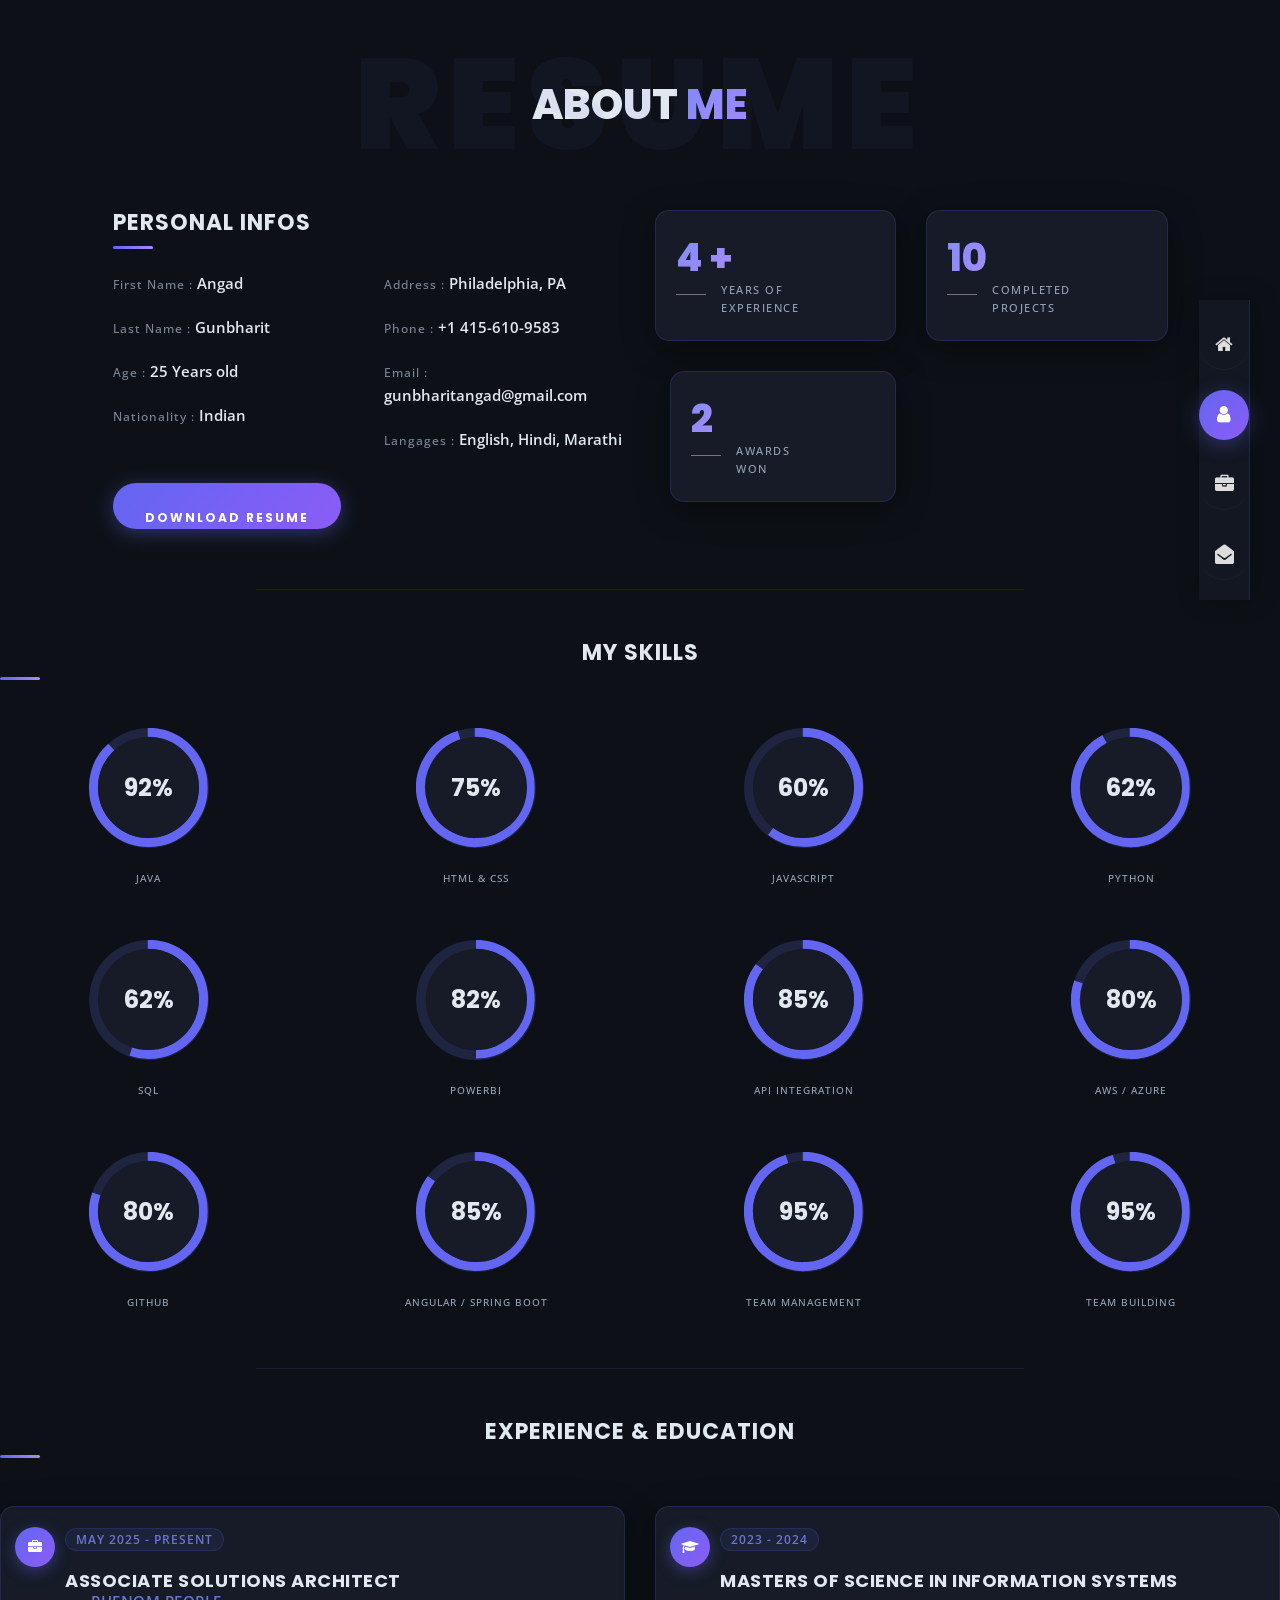
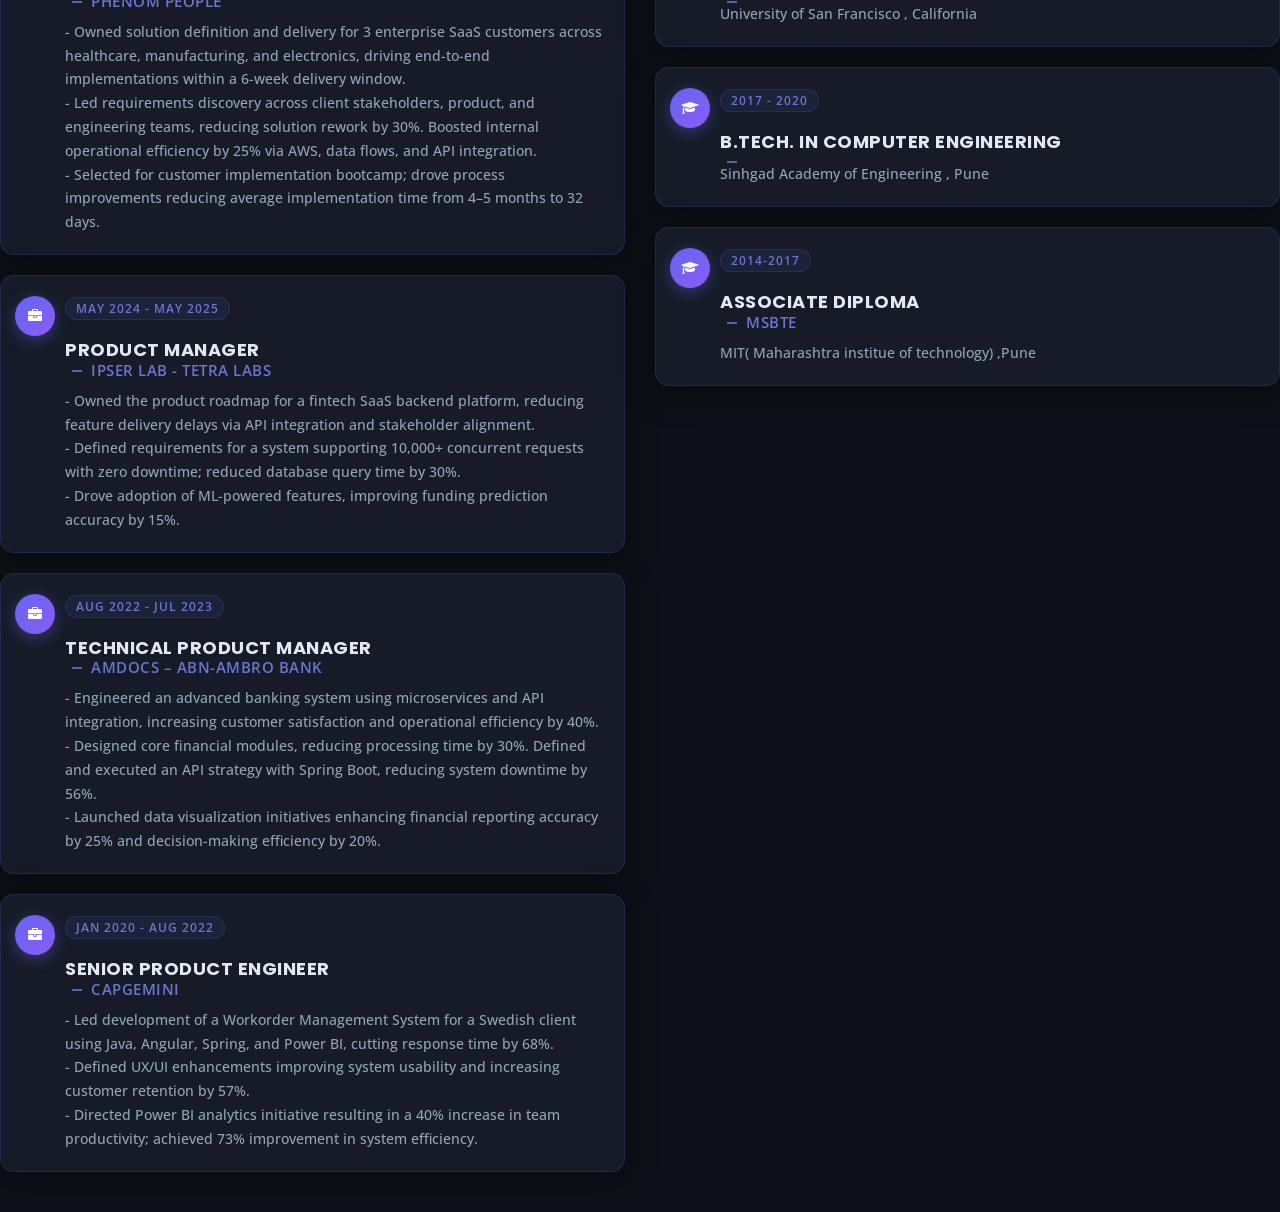
==== commit 66e64b26: "Add cache-busting version param to theme-override.css Forces browsers and GitHub Pages CDN to fetch " ====
--- a/html/about.html
+++ b/html/about.html
@@ -4,12 +4,12 @@
 
 <head>
     <meta charset="utf-8">
-    <title>Angad Gunbharit - Porfollio</title>
+    <title>Angad Gunbharit - About</title>
     <meta name="viewport" content="width=device-width, initial-scale=1">
     <meta name="title"
-        content="I'm Angad Gunbharit, a highly skilled professional in the field of Information Systems with a strong foundation in Computer Engineering. Currently based in San Francisco, I am pursuing a Master's in Information Systems at the University of San Francisco, expected to be completed by December 2024.">
+        content="About Angad Gunbharit - Solutions Architect based in Philadelphia, PA with 4+ years of experience.">
     <meta name="description"
-        content="Trained intensively at Capgemini, I gained expertise in Java, Angular, Spring, and other tools. As a Software Developer at Amdocs – ABN-AMBRO Bank, I spearheaded the implementation of a cutting-edge banking system using microservices, achieving a 40% enhancement in customer experience and operational efficiency. At Capgemini Ellivio & EON, as a Senior Analyst, I led the end-to-end implementation of a Workorder Management System, resulting in a 40% reduction in response time and notable productivity gains through automation. I also led a Power BI team, contributing to a 40% increase in team productivity.">
+        content="Solutions Architect with 4 years of experience in end-to-end API integrations and cloud SaaS deployments. Currently at Phenom People. MS in Information Systems from University of San Francisco.">
     <meta name="keywords"
         content="Angad Gunbharit, Solutions Architect, Product Manager, API Integration, Cloud SaaS, Java, Angular, AWS, Azure">
     <meta name="robots" content="index, follow">
@@ -35,7 +35,7 @@
 
     <!-- CSS Skin File -->
     <link href="../css/skins/indigo.css" rel="stylesheet">
-    <link href="../css/theme-override.css" rel="stylesheet">
+    <link href="../css/theme-override.css?v=3" rel="stylesheet">
 
     <!-- Modernizr JS File -->
     <script src="../js/modernizr.custom.js"></script>
--- a/css/theme-override.css
+++ b/css/theme-override.css
@@ -201,8 +201,8 @@
 
 .c100 > span {
   color: var(--text) !important;
-  font-weight: 700;
-  font-size: 1.1em;
+  font-weight: 700 !important;
+  font-size: 0.2em !important;
 }
 
 .c100:after {
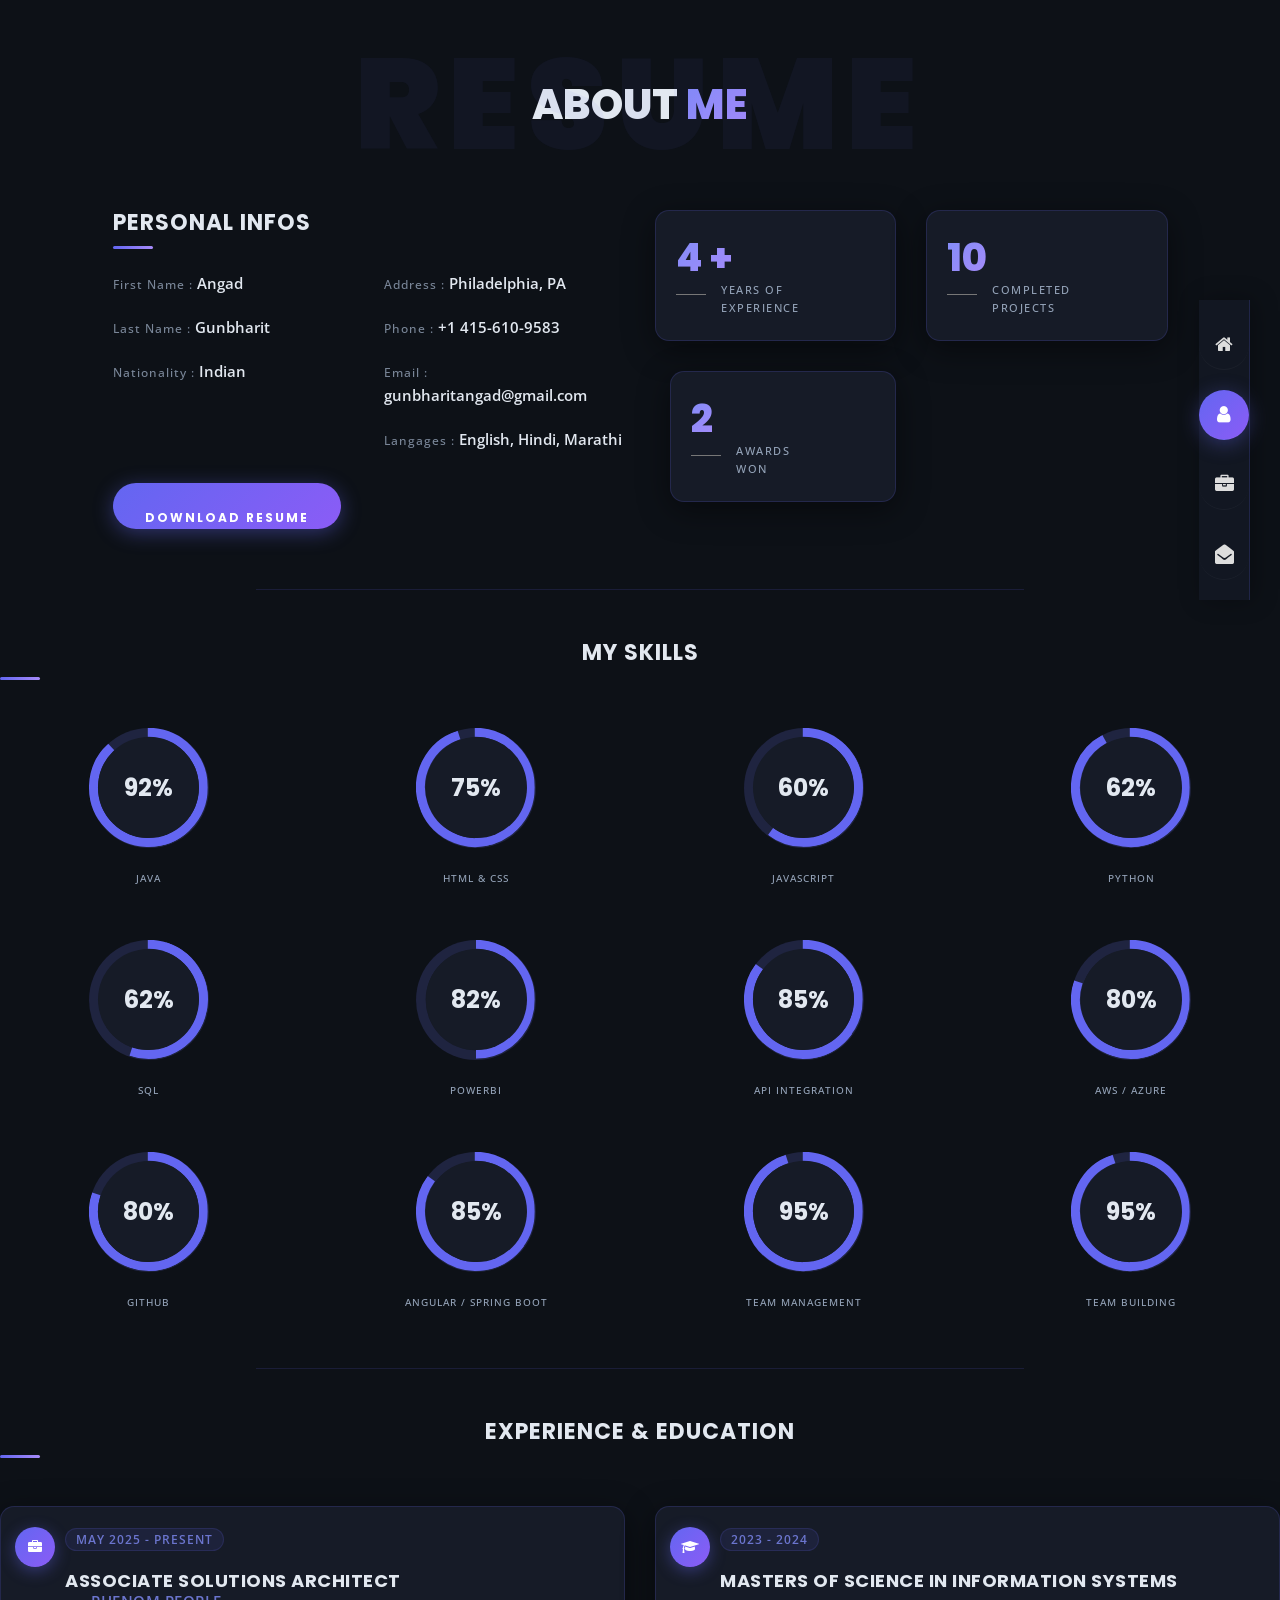
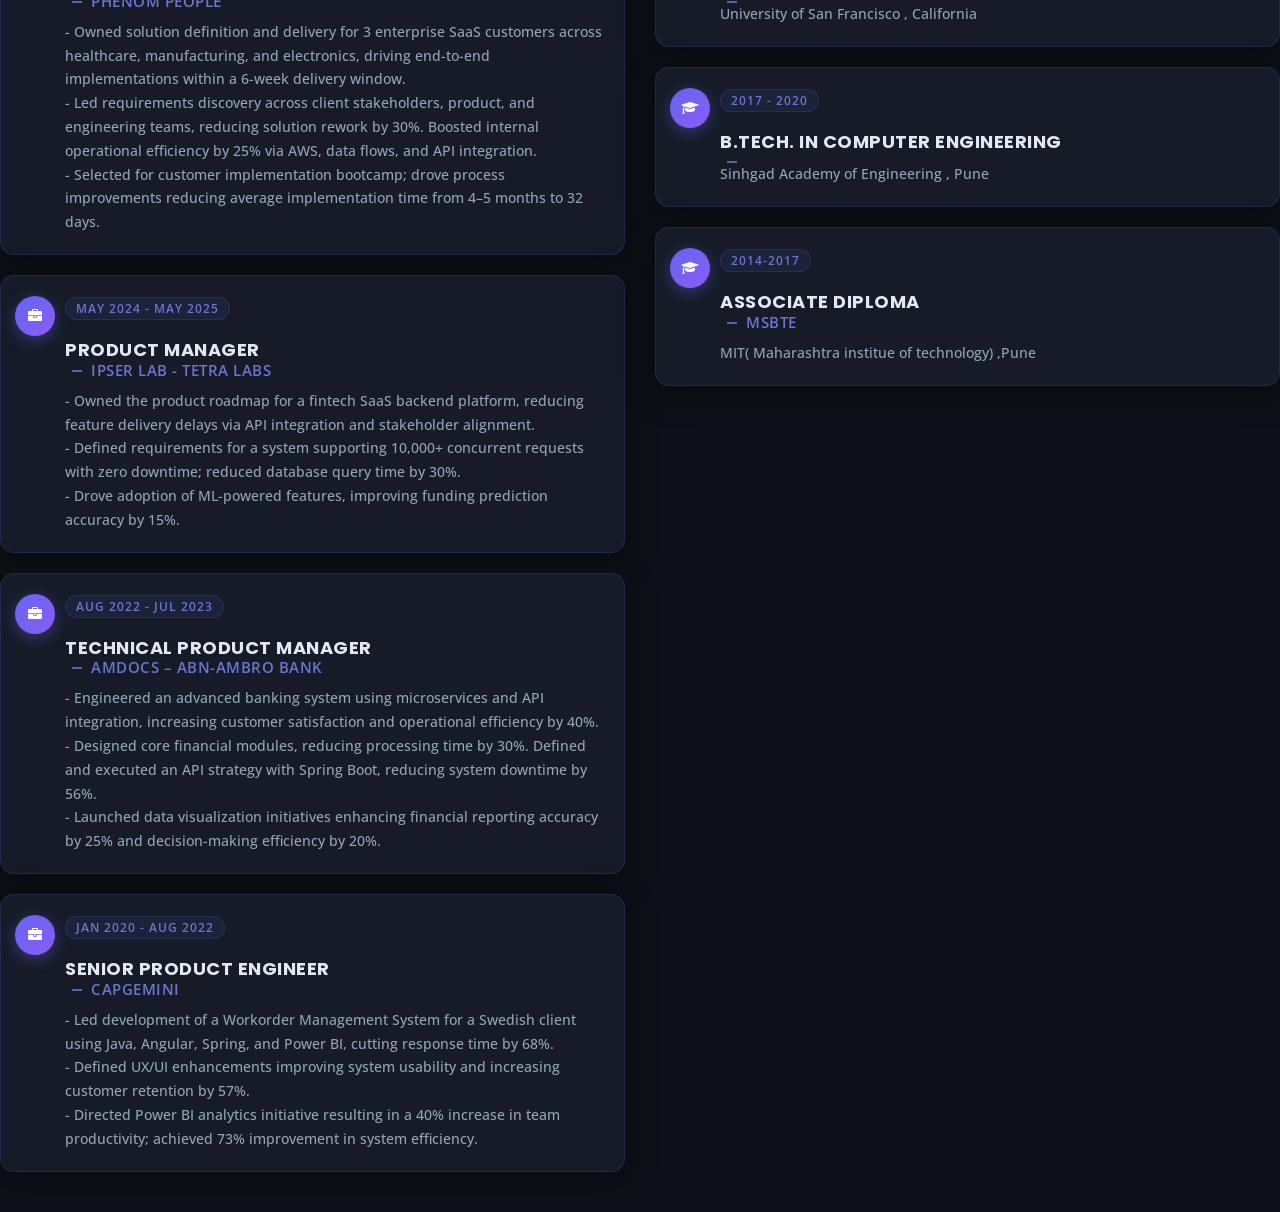
==== commit 116d305e: "Update resume link and remove age field - Remove age from personal info section - Add latest resume " ====
--- a/html/about.html
+++ b/html/about.html
@@ -118,9 +118,6 @@
                                 <li> <span class="title">last name :</span> <span
                                         class="value d-block d-sm-inline-block d-lg-block d-xl-inline-block">Gunbharit</span>
                                 </li>
-                                <li> <span class="title">Age :</span> <span
-                                        class="value d-block d-sm-inline-block d-lg-block d-xl-inline-block">25
-                                        Years old</span> </li>
                                 <li> <span class="title">Nationality :</span> <span
                                         class="value d-block d-sm-inline-block d-lg-block d-xl-inline-block">Indian</span>
                                 </li>
@@ -143,7 +140,7 @@
                             </ul>
                         </div>
                         <div class="col-12 mt-3">
-                            <a href="https://drive.google.com/file/d/1PchE3TTy1WZ0jARtejSKlHb-kqjgP57E/view?usp=sharing" target="_blank"
+                            <a href="../Angad_Gunbharit_Resume.pdf" target="_blank"
                                 class="btn btn-download">Download Resume</a>
                         </div>
                     </div>
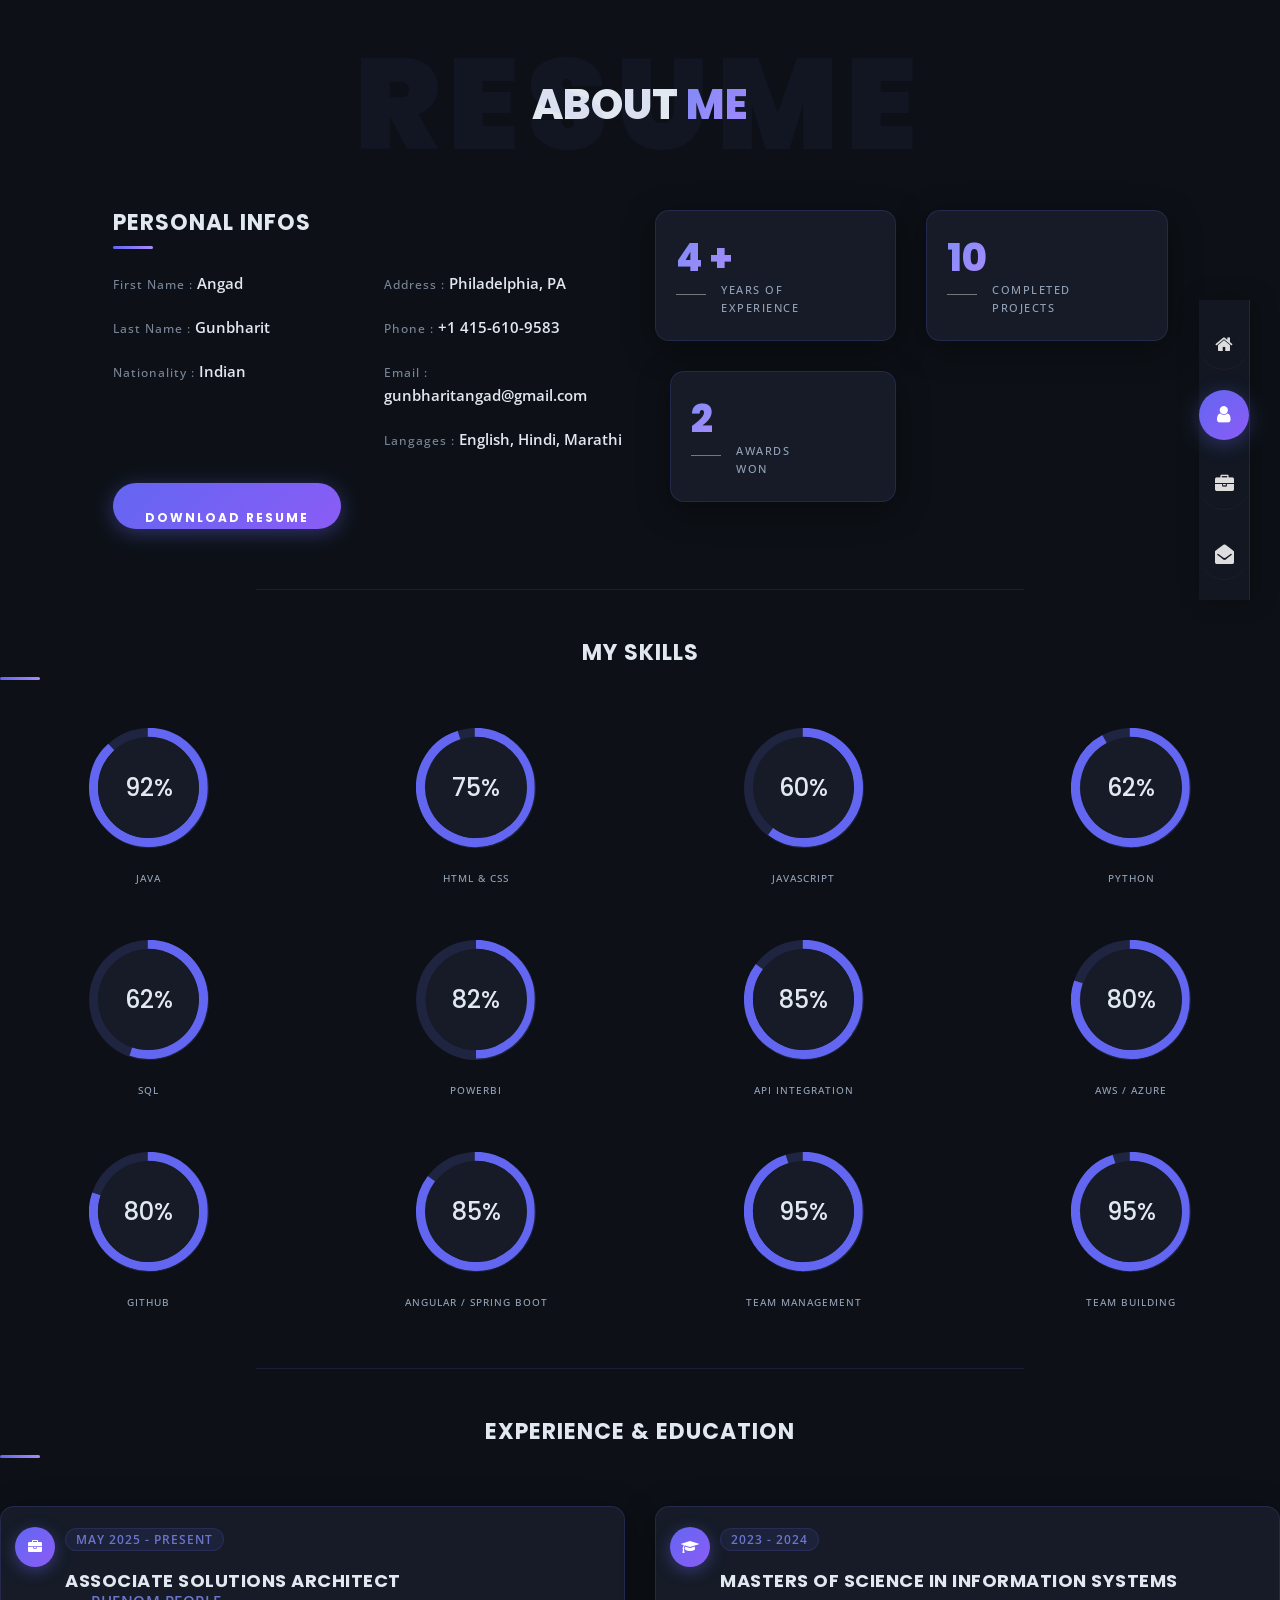
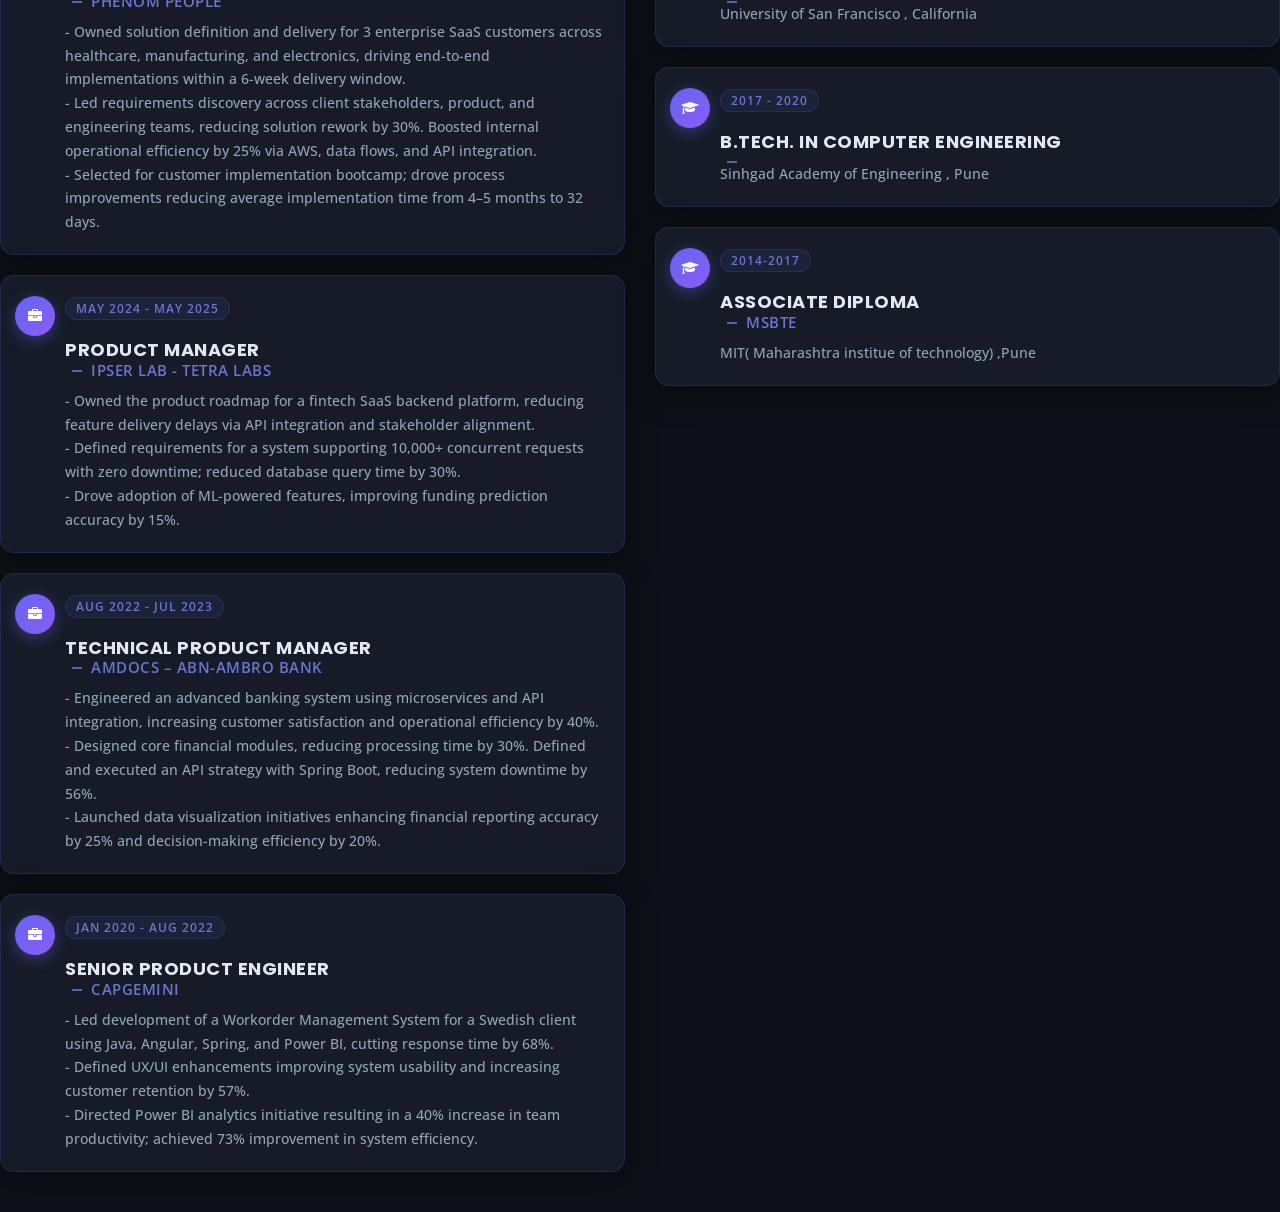
==== commit 60b5c398: "Fix skill circles with inline style block in about.html The CSS cascade override wasn't winning desp" ====
--- a/html/about.html
+++ b/html/about.html
@@ -39,6 +39,15 @@
 
     <!-- Modernizr JS File -->
     <script src="../js/modernizr.custom.js"></script>
+    <!-- Skill circle fix: force correct span size -->
+    <style>
+        .c100 > span {
+            font-size: 0.2em !important;
+            line-height: 5em !important;
+            width: 5em !important;
+            color: #e2e8f0 !important;
+        }
+    </style>
 </head>
 
 <body class="about">
--- a/css/theme-override.css
+++ b/css/theme-override.css
@@ -195,22 +195,12 @@
 
 /* ---- Skills circles ---- */
 .c100 {
-  background: var(--bg-card) !important;
+  background: #161b27 !important;
   box-shadow: inset 0 0 0 0.08em rgba(99,102,241,0.12);
 }
 
-.c100 > span {
-  color: var(--text) !important;
-  font-weight: 700 !important;
-  font-size: 0.2em !important;
-}
-
 .c100:after {
-  background: var(--bg-card) !important;
-}
-
-.c100:hover > span {
-  color: var(--accent-lt) !important;
+  background: #161b27 !important;
 }
 
 .c100 + h6 {
